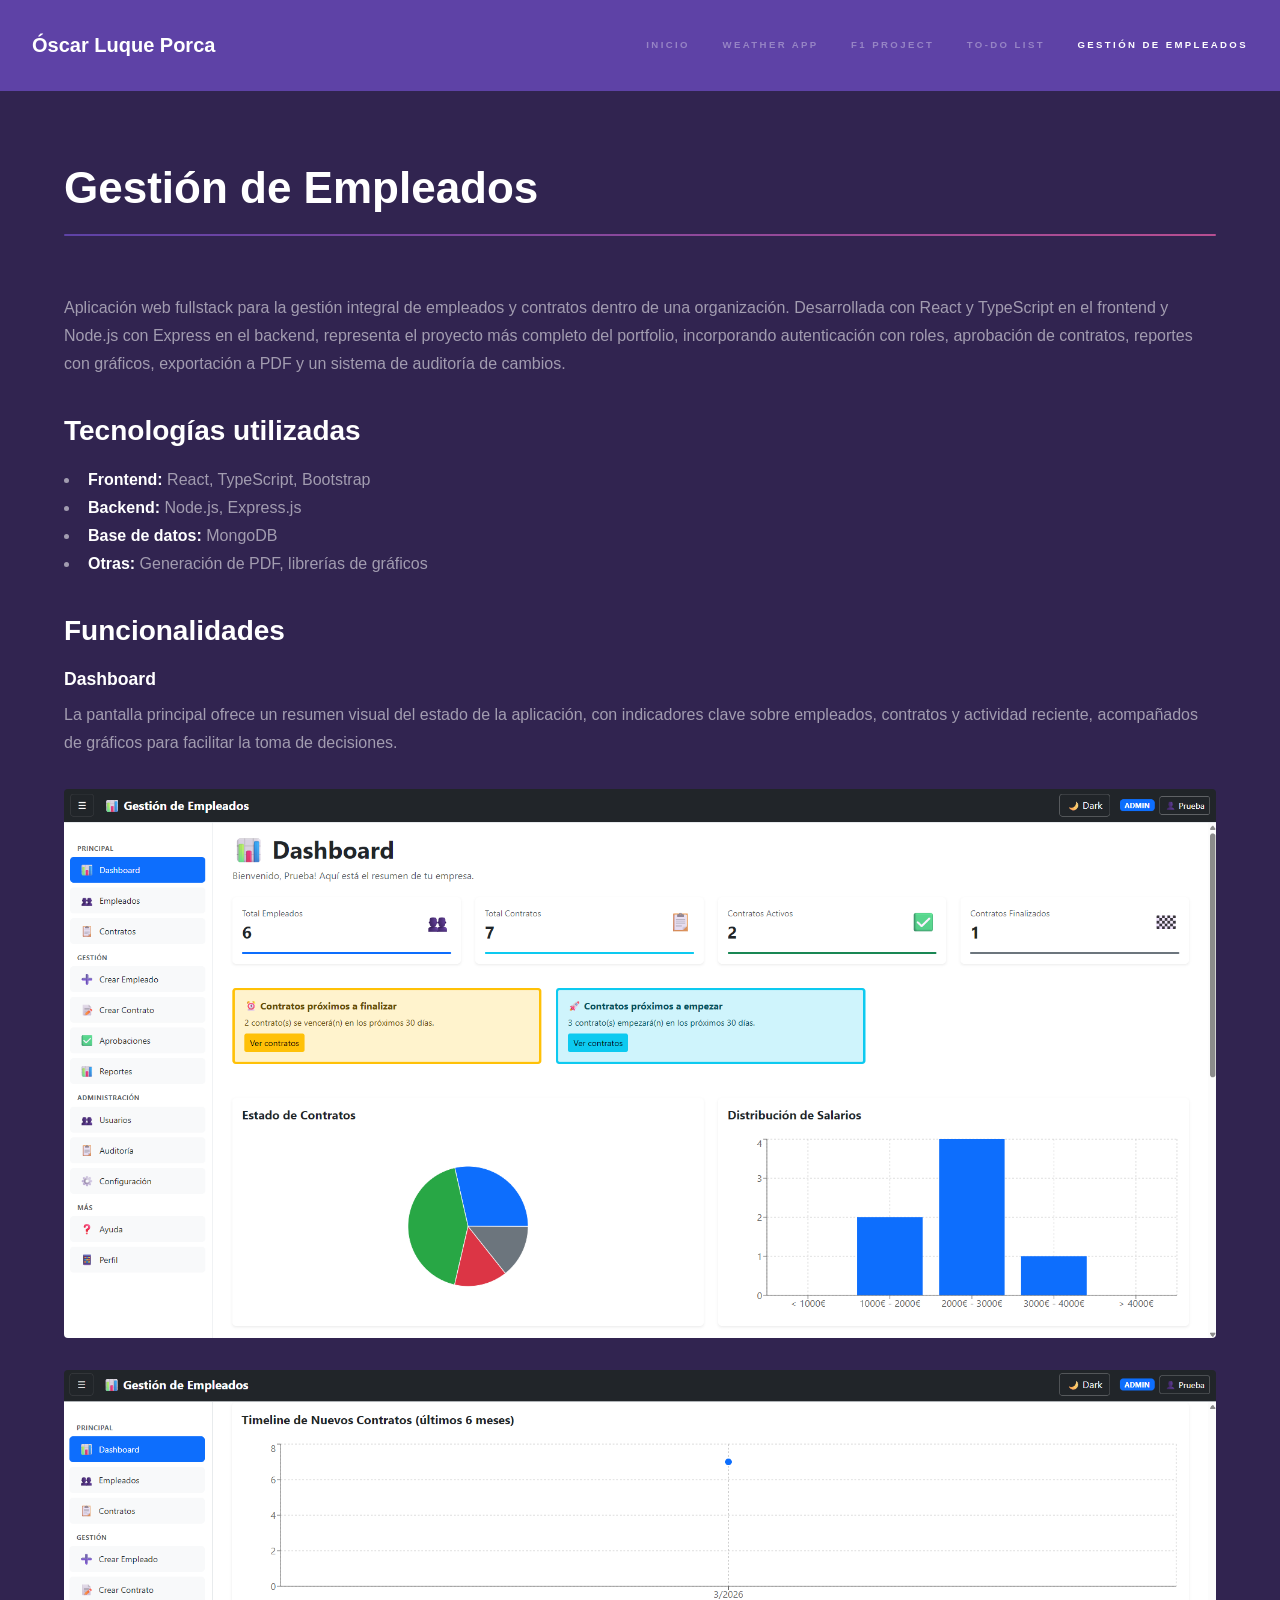
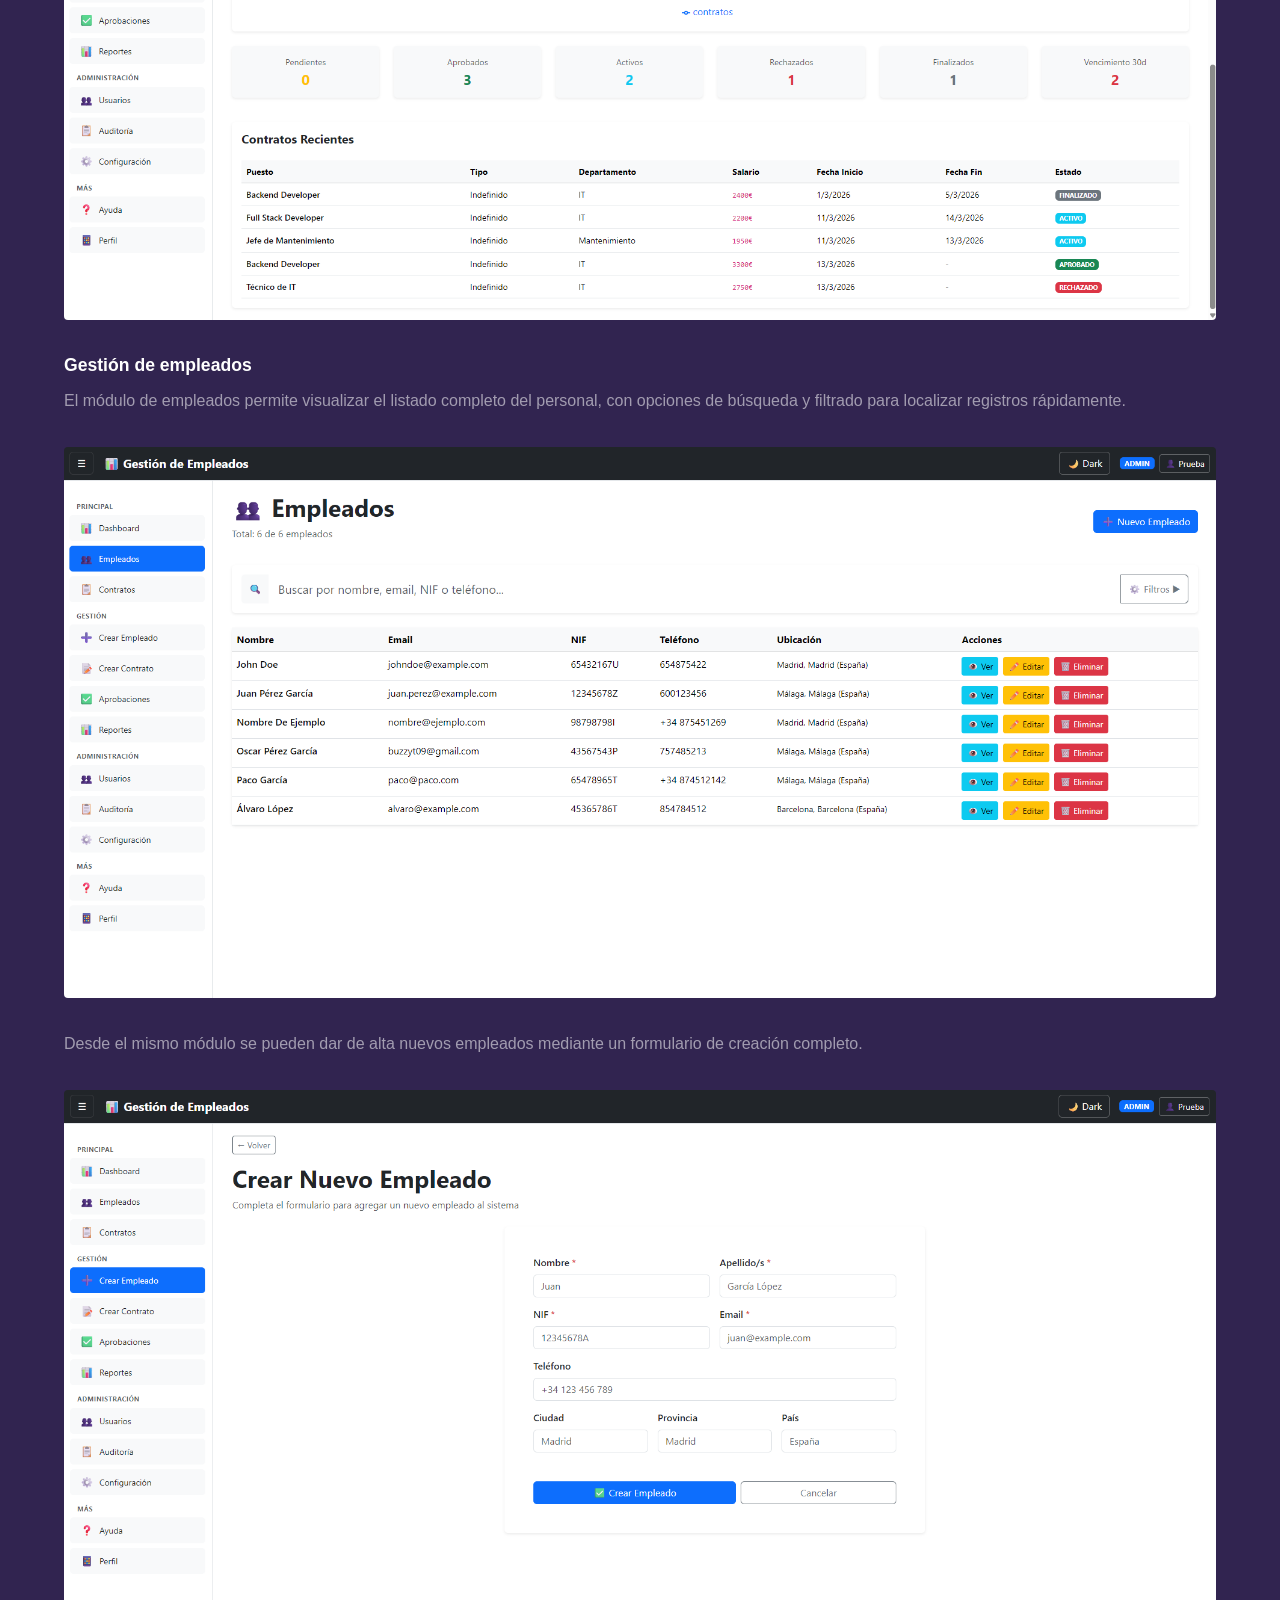
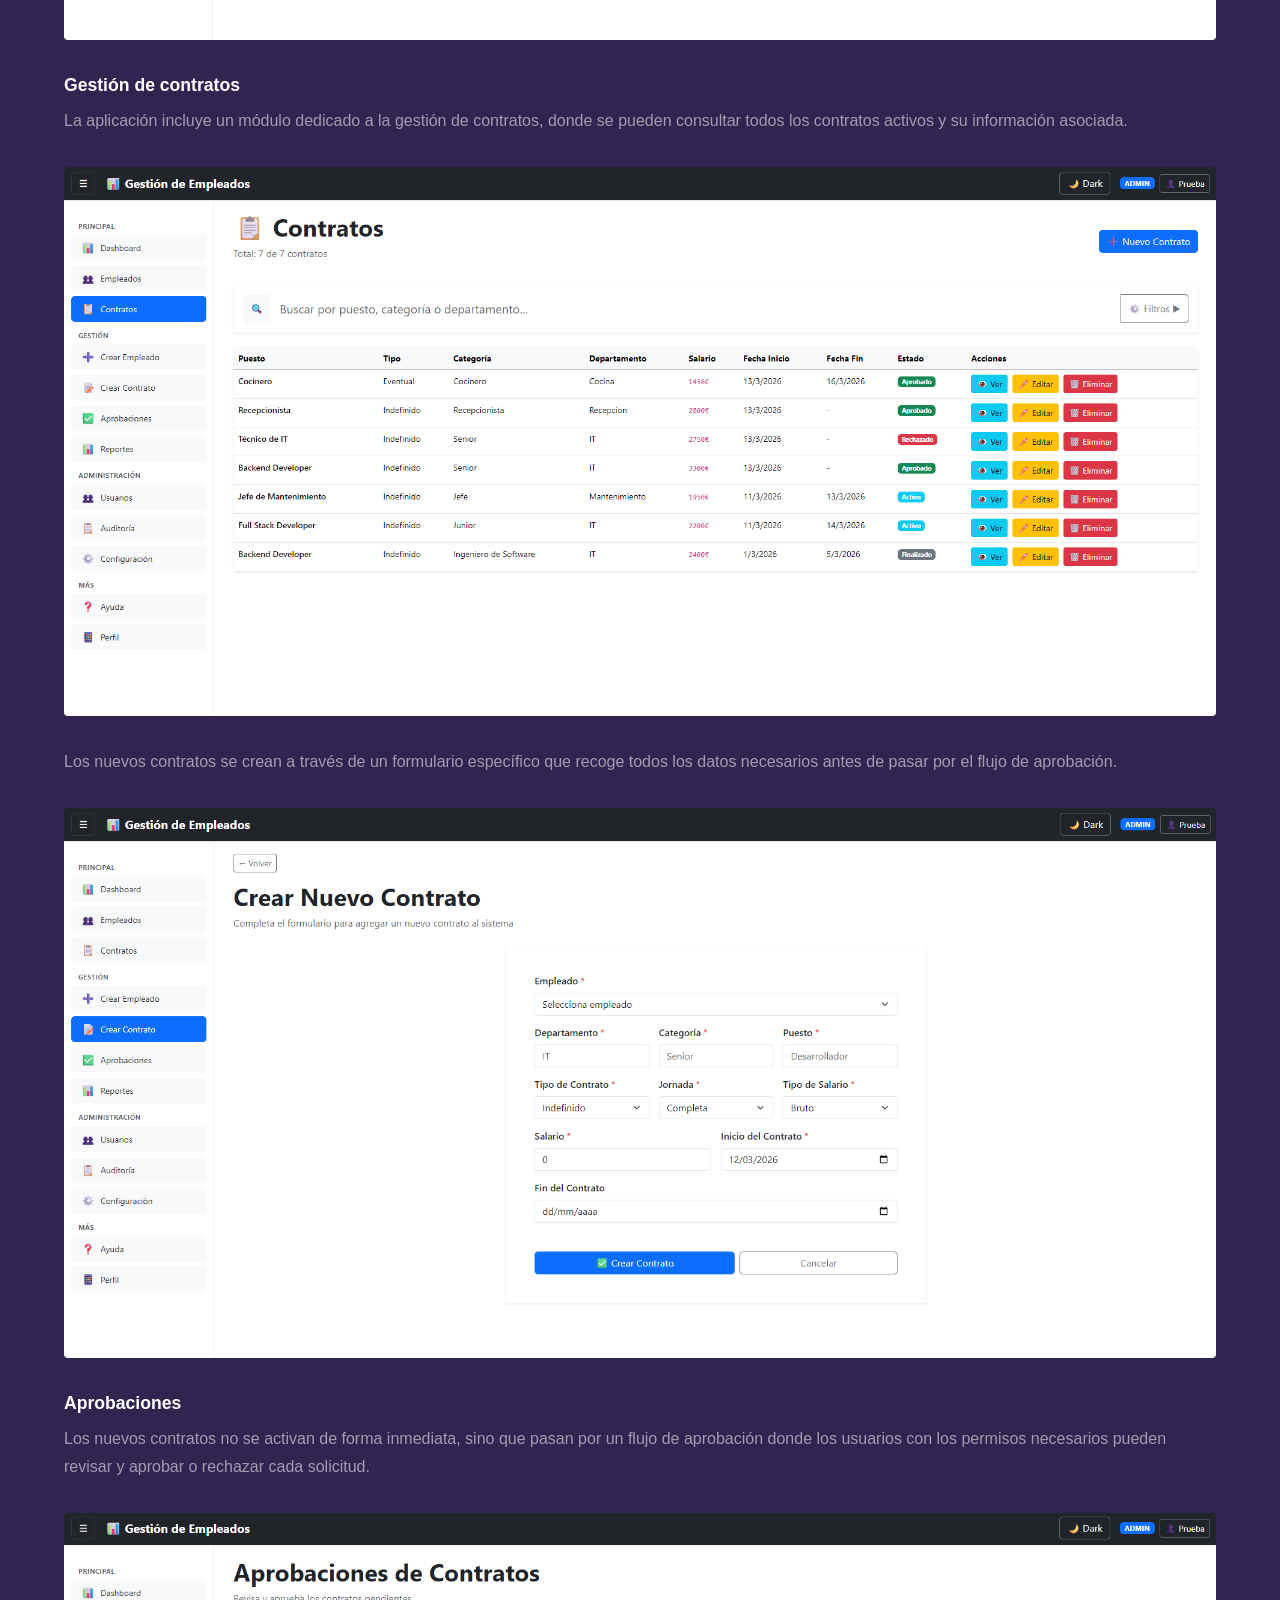
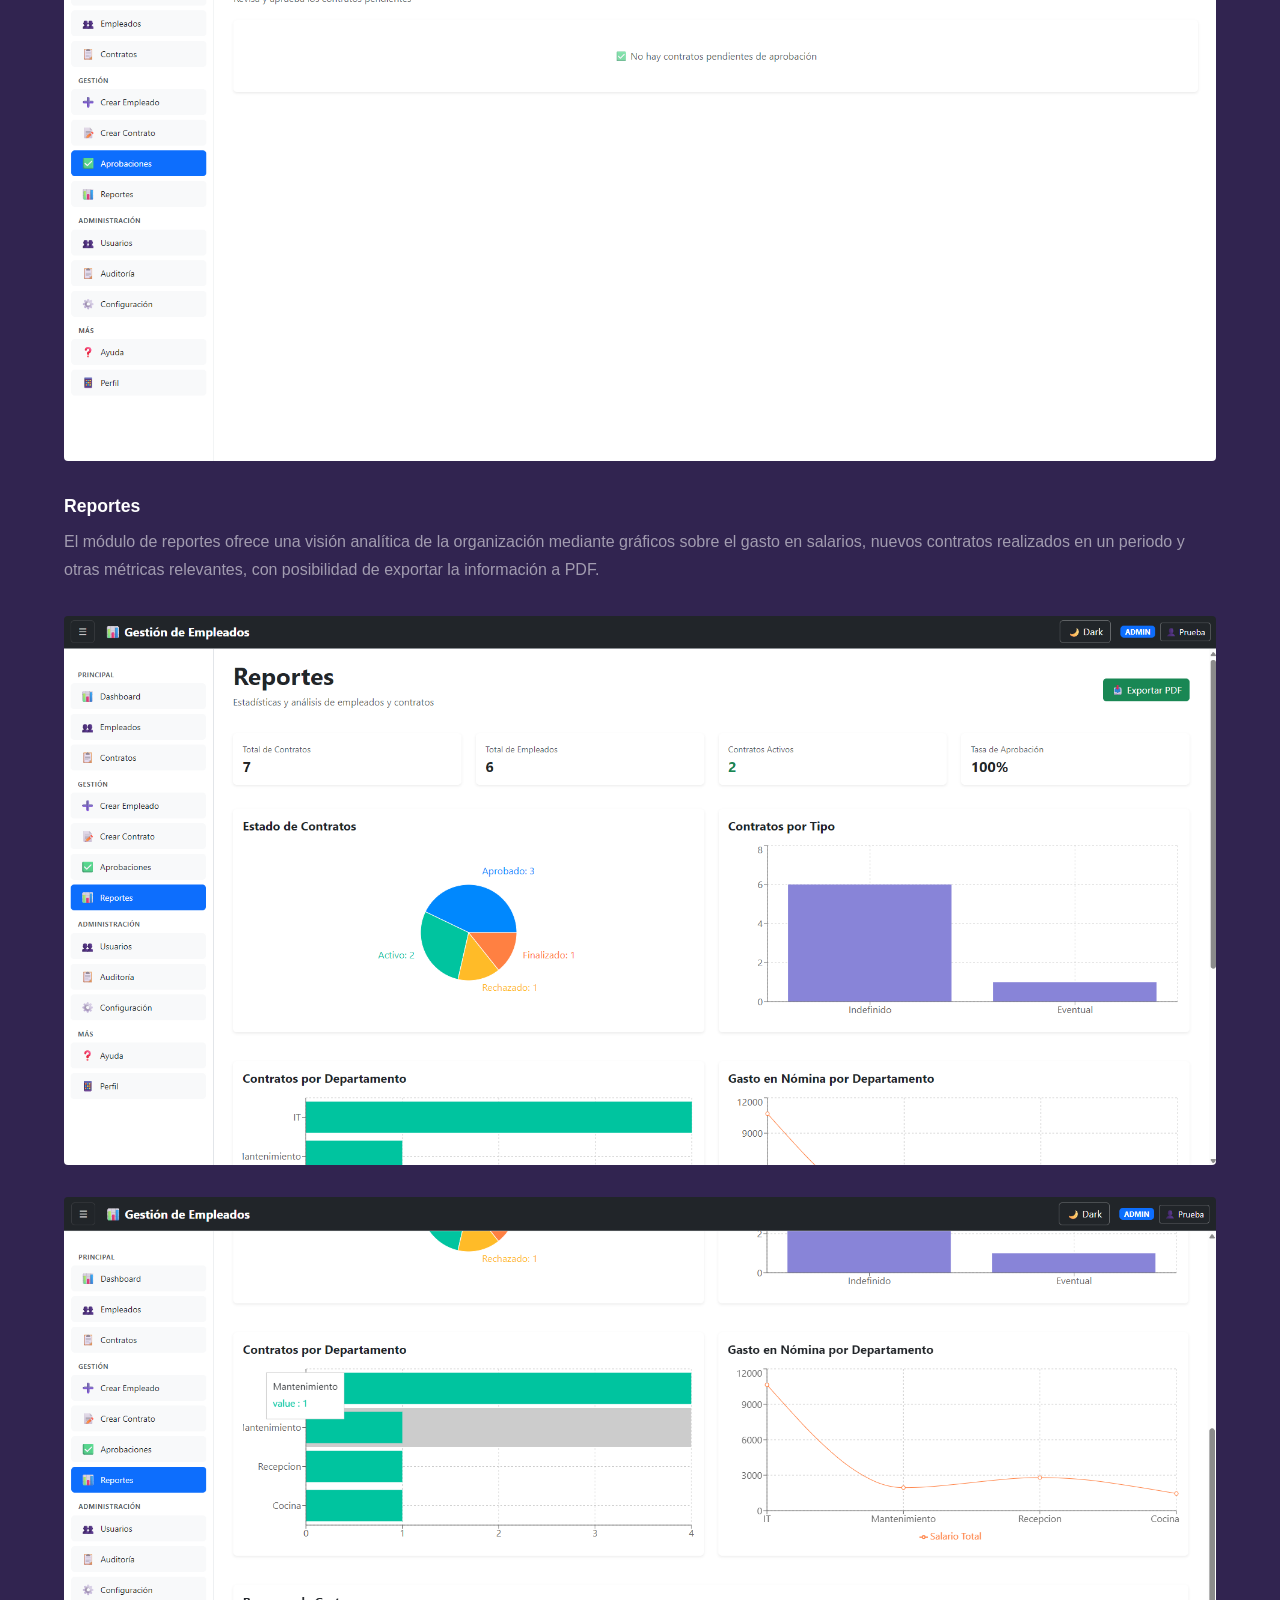
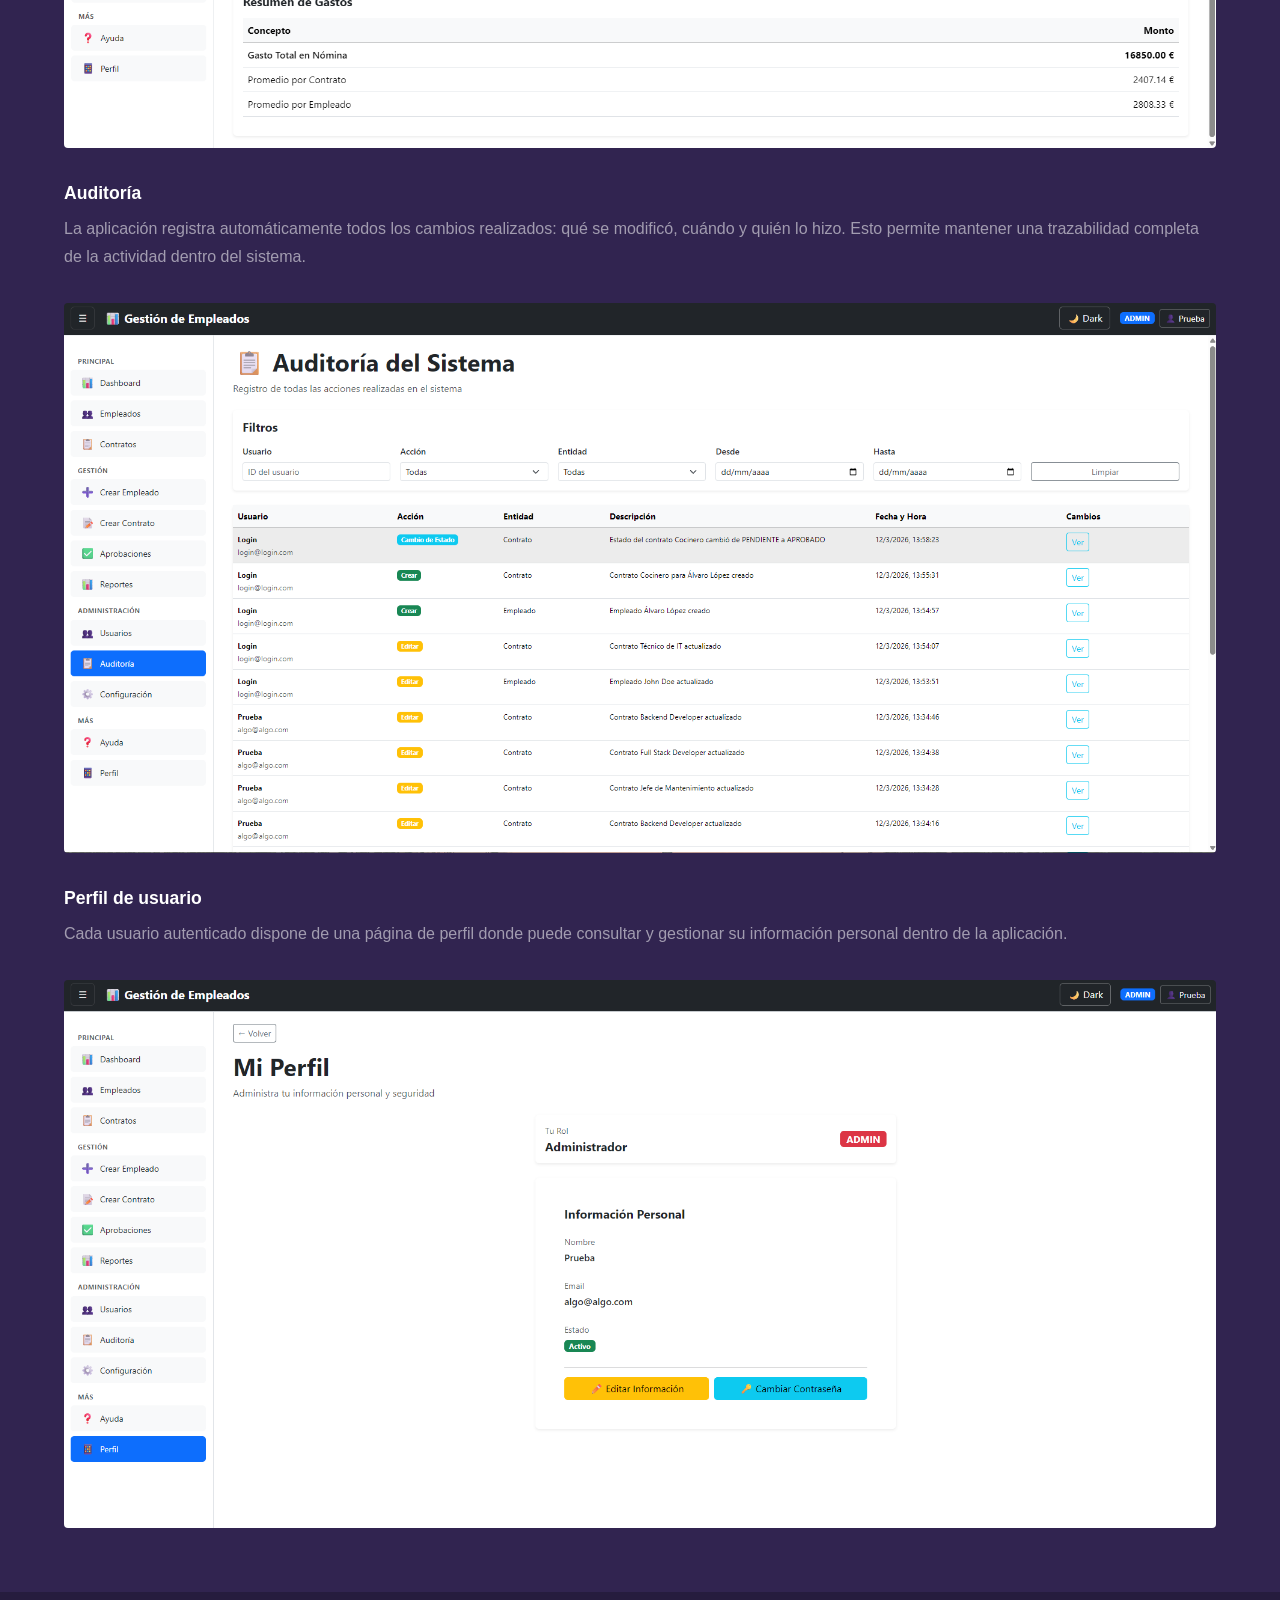
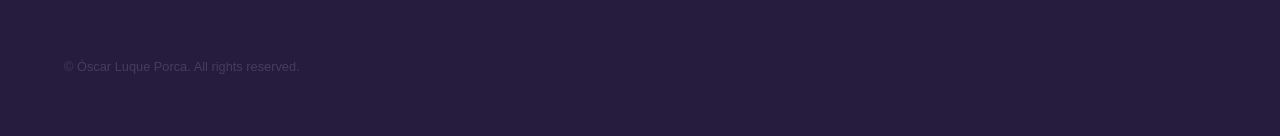
==== empleados.html @ c49c7248 "proyecto empleados añadido" ====
<!DOCTYPE HTML>
<html>
	<head>
		<title>Gestión de Empleados – Óscar Luque Porca</title>
		<meta charset="utf-8" />
		<meta name="viewport" content="width=device-width, initial-scale=1, user-scalable=no" />
		<meta name="description" content="Aplicación fullstack de gestión de empleados con React, TypeScript, Node.js, Express y MongoDB." />
		<link rel="stylesheet" href="assets/css/main.css" />
		<noscript><link rel="stylesheet" href="assets/css/noscript.css" /></noscript>
	</head>
	<body class="is-preload">

		<!-- Header -->
		<header id="header">
			<a href="index.html" class="title">Óscar Luque Porca</a>
			<nav>
				<ul>
					<li><a href="index.html">Inicio</a></li>
					<li><a href="weather.html">Weather App</a></li>
					<li><a href="f1_project.html">F1 Project</a></li>
					<li><a href="to-do-list.html">TO-DO List</a></li>
					<li><a href="empleados.html" class="active">Gestión de Empleados</a></li>
				</ul>
			</nav>
		</header>

		<!-- Wrapper -->
		<div id="wrapper">

			<!-- Main -->
			<section id="main" class="wrapper">
				<div class="inner">
					<h1 class="major">Gestión de Empleados</h1>

					<p>
						Aplicación web fullstack para la gestión integral de empleados y contratos dentro
						de una organización. Desarrollada con React y TypeScript en el frontend y Node.js
						con Express en el backend, representa el proyecto más completo del portfolio, incorporando
						autenticación con roles, aprobación de contratos, reportes con gráficos, exportación
						a PDF y un sistema de auditoría de cambios.
					</p>

					<h2>Tecnologías utilizadas</h2>
					<ul>
						<li><strong>Frontend:</strong> React, TypeScript, Bootstrap</li>
						<li><strong>Backend:</strong> Node.js, Express.js</li>
						<li><strong>Base de datos:</strong> MongoDB</li>
						<li><strong>Otras:</strong> Generación de PDF, librerías de gráficos</li>
					</ul>

					<h2>Funcionalidades</h2>

					<h3>Dashboard</h3>
					<p>
						La pantalla principal ofrece un resumen visual del estado de la aplicación, con
						indicadores clave sobre empleados, contratos y actividad reciente, acompañados
						de gráficos para facilitar la toma de decisiones.
					</p>
					<span class="image fit"><img src="images/Dashboard_1.png" alt="Dashboard principal con resumen e indicadores" /></span>
					<span class="image fit"><img src="images/Dashboard_2.png" alt="Dashboard con gráficos de actividad" /></span>

					<h3>Gestión de empleados</h3>
					<p>
						El módulo de empleados permite visualizar el listado completo del personal,
						con opciones de búsqueda y filtrado para localizar registros rápidamente.
					</p>
					<span class="image fit"><img src="images/Empleados.png" alt="Listado de empleados" /></span>

					<p>
						Desde el mismo módulo se pueden dar de alta nuevos empleados mediante un
						formulario de creación completo.
					</p>
					<span class="image fit"><img src="images/Nuevo_Empleado.png" alt="Formulario de creación de empleado" /></span>

					<h3>Gestión de contratos</h3>
					<p>
						La aplicación incluye un módulo dedicado a la gestión de contratos, donde se
						pueden consultar todos los contratos activos y su información asociada.
					</p>
					<span class="image fit"><img src="images/Contratos.png" alt="Listado de contratos" /></span>

					<p>
						Los nuevos contratos se crean a través de un formulario específico que recoge
						todos los datos necesarios antes de pasar por el flujo de aprobación.
					</p>
					<span class="image fit"><img src="images/Nuevo_Contrato.png" alt="Formulario de creación de contrato" /></span>

					<h3>Aprobaciones</h3>
					<p>
						Los nuevos contratos no se activan de forma inmediata, sino que pasan por un
						flujo de aprobación donde los usuarios con los permisos necesarios pueden
						revisar y aprobar o rechazar cada solicitud.
					</p>
					<span class="image fit"><img src="images/Aprobaciones.png" alt="Pantalla de aprobación de contratos" /></span>

					<h3>Reportes</h3>
					<p>
						El módulo de reportes ofrece una visión analítica de la organización mediante
						gráficos sobre el gasto en salarios, nuevos contratos realizados en un periodo
						y otras métricas relevantes, con posibilidad de exportar la información a PDF.
					</p>
					<span class="image fit"><img src="images/Reportes.png" alt="Reportes con gráficos de salarios y contratos" /></span>
					<span class="image fit"><img src="images/Reportes_2.png" alt="Reportes con métricas adicionales" /></span>

					<h3>Auditoría</h3>
					<p>
						La aplicación registra automáticamente todos los cambios realizados: qué se
						modificó, cuándo y quién lo hizo. Esto permite mantener una trazabilidad
						completa de la actividad dentro del sistema.
					</p>
					<span class="image fit"><img src="images/Auditoria.png" alt="Registro de auditoría de cambios" /></span>

					<h3>Perfil de usuario</h3>
					<p>
						Cada usuario autenticado dispone de una página de perfil donde puede consultar
						y gestionar su información personal dentro de la aplicación.
					</p>
					<span class="image fit"><img src="images/Perfil.png" alt="Página de perfil del usuario" /></span>

				</div>
			</section>

		</div>

		<!-- Footer -->
		<footer id="footer" class="wrapper alt">
			<div class="inner">
				<ul class="menu">
					<li>&copy; Óscar Luque Porca. All rights reserved.</li>
				</ul>
			</div>
		</footer>

		<!-- Scripts -->
		<script src="assets/js/jquery.min.js"></script>
		<script src="assets/js/jquery.scrollex.min.js"></script>
		<script src="assets/js/jquery.scrolly.min.js"></script>
		<script src="assets/js/browser.min.js"></script>
		<script src="assets/js/breakpoints.min.js"></script>
		<script src="assets/js/util.js"></script>
		<script src="assets/js/main.js"></script>

	</body>
</html>
---- assets/css/main.css ----
@import url(fontawesome-all.min.css);

/*
	Hyperspace by HTML5 UP
	html5up.net | @ajlkn
	Free for personal and commercial use under the CCA 3.0 license (html5up.net/license)
*/

html, body, div, span, applet, object,
iframe, h1, h2, h3, h4, h5, h6, p, blockquote,
pre, a, abbr, acronym, address, big, cite,
code, del, dfn, em, img, ins, kbd, q, s, samp,
small, strike, strong, sub, sup, tt, var, b,
u, i, center, dl, dt, dd, ol, ul, li, fieldset,
form, label, legend, table, caption, tbody,
tfoot, thead, tr, th, td, article, aside,
canvas, details, embed, figure, figcaption,
footer, header, hgroup, menu, nav, output, ruby,
section, summary, time, mark, audio, video {
	margin: 0;
	padding: 0;
	border: 0;
	font-size: 100%;
	font: inherit;
	vertical-align: baseline;}

article, aside, details, figcaption, figure,
footer, header, hgroup, menu, nav, section {
	display: block;}

body {
	line-height: 1;
}

ol, ul {
	list-style: none;
}

blockquote, q {
	quotes: none;
}

	blockquote:before, blockquote:after, q:before, q:after {
		content: '';
		content: none;
	}

table {
	border-collapse: collapse;
	border-spacing: 0;
}

body {
	-webkit-text-size-adjust: none;
}

mark {
	background-color: transparent;
	color: inherit;
}

input::-moz-focus-inner {
	border: 0;
	padding: 0;
}

input, select, textarea {
	-moz-appearance: none;
	-webkit-appearance: none;
	-ms-appearance: none;
	appearance: none;
}

/* Basic */

	@-ms-viewport {
		width: device-width;
	}

	body {
		-ms-overflow-style: scrollbar;
	}

	@media screen and (max-width: 480px) {

		html, body {
			min-width: 320px;
		}

	}

	html {
		box-sizing: border-box;
	}

	*, *:before, *:after {
		box-sizing: inherit;
	}

	body {
		background: #312450;
	}

		body.is-preload *, body.is-preload *:before, body.is-preload *:after {
			-moz-animation: none !important;
			-webkit-animation: none !important;
			-ms-animation: none !important;
			animation: none !important;
			-moz-transition: none !important;
			-webkit-transition: none !important;
			-ms-transition: none !important;
			transition: none !important;
		}

/* Type */

	body, input, select, textarea {
		color: rgba(255, 255, 255, 0.55);
		font-family: Arial, Helvetica, sans-serif;
		font-size: 16.5pt;
		font-weight: normal;
		line-height: 1.75;
	}

		@media screen and (max-width: 1680px) {

			body, input, select, textarea {
				font-size: 13pt;
			}

		}

		@media screen and (max-width: 1280px) {

			body, input, select, textarea {
				font-size: 12pt;
			}

		}

		@media screen and (max-width: 360px) {

			body, input, select, textarea {
				font-size: 11pt;
			}

		}

	a {
		-moz-transition: color 0.2s ease, border-bottom-color 0.2s ease;
		-webkit-transition: color 0.2s ease, border-bottom-color 0.2s ease;
		-ms-transition: color 0.2s ease, border-bottom-color 0.2s ease;
		transition: color 0.2s ease, border-bottom-color 0.2s ease;
		border-bottom: dotted 1px rgba(255, 255, 255, 0.35);
		color: inherit;
		text-decoration: none;
	}

		a:hover {
			border-bottom-color: transparent;
			color: #ffffff;
		}

	strong, b {
		color: #ffffff;
		font-weight: bold;
	}

	em, i {
		font-style: italic;
	}

	p {
		margin: 0 0 2em 0;
	}

	h1, h2, h3, h4, h5, h6 {
		color: #ffffff;
		font-weight: bold;
		line-height: 1.5;
		margin: 0 0 0.5em 0;
	}

		h1 a, h2 a, h3 a, h4 a, h5 a, h6 a {
			color: inherit;
			text-decoration: none;
		}

	h1 {
		font-size: 2.75em;
	}

		h1.major {
			margin: 0 0 1.3em 0;
			position: relative;
			padding-bottom: 0.35em;
		}

			h1.major:after {
				background-image: -moz-linear-gradient(to right, #5e42a6, #b74e91);
				background-image: -webkit-linear-gradient(to right, #5e42a6, #b74e91);
				background-image: -ms-linear-gradient(to right, #5e42a6, #b74e91);
				background-image: linear-gradient(to right, #5e42a6, #b74e91);
				-moz-transition: max-width 0.2s ease;
				-webkit-transition: max-width 0.2s ease;
				-ms-transition: max-width 0.2s ease;
				transition: max-width 0.2s ease;
				border-radius: 0.2em;
				bottom: 0;
				content: '';
				height: 0.05em;
				position: absolute;
				right: 0;
				width: 100%;
			}

	h2 {
		font-size: 1.75em;
	}

	h3 {
		font-size: 1.1em;
	}

	h4 {
		font-size: 1em;
	}

	h5 {
		font-size: 0.8em;
	}

	h6 {
		font-size: 0.6em;
	}

	@media screen and (max-width: 736px) {

		h1 {
			font-size: 2em;
		}

		h2 {
			font-size: 1.25em;
		}

		h3 {
			font-size: 1em;
		}

		h4 {
			font-size: 0.8em;
		}

		h5 {
			font-size: 0.6em;
		}

		h6 {
			font-size: 0.6em;
		}

	}

	sub {
		font-size: 0.8em;
		position: relative;
		top: 0.5em;
	}

	sup {
		font-size: 0.8em;
		position: relative;
		top: -0.5em;
	}

	blockquote {
		border-left: solid 4px rgba(255, 255, 255, 0.15);
		font-style: italic;
		margin: 0 0 2em 0;
		padding: 0.5em 0 0.5em 2em;
	}

	code {
		background: rgba(255, 255, 255, 0.05);
		border-radius: 0.25em;
		border: solid 1px rgba(255, 255, 255, 0.15);
		font-family: "Courier New", monospace;
		font-size: 0.9em;
		margin: 0 0.25em;
		padding: 0.25em 0.65em;
	}

	pre {
		-webkit-overflow-scrolling: touch;
		font-family: "Courier New", monospace;
		font-size: 0.9em;
		margin: 0 0 2em 0;
	}

		pre code {
			display: block;
			line-height: 1.75em;
			padding: 1em 1.5em;
			overflow-x: auto;
		}

	hr {
		border: 0;
		border-bottom: solid 1px rgba(255, 255, 255, 0.15);
		margin: 2em 0;
	}

		hr.major {
			margin: 3em 0;
		}

	.align-left {
		text-align: left;
	}

	.align-center {
		text-align: center;
	}

	.align-right {
		text-align: right;
	}

/* Row */

	.row {
		display: flex;
		flex-wrap: wrap;
		box-sizing: border-box;
		align-items: stretch;
	}

		.row > * {
			box-sizing: border-box;
		}

		.row.gtr-uniform > * > :last-child {
			margin-bottom: 0;
		}

		.row.aln-left {
			justify-content: flex-start;
		}

		.row.aln-center {
			justify-content: center;
		}

		.row.aln-right {
			justify-content: flex-end;
		}

		.row.aln-top {
			align-items: flex-start;
		}

		.row.aln-middle {
			align-items: center;
		}

		.row.aln-bottom {
			align-items: flex-end;
		}

		.row > .imp {
			order: -1;
		}

		.row > .col-1 {
			width: 8.33333%;
		}

		.row > .off-1 {
			margin-left: 8.33333%;
		}

		.row > .col-2 {
			width: 16.66667%;
		}

		.row > .off-2 {
			margin-left: 16.66667%;
		}

		.row > .col-3 {
			width: 25%;
		}

		.row > .off-3 {
			margin-left: 25%;
		}

		.row > .col-4 {
			width: 33.33333%;
		}

		.row > .off-4 {
			margin-left: 33.33333%;
		}

		.row > .col-5 {
			width: 41.66667%;
		}

		.row > .off-5 {
			margin-left: 41.66667%;
		}

		.row > .col-6 {
			width: 50%;
		}

		.row > .off-6 {
			margin-left: 50%;
		}

		.row > .col-7 {
			width: 58.33333%;
		}

		.row > .off-7 {
			margin-left: 58.33333%;
		}

		.row > .col-8 {
			width: 66.66667%;
		}

		.row > .off-8 {
			margin-left: 66.66667%;
		}

		.row > .col-9 {
			width: 75%;
		}

		.row > .off-9 {
			margin-left: 75%;
		}

		.row > .col-10 {
			width: 83.33333%;
		}

		.row > .off-10 {
			margin-left: 83.33333%;
		}

		.row > .col-11 {
			width: 91.66667%;
		}

		.row > .off-11 {
			margin-left: 91.66667%;
		}

		.row > .col-12 {
			width: 100%;
		}

		.row > .off-12 {
			margin-left: 100%;
		}

		.row.gtr-0 {
			margin-top: 0;
			margin-left: 0em;
		}

			.row.gtr-0 > * {
				padding: 0 0 0 0em;
			}

			.row.gtr-0.gtr-uniform {
				margin-top: 0em;
			}

				.row.gtr-0.gtr-uniform > * {
					padding-top: 0em;
				}

		.row.gtr-25 {
			margin-top: 0;
			margin-left: -0.375em;
		}

			.row.gtr-25 > * {
				padding: 0 0 0 0.375em;
			}

			.row.gtr-25.gtr-uniform {
				margin-top: -0.375em;
			}

				.row.gtr-25.gtr-uniform > * {
					padding-top: 0.375em;
				}

		.row.gtr-50 {
			margin-top: 0;
			margin-left: -0.75em;
		}

			.row.gtr-50 > * {
				padding: 0 0 0 0.75em;
			}

			.row.gtr-50.gtr-uniform {
				margin-top: -0.75em;
			}

				.row.gtr-50.gtr-uniform > * {
					padding-top: 0.75em;
				}

		.row {
			margin-top: 0;
			margin-left: -1.5em;
		}

			.row > * {
				padding: 0 0 0 1.5em;
			}

			.row.gtr-uniform {
				margin-top: -1.5em;
			}

				.row.gtr-uniform > * {
					padding-top: 1.5em;
				}

		.row.gtr-150 {
			margin-top: 0;
			margin-left: -2.25em;
		}

			.row.gtr-150 > * {
				padding: 0 0 0 2.25em;
			}

			.row.gtr-150.gtr-uniform {
				margin-top: -2.25em;
			}

				.row.gtr-150.gtr-uniform > * {
					padding-top: 2.25em;
				}

		.row.gtr-200 {
			margin-top: 0;
			margin-left: -3em;
		}

			.row.gtr-200 > * {
				padding: 0 0 0 3em;
			}

			.row.gtr-200.gtr-uniform {
				margin-top: -3em;
			}

				.row.gtr-200.gtr-uniform > * {
					padding-top: 3em;
				}

		@media screen and (max-width: 1680px) {

			.row {
				display: flex;
				flex-wrap: wrap;
				box-sizing: border-box;
				align-items: stretch;
			}

				.row > * {
					box-sizing: border-box;
				}

				.row.gtr-uniform > * > :last-child {
					margin-bottom: 0;
				}

				.row.aln-left {
					justify-content: flex-start;
				}

				.row.aln-center {
					justify-content: center;
				}

				.row.aln-right {
					justify-content: flex-end;
				}

				.row.aln-top {
					align-items: flex-start;
				}

				.row.aln-middle {
					align-items: center;
				}

				.row.aln-bottom {
					align-items: flex-end;
				}

				.row > .imp-xlarge {
					order: -1;
				}

				.row > .col-1-xlarge {
					width: 8.33333%;
				}

				.row > .off-1-xlarge {
					margin-left: 8.33333%;
				}

				.row > .col-2-xlarge {
					width: 16.66667%;
				}

				.row > .off-2-xlarge {
					margin-left: 16.66667%;
				}

				.row > .col-3-xlarge {
					width: 25%;
				}

				.row > .off-3-xlarge {
					margin-left: 25%;
				}

				.row > .col-4-xlarge {
					width: 33.33333%;
				}

				.row > .off-4-xlarge {
					margin-left: 33.33333%;
				}

				.row > .col-5-xlarge {
					width: 41.66667%;
				}

				.row > .off-5-xlarge {
					margin-left: 41.66667%;
				}

				.row > .col-6-xlarge {
					width: 50%;
				}

				.row > .off-6-xlarge {
					margin-left: 50%;
				}

				.row > .col-7-xlarge {
					width: 58.33333%;
				}

				.row > .off-7-xlarge {
					margin-left: 58.33333%;
				}

				.row > .col-8-xlarge {
					width: 66.66667%;
				}

				.row > .off-8-xlarge {
					margin-left: 66.66667%;
				}

				.row > .col-9-xlarge {
					width: 75%;
				}

				.row > .off-9-xlarge {
					margin-left: 75%;
				}

				.row > .col-10-xlarge {
					width: 83.33333%;
				}

				.row > .off-10-xlarge {
					margin-left: 83.33333%;
				}

				.row > .col-11-xlarge {
					width: 91.66667%;
				}

				.row > .off-11-xlarge {
					margin-left: 91.66667%;
				}

				.row > .col-12-xlarge {
					width: 100%;
				}

				.row > .off-12-xlarge {
					margin-left: 100%;
				}

				.row.gtr-0 {
					margin-top: 0;
					margin-left: 0em;
				}

					.row.gtr-0 > * {
						padding: 0 0 0 0em;
					}

					.row.gtr-0.gtr-uniform {
						margin-top: 0em;
					}

						.row.gtr-0.gtr-uniform > * {
							padding-top: 0em;
						}

				.row.gtr-25 {
					margin-top: 0;
					margin-left: -0.375em;
				}

					.row.gtr-25 > * {
						padding: 0 0 0 0.375em;
					}

					.row.gtr-25.gtr-uniform {
						margin-top: -0.375em;
					}

						.row.gtr-25.gtr-uniform > * {
							padding-top: 0.375em;
						}

				.row.gtr-50 {
					margin-top: 0;
					margin-left: -0.75em;
				}

					.row.gtr-50 > * {
						padding: 0 0 0 0.75em;
					}

					.row.gtr-50.gtr-uniform {
						margin-top: -0.75em;
					}

						.row.gtr-50.gtr-uniform > * {
							padding-top: 0.75em;
						}

				.row {
					margin-top: 0;
					margin-left: -1.5em;
				}

					.row > * {
						padding: 0 0 0 1.5em;
					}

					.row.gtr-uniform {
						margin-top: -1.5em;
					}

						.row.gtr-uniform > * {
							padding-top: 1.5em;
						}

				.row.gtr-150 {
					margin-top: 0;
					margin-left: -2.25em;
				}

					.row.gtr-150 > * {
						padding: 0 0 0 2.25em;
					}

					.row.gtr-150.gtr-uniform {
						margin-top: -2.25em;
					}

						.row.gtr-150.gtr-uniform > * {
							padding-top: 2.25em;
						}

				.row.gtr-200 {
					margin-top: 0;
					margin-left: -3em;
				}

					.row.gtr-200 > * {
						padding: 0 0 0 3em;
					}

					.row.gtr-200.gtr-uniform {
						margin-top: -3em;
					}

						.row.gtr-200.gtr-uniform > * {
							padding-top: 3em;
						}

		}

		@media screen and (max-width: 1280px) {

			.row {
				display: flex;
				flex-wrap: wrap;
				box-sizing: border-box;
				align-items: stretch;
			}

				.row > * {
					box-sizing: border-box;
				}

				.row.gtr-uniform > * > :last-child {
					margin-bottom: 0;
				}

				.row.aln-left {
					justify-content: flex-start;
				}

				.row.aln-center {
					justify-content: center;
				}

				.row.aln-right {
					justify-content: flex-end;
				}

				.row.aln-top {
					align-items: flex-start;
				}

				.row.aln-middle {
					align-items: center;
				}

				.row.aln-bottom {
					align-items: flex-end;
				}

				.row > .imp-large {
					order: -1;
				}

				.row > .col-1-large {
					width: 8.33333%;
				}

				.row > .off-1-large {
					margin-left: 8.33333%;
				}

				.row > .col-2-large {
					width: 16.66667%;
				}

				.row > .off-2-large {
					margin-left: 16.66667%;
				}

				.row > .col-3-large {
					width: 25%;
				}

				.row > .off-3-large {
					margin-left: 25%;
				}

				.row > .col-4-large {
					width: 33.33333%;
				}

				.row > .off-4-large {
					margin-left: 33.33333%;
				}

				.row > .col-5-large {
					width: 41.66667%;
				}

				.row > .off-5-large {
					margin-left: 41.66667%;
				}

				.row > .col-6-large {
					width: 50%;
				}

				.row > .off-6-large {
					margin-left: 50%;
				}

				.row > .col-7-large {
					width: 58.33333%;
				}

				.row > .off-7-large {
					margin-left: 58.33333%;
				}

				.row > .col-8-large {
					width: 66.66667%;
				}

				.row > .off-8-large {
					margin-left: 66.66667%;
				}

				.row > .col-9-large {
					width: 75%;
				}

				.row > .off-9-large {
					margin-left: 75%;
				}

				.row > .col-10-large {
					width: 83.33333%;
				}

				.row > .off-10-large {
					margin-left: 83.33333%;
				}

				.row > .col-11-large {
					width: 91.66667%;
				}

				.row > .off-11-large {
					margin-left: 91.66667%;
				}

				.row > .col-12-large {
					width: 100%;
				}

				.row > .off-12-large {
					margin-left: 100%;
				}

				.row.gtr-0 {
					margin-top: 0;
					margin-left: 0em;
				}

					.row.gtr-0 > * {
						padding: 0 0 0 0em;
					}

					.row.gtr-0.gtr-uniform {
						margin-top: 0em;
					}

						.row.gtr-0.gtr-uniform > * {
							padding-top: 0em;
						}

				.row.gtr-25 {
					margin-top: 0;
					margin-left: -0.375em;
				}

					.row.gtr-25 > * {
						padding: 0 0 0 0.375em;
					}

					.row.gtr-25.gtr-uniform {
						margin-top: -0.375em;
					}

						.row.gtr-25.gtr-uniform > * {
							padding-top: 0.375em;
						}

				.row.gtr-50 {
					margin-top: 0;
					margin-left: -0.75em;
				}

					.row.gtr-50 > * {
						padding: 0 0 0 0.75em;
					}

					.row.gtr-50.gtr-uniform {
						margin-top: -0.75em;
					}

						.row.gtr-50.gtr-uniform > * {
							padding-top: 0.75em;
						}

				.row {
					margin-top: 0;
					margin-left: -1.5em;
				}

					.row > * {
						padding: 0 0 0 1.5em;
					}

					.row.gtr-uniform {
						margin-top: -1.5em;
					}

						.row.gtr-uniform > * {
							padding-top: 1.5em;
						}

				.row.gtr-150 {
					margin-top: 0;
					margin-left: -2.25em;
				}

					.row.gtr-150 > * {
						padding: 0 0 0 2.25em;
					}

					.row.gtr-150.gtr-uniform {
						margin-top: -2.25em;
					}

						.row.gtr-150.gtr-uniform > * {
							padding-top: 2.25em;
						}

				.row.gtr-200 {
					margin-top: 0;
					margin-left: -3em;
				}

					.row.gtr-200 > * {
						padding: 0 0 0 3em;
					}

					.row.gtr-200.gtr-uniform {
						margin-top: -3em;
					}

						.row.gtr-200.gtr-uniform > * {
							padding-top: 3em;
						}

		}

		@media screen and (max-width: 980px) {

			.row {
				display: flex;
				flex-wrap: wrap;
				box-sizing: border-box;
				align-items: stretch;
			}

				.row > * {
					box-sizing: border-box;
				}

				.row.gtr-uniform > * > :last-child {
					margin-bottom: 0;
				}

				.row.aln-left {
					justify-content: flex-start;
				}

				.row.aln-center {
					justify-content: center;
				}

				.row.aln-right {
					justify-content: flex-end;
				}

				.row.aln-top {
					align-items: flex-start;
				}

				.row.aln-middle {
					align-items: center;
				}

				.row.aln-bottom {
					align-items: flex-end;
				}

				.row > .imp-medium {
					order: -1;
				}

				.row > .col-1-medium {
					width: 8.33333%;
				}

				.row > .off-1-medium {
					margin-left: 8.33333%;
				}

				.row > .col-2-medium {
					width: 16.66667%;
				}

				.row > .off-2-medium {
					margin-left: 16.66667%;
				}

				.row > .col-3-medium {
					width: 25%;
				}

				.row > .off-3-medium {
					margin-left: 25%;
				}

				.row > .col-4-medium {
					width: 33.33333%;
				}

				.row > .off-4-medium {
					margin-left: 33.33333%;
				}

				.row > .col-5-medium {
					width: 41.66667%;
				}

				.row > .off-5-medium {
					margin-left: 41.66667%;
				}

				.row > .col-6-medium {
					width: 50%;
				}

				.row > .off-6-medium {
					margin-left: 50%;
				}

				.row > .col-7-medium {
					width: 58.33333%;
				}

				.row > .off-7-medium {
					margin-left: 58.33333%;
				}

				.row > .col-8-medium {
					width: 66.66667%;
				}

				.row > .off-8-medium {
					margin-left: 66.66667%;
				}

				.row > .col-9-medium {
					width: 75%;
				}

				.row > .off-9-medium {
					margin-left: 75%;
				}

				.row > .col-10-medium {
					width: 83.33333%;
				}

				.row > .off-10-medium {
					margin-left: 83.33333%;
				}

				.row > .col-11-medium {
					width: 91.66667%;
				}

				.row > .off-11-medium {
					margin-left: 91.66667%;
				}

				.row > .col-12-medium {
					width: 100%;
				}

				.row > .off-12-medium {
					margin-left: 100%;
				}

				.row.gtr-0 {
					margin-top: 0;
					margin-left: 0em;
				}

					.row.gtr-0 > * {
						padding: 0 0 0 0em;
					}

					.row.gtr-0.gtr-uniform {
						margin-top: 0em;
					}

						.row.gtr-0.gtr-uniform > * {
							padding-top: 0em;
						}

				.row.gtr-25 {
					margin-top: 0;
					margin-left: -0.375em;
				}

					.row.gtr-25 > * {
						padding: 0 0 0 0.375em;
					}

					.row.gtr-25.gtr-uniform {
						margin-top: -0.375em;
					}

						.row.gtr-25.gtr-uniform > * {
							padding-top: 0.375em;
						}

				.row.gtr-50 {
					margin-top: 0;
					margin-left: -0.75em;
				}

					.row.gtr-50 > * {
						padding: 0 0 0 0.75em;
					}

					.row.gtr-50.gtr-uniform {
						margin-top: -0.75em;
					}

						.row.gtr-50.gtr-uniform > * {
							padding-top: 0.75em;
						}

				.row {
					margin-top: 0;
					margin-left: -1.5em;
				}

					.row > * {
						padding: 0 0 0 1.5em;
					}

					.row.gtr-uniform {
						margin-top: -1.5em;
					}

						.row.gtr-uniform > * {
							padding-top: 1.5em;
						}

				.row.gtr-150 {
					margin-top: 0;
					margin-left: -2.25em;
				}

					.row.gtr-150 > * {
						padding: 0 0 0 2.25em;
					}

					.row.gtr-150.gtr-uniform {
						margin-top: -2.25em;
					}

						.row.gtr-150.gtr-uniform > * {
							padding-top: 2.25em;
						}

				.row.gtr-200 {
					margin-top: 0;
					margin-left: -3em;
				}

					.row.gtr-200 > * {
						padding: 0 0 0 3em;
					}

					.row.gtr-200.gtr-uniform {
						margin-top: -3em;
					}

						.row.gtr-200.gtr-uniform > * {
							padding-top: 3em;
						}

		}

		@media screen and (max-width: 736px) {

			.row {
				display: flex;
				flex-wrap: wrap;
				box-sizing: border-box;
				align-items: stretch;
			}

				.row > * {
					box-sizing: border-box;
				}

				.row.gtr-uniform > * > :last-child {
					margin-bottom: 0;
				}

				.row.aln-left {
					justify-content: flex-start;
				}

				.row.aln-center {
					justify-content: center;
				}

				.row.aln-right {
					justify-content: flex-end;
				}

				.row.aln-top {
					align-items: flex-start;
				}

				.row.aln-middle {
					align-items: center;
				}

				.row.aln-bottom {
					align-items: flex-end;
				}

				.row > .imp-small {
					order: -1;
				}

				.row > .col-1-small {
					width: 8.33333%;
				}

				.row > .off-1-small {
					margin-left: 8.33333%;
				}

				.row > .col-2-small {
					width: 16.66667%;
				}

				.row > .off-2-small {
					margin-left: 16.66667%;
				}

				.row > .col-3-small {
					width: 25%;
				}

				.row > .off-3-small {
					margin-left: 25%;
				}

				.row > .col-4-small {
					width: 33.33333%;
				}

				.row > .off-4-small {
					margin-left: 33.33333%;
				}

				.row > .col-5-small {
					width: 41.66667%;
				}

				.row > .off-5-small {
					margin-left: 41.66667%;
				}

				.row > .col-6-small {
					width: 50%;
				}

				.row > .off-6-small {
					margin-left: 50%;
				}

				.row > .col-7-small {
					width: 58.33333%;
				}

				.row > .off-7-small {
					margin-left: 58.33333%;
				}

				.row > .col-8-small {
					width: 66.66667%;
				}

				.row > .off-8-small {
					margin-left: 66.66667%;
				}

				.row > .col-9-small {
					width: 75%;
				}

				.row > .off-9-small {
					margin-left: 75%;
				}

				.row > .col-10-small {
					width: 83.33333%;
				}

				.row > .off-10-small {
					margin-left: 83.33333%;
				}

				.row > .col-11-small {
					width: 91.66667%;
				}

				.row > .off-11-small {
					margin-left: 91.66667%;
				}

				.row > .col-12-small {
					width: 100%;
				}

				.row > .off-12-small {
					margin-left: 100%;
				}

				.row.gtr-0 {
					margin-top: 0;
					margin-left: 0em;
				}

					.row.gtr-0 > * {
						padding: 0 0 0 0em;
					}

					.row.gtr-0.gtr-uniform {
						margin-top: 0em;
					}

						.row.gtr-0.gtr-uniform > * {
							padding-top: 0em;
						}

				.row.gtr-25 {
					margin-top: 0;
					margin-left: -0.375em;
				}

					.row.gtr-25 > * {
						padding: 0 0 0 0.375em;
					}

					.row.gtr-25.gtr-uniform {
						margin-top: -0.375em;
					}

						.row.gtr-25.gtr-uniform > * {
							padding-top: 0.375em;
						}

				.row.gtr-50 {
					margin-top: 0;
					margin-left: -0.75em;
				}

					.row.gtr-50 > * {
						padding: 0 0 0 0.75em;
					}

					.row.gtr-50.gtr-uniform {
						margin-top: -0.75em;
					}

						.row.gtr-50.gtr-uniform > * {
							padding-top: 0.75em;
						}

				.row {
					margin-top: 0;
					margin-left: -1.5em;
				}

					.row > * {
						padding: 0 0 0 1.5em;
					}

					.row.gtr-uniform {
						margin-top: -1.5em;
					}

						.row.gtr-uniform > * {
							padding-top: 1.5em;
						}

				.row.gtr-150 {
					margin-top: 0;
					margin-left: -2.25em;
				}

					.row.gtr-150 > * {
						padding: 0 0 0 2.25em;
					}

					.row.gtr-150.gtr-uniform {
						margin-top: -2.25em;
					}

						.row.gtr-150.gtr-uniform > * {
							padding-top: 2.25em;
						}

				.row.gtr-200 {
					margin-top: 0;
					margin-left: -3em;
				}

					.row.gtr-200 > * {
						padding: 0 0 0 3em;
					}

					.row.gtr-200.gtr-uniform {
						margin-top: -3em;
					}

						.row.gtr-200.gtr-uniform > * {
							padding-top: 3em;
						}

		}

		@media screen and (max-width: 480px) {

			.row {
				display: flex;
				flex-wrap: wrap;
				box-sizing: border-box;
				align-items: stretch;
			}

				.row > * {
					box-sizing: border-box;
				}

				.row.gtr-uniform > * > :last-child {
					margin-bottom: 0;
				}

				.row.aln-left {
					justify-content: flex-start;
				}

				.row.aln-center {
					justify-content: center;
				}

				.row.aln-right {
					justify-content: flex-end;
				}

				.row.aln-top {
					align-items: flex-start;
				}

				.row.aln-middle {
					align-items: center;
				}

				.row.aln-bottom {
					align-items: flex-end;
				}

				.row > .imp-xsmall {
					order: -1;
				}

				.row > .col-1-xsmall {
					width: 8.33333%;
				}

				.row > .off-1-xsmall {
					margin-left: 8.33333%;
				}

				.row > .col-2-xsmall {
					width: 16.66667%;
				}

				.row > .off-2-xsmall {
					margin-left: 16.66667%;
				}

				.row > .col-3-xsmall {
					width: 25%;
				}

				.row > .off-3-xsmall {
					margin-left: 25%;
				}

				.row > .col-4-xsmall {
					width: 33.33333%;
				}

				.row > .off-4-xsmall {
					margin-left: 33.33333%;
				}

				.row > .col-5-xsmall {
					width: 41.66667%;
				}

				.row > .off-5-xsmall {
					margin-left: 41.66667%;
				}

				.row > .col-6-xsmall {
					width: 50%;
				}

				.row > .off-6-xsmall {
					margin-left: 50%;
				}

				.row > .col-7-xsmall {
					width: 58.33333%;
				}

				.row > .off-7-xsmall {
					margin-left: 58.33333%;
				}

				.row > .col-8-xsmall {
					width: 66.66667%;
				}

				.row > .off-8-xsmall {
					margin-left: 66.66667%;
				}

				.row > .col-9-xsmall {
					width: 75%;
				}

				.row > .off-9-xsmall {
					margin-left: 75%;
				}

				.row > .col-10-xsmall {
					width: 83.33333%;
				}

				.row > .off-10-xsmall {
					margin-left: 83.33333%;
				}

				.row > .col-11-xsmall {
					width: 91.66667%;
				}

				.row > .off-11-xsmall {
					margin-left: 91.66667%;
				}

				.row > .col-12-xsmall {
					width: 100%;
				}

				.row > .off-12-xsmall {
					margin-left: 100%;
				}

				.row.gtr-0 {
					margin-top: 0;
					margin-left: 0em;
				}

					.row.gtr-0 > * {
						padding: 0 0 0 0em;
					}

					.row.gtr-0.gtr-uniform {
						margin-top: 0em;
					}

						.row.gtr-0.gtr-uniform > * {
							padding-top: 0em;
						}

				.row.gtr-25 {
					margin-top: 0;
					margin-left: -0.375em;
				}

					.row.gtr-25 > * {
						padding: 0 0 0 0.375em;
					}

					.row.gtr-25.gtr-uniform {
						margin-top: -0.375em;
					}

						.row.gtr-25.gtr-uniform > * {
							padding-top: 0.375em;
						}

				.row.gtr-50 {
					margin-top: 0;
					margin-left: -0.75em;
				}

					.row.gtr-50 > * {
						padding: 0 0 0 0.75em;
					}

					.row.gtr-50.gtr-uniform {
						margin-top: -0.75em;
					}

						.row.gtr-50.gtr-uniform > * {
							padding-top: 0.75em;
						}

				.row {
					margin-top: 0;
					margin-left: -1.5em;
				}

					.row > * {
						padding: 0 0 0 1.5em;
					}

					.row.gtr-uniform {
						margin-top: -1.5em;
					}

						.row.gtr-uniform > * {
							padding-top: 1.5em;
						}

				.row.gtr-150 {
					margin-top: 0;
					margin-left: -2.25em;
				}

					.row.gtr-150 > * {
						padding: 0 0 0 2.25em;
					}

					.row.gtr-150.gtr-uniform {
						margin-top: -2.25em;
					}

						.row.gtr-150.gtr-uniform > * {
							padding-top: 2.25em;
						}

				.row.gtr-200 {
					margin-top: 0;
					margin-left: -3em;
				}

					.row.gtr-200 > * {
						padding: 0 0 0 3em;
					}

					.row.gtr-200.gtr-uniform {
						margin-top: -3em;
					}

						.row.gtr-200.gtr-uniform > * {
							padding-top: 3em;
						}

		}

/* Box */

	.box {
		border-radius: 0.25em;
		border: solid 1px rgba(255, 255, 255, 0.15);
		margin-bottom: 2em;
		padding: 1.5em;
	}

		.box > :last-child,
		.box > :last-child > :last-child,
		.box > :last-child > :last-child > :last-child {
			margin-bottom: 0;
		}

		.box.alt {
			border: 0;
			border-radius: 0;
			padding: 0;
		}

/* Button */

	input[type="submit"],
	input[type="reset"],
	input[type="button"],
	button,
	.button {
		-moz-appearance: none;
		-webkit-appearance: none;
		-ms-appearance: none;
		appearance: none;
		-moz-transition: border-color 0.2s ease;
		-webkit-transition: border-color 0.2s ease;
		-ms-transition: border-color 0.2s ease;
		transition: border-color 0.2s ease;
		background-color: transparent;
		border: solid 1px !important;
		border-color: rgba(255, 255, 255, 0.15) !important;
		border-radius: 3em;
		color: #ffffff !important;
		cursor: pointer;
		display: inline-block;
		font-size: 0.6em;
		font-weight: bold;
		height: calc(4.75em + 2px);
		letter-spacing: 0.25em;
		line-height: 4.75em;
		outline: 0;
		padding: 0 3.75em;
		position: relative;
		text-align: center;
		text-decoration: none;
		text-transform: uppercase;
		white-space: nowrap;
	}

		input[type="submit"]:after,
		input[type="reset"]:after,
		input[type="button"]:after,
		button:after,
		.button:after {
			-moz-transform: scale(0.25);
			-webkit-transform: scale(0.25);
			-ms-transform: scale(0.25);
			transform: scale(0.25);
			pointer-events: none;
			-moz-transition: opacity 0.2s ease, -moz-transform 0.2s ease;
			-webkit-transition: opacity 0.2s ease, -webkit-transform 0.2s ease;
			-ms-transition: opacity 0.2s ease, -ms-transform 0.2s ease;
			transition: opacity 0.2s ease, transform 0.2s ease;
			background: #ffffff;
			border-radius: 3em;
			content: '';
			height: 100%;
			left: 0;
			opacity: 0;
			position: absolute;
			top: 0;
			width: 100%;
		}

		input[type="submit"].icon:before,
		input[type="reset"].icon:before,
		input[type="button"].icon:before,
		button.icon:before,
		.button.icon:before {
			margin-right: 0.75em;
		}

		input[type="submit"].fit,
		input[type="reset"].fit,
		input[type="button"].fit,
		button.fit,
		.button.fit {
			width: 100%;
		}

		input[type="submit"].small,
		input[type="reset"].small,
		input[type="button"].small,
		button.small,
		.button.small {
			font-size: 0.4em;
		}

		input[type="submit"].large,
		input[type="reset"].large,
		input[type="button"].large,
		button.large,
		.button.large {
			font-size: 0.8em;
		}

		input[type="submit"].primary,
		input[type="reset"].primary,
		input[type="button"].primary,
		button.primary,
		.button.primary {
			background-color: #ffffff;
			color: #312450 !important;
		}

			input[type="submit"].primary:after,
			input[type="reset"].primary:after,
			input[type="button"].primary:after,
			button.primary:after,
			.button.primary:after {
				display: none;
			}

		input[type="submit"].disabled, input[type="submit"]:disabled,
		input[type="reset"].disabled,
		input[type="reset"]:disabled,
		input[type="button"].disabled,
		input[type="button"]:disabled,
		button.disabled,
		button:disabled,
		.button.disabled,
		.button:disabled {
			cursor: default;
			opacity: 0.5;
			pointer-events: none;
		}

		input[type="submit"]:hover,
		input[type="reset"]:hover,
		input[type="button"]:hover,
		button:hover,
		.button:hover {
			border-color: rgba(255, 255, 255, 0.55) !important;
		}

			input[type="submit"]:hover:after,
			input[type="reset"]:hover:after,
			input[type="button"]:hover:after,
			button:hover:after,
			.button:hover:after {
				opacity: 0.05;
				-moz-transform: scale(1);
				-webkit-transform: scale(1);
				-ms-transform: scale(1);
				transform: scale(1);
			}

			input[type="submit"]:hover:active,
			input[type="reset"]:hover:active,
			input[type="button"]:hover:active,
			button:hover:active,
			.button:hover:active {
				border-color: #ffffff !important;
			}

				input[type="submit"]:hover:active:after,
				input[type="reset"]:hover:active:after,
				input[type="button"]:hover:active:after,
				button:hover:active:after,
				.button:hover:active:after {
					opacity: 0.1;
				}

/* Features */

	.features {
		display: -moz-flex;
		display: -webkit-flex;
		display: -ms-flex;
		display: flex;
		-moz-flex-wrap: wrap;
		-webkit-flex-wrap: wrap;
		-ms-flex-wrap: wrap;
		flex-wrap: wrap;
		border-radius: 0.25em;
		border: solid 1px rgba(255, 255, 255, 0.15);
		background: rgba(255, 255, 255, 0.05);
		margin: 0 0 2em 0;
	}

		.features section {
			padding: 3.5em 3em 1em 7em ;
			width: 50%;
			border-top: solid 1px rgba(255, 255, 255, 0.15);
			position: relative;
		}

			.features section:nth-child(-n + 2) {
				border-top-width: 0;
			}

			.features section:nth-child(2n) {
				border-left: solid 1px rgba(255, 255, 255, 0.15);
			}

			.features section .icon {
				-moz-transition: opacity 0.5s ease, -moz-transform 0.5s ease;
				-webkit-transition: opacity 0.5s ease, -webkit-transform 0.5s ease;
				-ms-transition: opacity 0.5s ease, -ms-transform 0.5s ease;
				transition: opacity 0.5s ease, transform 0.5s ease;
				-moz-transition-delay: 1s;
				-webkit-transition-delay: 1s;
				-ms-transition-delay: 1s;
				transition-delay: 1s;
				-moz-transform: scale(1);
				-webkit-transform: scale(1);
				-ms-transform: scale(1);
				transform: scale(1);
				position: absolute;
				left: 3em;
				top: 3em;
				opacity: 1;
			}

			.features section:nth-child(1) .icon {
				-moz-transition-delay: 0.15s;
				-webkit-transition-delay: 0.15s;
				-ms-transition-delay: 0.15s;
				transition-delay: 0.15s;
			}

			.features section:nth-child(2) .icon {
				-moz-transition-delay: 0.3s;
				-webkit-transition-delay: 0.3s;
				-ms-transition-delay: 0.3s;
				transition-delay: 0.3s;
			}

			.features section:nth-child(3) .icon {
				-moz-transition-delay: 0.45s;
				-webkit-transition-delay: 0.45s;
				-ms-transition-delay: 0.45s;
				transition-delay: 0.45s;
			}

			.features section:nth-child(4) .icon {
				-moz-transition-delay: 0.6s;
				-webkit-transition-delay: 0.6s;
				-ms-transition-delay: 0.6s;
				transition-delay: 0.6s;
			}

			.features section:nth-child(5) .icon {
				-moz-transition-delay: 0.75s;
				-webkit-transition-delay: 0.75s;
				-ms-transition-delay: 0.75s;
				transition-delay: 0.75s;
			}

			.features section:nth-child(6) .icon {
				-moz-transition-delay: 0.9s;
				-webkit-transition-delay: 0.9s;
				-ms-transition-delay: 0.9s;
				transition-delay: 0.9s;
			}

			.features section:nth-child(7) .icon {
				-moz-transition-delay: 1.05s;
				-webkit-transition-delay: 1.05s;
				-ms-transition-delay: 1.05s;
				transition-delay: 1.05s;
			}

			.features section:nth-child(8) .icon {
				-moz-transition-delay: 1.2s;
				-webkit-transition-delay: 1.2s;
				-ms-transition-delay: 1.2s;
				transition-delay: 1.2s;
			}

			.features section:nth-child(9) .icon {
				-moz-transition-delay: 1.35s;
				-webkit-transition-delay: 1.35s;
				-ms-transition-delay: 1.35s;
				transition-delay: 1.35s;
			}

			.features section:nth-child(10) .icon {
				-moz-transition-delay: 1.5s;
				-webkit-transition-delay: 1.5s;
				-ms-transition-delay: 1.5s;
				transition-delay: 1.5s;
			}

			.features section:nth-child(11) .icon {
				-moz-transition-delay: 1.65s;
				-webkit-transition-delay: 1.65s;
				-ms-transition-delay: 1.65s;
				transition-delay: 1.65s;
			}

			.features section:nth-child(12) .icon {
				-moz-transition-delay: 1.8s;
				-webkit-transition-delay: 1.8s;
				-ms-transition-delay: 1.8s;
				transition-delay: 1.8s;
			}

			.features section:nth-child(13) .icon {
				-moz-transition-delay: 1.95s;
				-webkit-transition-delay: 1.95s;
				-ms-transition-delay: 1.95s;
				transition-delay: 1.95s;
			}

			.features section:nth-child(14) .icon {
				-moz-transition-delay: 2.1s;
				-webkit-transition-delay: 2.1s;
				-ms-transition-delay: 2.1s;
				transition-delay: 2.1s;
			}

			.features section:nth-child(15) .icon {
				-moz-transition-delay: 2.25s;
				-webkit-transition-delay: 2.25s;
				-ms-transition-delay: 2.25s;
				transition-delay: 2.25s;
			}

			.features section:nth-child(16) .icon {
				-moz-transition-delay: 2.4s;
				-webkit-transition-delay: 2.4s;
				-ms-transition-delay: 2.4s;
				transition-delay: 2.4s;
			}

			.features section:nth-child(17) .icon {
				-moz-transition-delay: 2.55s;
				-webkit-transition-delay: 2.55s;
				-ms-transition-delay: 2.55s;
				transition-delay: 2.55s;
			}

			.features section:nth-child(18) .icon {
				-moz-transition-delay: 2.7s;
				-webkit-transition-delay: 2.7s;
				-ms-transition-delay: 2.7s;
				transition-delay: 2.7s;
			}

			.features section:nth-child(19) .icon {
				-moz-transition-delay: 2.85s;
				-webkit-transition-delay: 2.85s;
				-ms-transition-delay: 2.85s;
				transition-delay: 2.85s;
			}

			.features section:nth-child(20) .icon {
				-moz-transition-delay: 3s;
				-webkit-transition-delay: 3s;
				-ms-transition-delay: 3s;
				transition-delay: 3s;
			}

		.features.inactive section .icon {
			-moz-transform: scale(0.5);
			-webkit-transform: scale(0.5);
			-ms-transform: scale(0.5);
			transform: scale(0.5);
			opacity: 0;
		}

		@media screen and (max-width: 980px) {

			.features {
				display: block;
			}

				.features section {
					border-top-width: 1px !important;
					border-left-width: 0 !important;
					width: 100%;
				}

					.features section:first-child {
						border-top-width: 0 !important;
					}

		}

		@media screen and (max-width: 736px) {

			.features section {
				padding: 2.5em 1.5em 0.1em 5.5em ;
			}

				.features section .icon {
					left: 1.5em;
					top: 2em;
				}

		}

		@media screen and (max-width: 480px) {

			.features section {
				padding: 2em 1.5em 0.1em 1.5em ;
			}

				.features section .icon {
					left: 0;
					position: relative;
					top: 0;
				}

		}

/* Form */

	form {
		margin: 0 0 2em 0;
	}

		form > :last-child {
			margin-bottom: 0;
		}

		form > .fields {
			display: -moz-flex;
			display: -webkit-flex;
			display: -ms-flex;
			display: flex;
			-moz-flex-wrap: wrap;
			-webkit-flex-wrap: wrap;
			-ms-flex-wrap: wrap;
			flex-wrap: wrap;
			width: calc(100% + 3em);
			margin: -1.5em 0 2em -1.5em;
		}

			form > .fields > .field {
				-moz-flex-grow: 0;
				-webkit-flex-grow: 0;
				-ms-flex-grow: 0;
				flex-grow: 0;
				-moz-flex-shrink: 0;
				-webkit-flex-shrink: 0;
				-ms-flex-shrink: 0;
				flex-shrink: 0;
				padding: 1.5em 0 0 1.5em;
				width: calc(100% - 1.5em);
			}

				form > .fields > .field.half {
					width: calc(50% - 0.75em);
				}

				form > .fields > .field.third {
					width: calc(100%/3 - 0.5em);
				}

				form > .fields > .field.quarter {
					width: calc(25% - 0.375em);
				}

		@media screen and (max-width: 480px) {

			form > .fields {
				width: calc(100% + 3em);
				margin: -1.5em 0 2em -1.5em;
			}

				form > .fields > .field {
					padding: 1.5em 0 0 1.5em;
					width: calc(100% - 1.5em);
				}

					form > .fields > .field.half {
						width: calc(100% - 1.5em);
					}

					form > .fields > .field.third {
						width: calc(100% - 1.5em);
					}

					form > .fields > .field.quarter {
						width: calc(100% - 1.5em);
					}

		}

	label {
		color: #ffffff;
		font-weight: bold;
		line-height: 1.5;
		margin: 0 0 0.7em 0;
		display: block;
		font-size: 1.1em;
	}

	input[type="text"],
	input[type="password"],
	input[type="email"],
	input[type="tel"],
	select,
	textarea {
		-moz-appearance: none;
		-webkit-appearance: none;
		-ms-appearance: none;
		appearance: none;
		background: rgba(255, 255, 255, 0.05);
		border-radius: 0.25em;
		border: none;
		border: solid 1px rgba(255, 255, 255, 0.15);
		color: inherit;
		display: block;
		outline: 0;
		padding: 0 1em;
		text-decoration: none;
		width: 100%;
	}

		input[type="text"]:invalid,
		input[type="password"]:invalid,
		input[type="email"]:invalid,
		input[type="tel"]:invalid,
		select:invalid,
		textarea:invalid {
			box-shadow: none;
		}

		input[type="text"]:focus,
		input[type="password"]:focus,
		input[type="email"]:focus,
		input[type="tel"]:focus,
		select:focus,
		textarea:focus {
			border-color: #ffffff;
			box-shadow: 0 0 0 1px #ffffff;
		}

	select {
		background-image: url("data:image/svg+xml;charset=utf8,%3Csvg xmlns='http://www.w3.org/2000/svg' width='40' height='40' preserveAspectRatio='none' viewBox='0 0 40 40'%3E%3Cpath d='M9.4,12.3l10.4,10.4l10.4-10.4c0.2-0.2,0.5-0.4,0.9-0.4c0.3,0,0.6,0.1,0.9,0.4l3.3,3.3c0.2,0.2,0.4,0.5,0.4,0.9 c0,0.4-0.1,0.6-0.4,0.9L20.7,31.9c-0.2,0.2-0.5,0.4-0.9,0.4c-0.3,0-0.6-0.1-0.9-0.4L4.3,17.3c-0.2-0.2-0.4-0.5-0.4-0.9 c0-0.4,0.1-0.6,0.4-0.9l3.3-3.3c0.2-0.2,0.5-0.4,0.9-0.4S9.1,12.1,9.4,12.3z' fill='rgba(255, 255, 255, 0.15)' /%3E%3C/svg%3E");
		background-size: 1.25rem;
		background-repeat: no-repeat;
		background-position: calc(100% - 1rem) center;
		height: 2.75em;
		padding-right: 2.75em;
		text-overflow: ellipsis;
	}

		select option {
			color: #ffffff;
			background: #312450;
		}

		select:focus::-ms-value {
			background-color: transparent;
		}

		select::-ms-expand {
			display: none;
		}

	input[type="text"],
	input[type="password"],
	input[type="email"],
	select {
		height: 2.75em;
	}

	textarea {
		padding: 0.75em 1em;
	}

		body.is-ie textarea {
			min-height: 10em;
		}

	input[type="checkbox"],
	input[type="radio"] {
		-moz-appearance: none;
		-webkit-appearance: none;
		-ms-appearance: none;
		appearance: none;
		display: block;
		float: left;
		margin-right: -2em;
		opacity: 0;
		width: 1em;
		z-index: -1;
	}

		input[type="checkbox"] + label,
		input[type="radio"] + label {
			text-decoration: none;
			color: rgba(255, 255, 255, 0.55);
			cursor: pointer;
			display: inline-block;
			font-size: 1em;
			font-weight: normal;
			padding-left: 2.4em;
			padding-right: 0.75em;
			position: relative;
		}

			input[type="checkbox"] + label:before,
			input[type="radio"] + label:before {
				-moz-osx-font-smoothing: grayscale;
				-webkit-font-smoothing: antialiased;
				display: inline-block;
				font-style: normal;
				font-variant: normal;
				text-rendering: auto;
				line-height: 1;
				text-transform: none !important;
				font-family: 'Font Awesome 5 Free';
				font-weight: 900;
			}

			input[type="checkbox"] + label:before,
			input[type="radio"] + label:before {
				background: rgba(255, 255, 255, 0.05);
				border-radius: 0.25em;
				border: solid 1px rgba(255, 255, 255, 0.15);
				content: '';
				display: inline-block;
				font-size: 0.8em;
				height: 2.0625em;
				left: 0;
				line-height: 2.0625em;
				position: absolute;
				text-align: center;
				top: 0;
				width: 2.0625em;
			}

		input[type="checkbox"]:checked + label:before,
		input[type="radio"]:checked + label:before {
			background: #ffffff;
			border-color: #ffffff;
			color: #b74e91;
			content: '\f00c';
		}

		input[type="checkbox"]:focus + label:before,
		input[type="radio"]:focus + label:before {
			border-color: #ffffff;
			box-shadow: 0 0 0 1px #ffffff;
		}

	input[type="checkbox"] + label:before {
		border-radius: 0.25em;
	}

	input[type="radio"] + label:before {
		border-radius: 100%;
	}

	::-webkit-input-placeholder {
		color: rgba(255, 255, 255, 0.35) !important;
		opacity: 1.0;
	}

	:-moz-placeholder {
		color: rgba(255, 255, 255, 0.35) !important;
		opacity: 1.0;
	}

	::-moz-placeholder {
		color: rgba(255, 255, 255, 0.35) !important;
		opacity: 1.0;
	}

	:-ms-input-placeholder {
		color: rgba(255, 255, 255, 0.35) !important;
		opacity: 1.0;
	}

/* Icon */

	.icon {
		text-decoration: none;
		border-bottom: none;
		position: relative;
	}

		.icon:before {
			-moz-osx-font-smoothing: grayscale;
			-webkit-font-smoothing: antialiased;
			display: inline-block;
			font-style: normal;
			font-variant: normal;
			text-rendering: auto;
			line-height: 1;
			text-transform: none !important;
			font-family: 'Font Awesome 5 Free';
			font-weight: 400;
		}

		.icon > .label {
			display: none;
		}

		.icon:before {
			line-height: inherit;
		}

		.icon.solid:before {
			font-weight: 900;
		}

		.icon.brands:before {
			font-family: 'Font Awesome 5 Brands';
		}

		.icon.major {
			width: 2.5em;
			height: 2.5em;
			display: block;
			background: #ffffff;
			border-radius: 100%;
			color: #312450;
			text-align: center;
			line-height: 2.5em;
			margin: 0 0 1.3em 0;
		}

			.icon.major:before {
				font-size: 1.25em;
			}

				.wrapper.style1 .icon.major:before {
					color: #5e42a6;
				}

				.wrapper.style1-alt .icon.major:before {
					color: #493382;
				}

				.wrapper.style2 .icon.major:before {
					color: #5052b5;
				}

				.wrapper.style2-alt .icon.major:before {
					color: #3e4094;
				}

				.wrapper.style3 .icon.major:before {
					color: #b74e91;
				}

				.wrapper.style3-alt .icon.major:before {
					color: #953d75;
				}

/* Image */

	.image {
		border-radius: 0.25em;
		border: 0;
		display: inline-block;
		position: relative;
	}

		.image img {
			border-radius: 0.25em;
			display: block;
		}

		.image.left, .image.right {
			max-width: 40%;
		}

			.image.left img, .image.right img {
				width: 100%;
			}

		.image.left {
			float: left;
			margin: 0 1.5em 1em 0;
			top: 0.25em;
		}

		.image.right {
			float: right;
			margin: 0 0 1em 1.5em;
			top: 0.25em;
		}

		.image.fit {
			display: block;
			margin: 0 0 2em 0;
			width: 100%;
		}

			.image.fit img {
				width: 100%;
			}

		.image.main {
			display: block;
			margin: 0 0 3em 0;
			width: 100%;
		}

			.image.main img {
				width: 100%;
			}

/* List */

	ol {
		list-style: decimal;
		margin: 0 0 2em 0;
		padding-left: 1.25em;
	}

		ol li {
			padding-left: 0.25em;
		}

	ul {
		list-style: disc;
		margin: 0 0 2em 0;
		padding-left: 1em;
	}

		ul li {
			padding-left: 0.5em;
		}

		ul.alt {
			list-style: none;
			padding-left: 0;
		}

			ul.alt li {
				border-top: solid 1px rgba(255, 255, 255, 0.15);
				padding: 0.5em 0;
			}

				ul.alt li:first-child {
					border-top: 0;
					padding-top: 0;
				}

	dl {
		margin: 0 0 2em 0;
	}

		dl dt {
			display: block;
			font-weight: bold;
			margin: 0 0 1em 0;
		}

		dl dd {
			margin-left: 2em;
		}

/* Actions */

	ul.actions {
		display: -moz-flex;
		display: -webkit-flex;
		display: -ms-flex;
		display: flex;
		cursor: default;
		list-style: none;
		margin-left: -1em;
		padding-left: 0;
	}

		ul.actions li {
			padding: 0 0 0 1em;
			vertical-align: middle;
		}

		ul.actions.special {
			-moz-justify-content: center;
			-webkit-justify-content: center;
			-ms-justify-content: center;
			justify-content: center;
			width: 100%;
			margin-left: 0;
		}

			ul.actions.special li:first-child {
				padding-left: 0;
			}

		ul.actions.stacked {
			-moz-flex-direction: column;
			-webkit-flex-direction: column;
			-ms-flex-direction: column;
			flex-direction: column;
			margin-left: 0;
		}

			ul.actions.stacked li {
				padding: 1.3em 0 0 0;
			}

				ul.actions.stacked li:first-child {
					padding-top: 0;
				}

		ul.actions.fit {
			width: calc(100% + 1em);
		}

			ul.actions.fit li {
				-moz-flex-grow: 1;
				-webkit-flex-grow: 1;
				-ms-flex-grow: 1;
				flex-grow: 1;
				-moz-flex-shrink: 1;
				-webkit-flex-shrink: 1;
				-ms-flex-shrink: 1;
				flex-shrink: 1;
				width: 100%;
			}

				ul.actions.fit li > * {
					width: 100%;
				}

			ul.actions.fit.stacked {
				width: 100%;
			}

		@media screen and (max-width: 480px) {

			ul.actions:not(.fixed) {
				-moz-flex-direction: column;
				-webkit-flex-direction: column;
				-ms-flex-direction: column;
				flex-direction: column;
				margin-left: 0;
				width: 100% !important;
			}

				ul.actions:not(.fixed) li {
					-moz-flex-grow: 1;
					-webkit-flex-grow: 1;
					-ms-flex-grow: 1;
					flex-grow: 1;
					-moz-flex-shrink: 1;
					-webkit-flex-shrink: 1;
					-ms-flex-shrink: 1;
					flex-shrink: 1;
					padding: 1em 0 0 0;
					text-align: center;
					width: 100%;
				}

					ul.actions:not(.fixed) li > * {
						width: 100%;
					}

					ul.actions:not(.fixed) li:first-child {
						padding-top: 0;
					}

					ul.actions:not(.fixed) li input[type="submit"],
					ul.actions:not(.fixed) li input[type="reset"],
					ul.actions:not(.fixed) li input[type="button"],
					ul.actions:not(.fixed) li button,
					ul.actions:not(.fixed) li .button {
						width: 100%;
					}

						ul.actions:not(.fixed) li input[type="submit"].icon:before,
						ul.actions:not(.fixed) li input[type="reset"].icon:before,
						ul.actions:not(.fixed) li input[type="button"].icon:before,
						ul.actions:not(.fixed) li button.icon:before,
						ul.actions:not(.fixed) li .button.icon:before {
							margin-left: -0.5rem;
						}

		}

/* Contact */

	ul.contact {
		list-style: none;
		padding: 0;
	}

		ul.contact > li {
			padding: 0;
			margin: 1.5em 0 0 0;
		}

			ul.contact > li:first-child {
				margin-top: 0;
			}

/* Icons */

	ul.icons {
		cursor: default;
		list-style: none;
		padding-left: 0;
	}

		ul.icons li {
			display: inline-block;
			padding: 0 0.75em 0 0;
		}

			ul.icons li:last-child {
				padding-right: 0;
			}

			ul.icons li > a, ul.icons li > span {
				border: 0;
			}

				ul.icons li > a .label, ul.icons li > span .label {
					display: none;
				}

/* Menu */

	ul.menu {
		list-style: none;
		padding: 0;
	}

		ul.menu > li {
			border-left: solid 1px rgba(255, 255, 255, 0.15);
			display: inline-block;
			line-height: 1;
			margin-left: 1.5em;
			padding: 0 0 0 1.5em;
		}

			ul.menu > li:first-child {
				border-left: 0;
				margin: 0;
				padding-left: 0;
			}

		@media screen and (max-width: 480px) {

			ul.menu > li {
				border-left: 0;
				display: block;
				line-height: inherit;
				margin: 0.5em 0 0 0;
				padding-left: 0;
			}

		}

/* Section/Article */

	section.special, article.special {
		text-align: center;
	}

	header p {
		color: rgba(255, 255, 255, 0.35);
		position: relative;
		margin: 0 0 1.5em 0;
	}

	header h2 + p {
		font-size: 1.25em;
		margin-top: -1em;
		line-height: 1.5em;
	}

	header h3 + p {
		font-size: 1.1em;
		margin-top: -0.8em;
		line-height: 1.5em;
	}

	header h4 + p,
	header h5 + p,
	header h6 + p {
		font-size: 0.9em;
		margin-top: -0.6em;
		line-height: 1.5em;
	}

/* Split */

	.split {
		display: -moz-flex;
		display: -webkit-flex;
		display: -ms-flex;
		display: flex;
	}

		.split > * {
			width: calc(50% - 2.5em);
		}

		.split > :nth-child(2n - 1) {
			padding-right: 2.5em;
			border-right: solid 1px rgba(255, 255, 255, 0.15);
		}

		.split > :nth-child(2n) {
			padding-left: 2.5em;
		}

		.split.style1 > :nth-child(2n - 1) {
			width: calc(66.66666% - 2.5em);
		}

		.split.style1 > :nth-child(2n) {
			width: calc(33.33333% - 2.5em);
		}

		@media screen and (max-width: 1680px) {

			.split > * {
				width: calc(50% - 2em);
			}

			.split > :nth-child(2n - 1) {
				padding-right: 2em;
			}

			.split > :nth-child(2n) {
				padding-left: 2em;
			}

			.split.style1 > :nth-child(2n - 1) {
				width: calc(66.66666% - 2em);
			}

			.split.style1 > :nth-child(2n) {
				width: calc(33.33333% - 2em);
			}

		}

		@media screen and (max-width: 980px) {

			.split {
				display: block;
			}

				.split > * {
					border-top: solid 1px rgba(255, 255, 255, 0.15);
					margin: 4em 0 0 0;
					padding: 4em 0 0 0;
					width: 100% !important;
				}

				.split > :nth-child(2n - 1) {
					border-right: 0;
					padding-right: 0;
				}

				.split > :nth-child(2n) {
					padding-left: 0;
				}

				.split > :first-child {
					border-top: 0;
					margin-top: 0;
					padding-top: 0;
				}

		}

		@media screen and (max-width: 736px) {

			.split > * {
				margin: 3em 0 0 0;
				padding: 3em 0 0 0;
			}

		}

/* Spotlights */

	.spotlights > section {
		display: -moz-flex;
		display: -webkit-flex;
		display: -ms-flex;
		display: flex;
		-moz-flex-direction: row;
		-webkit-flex-direction: row;
		-ms-flex-direction: row;
		flex-direction: row;
		min-height: 22.5em;
	}

		body.is-ie .spotlights > section {
			min-height: 0;
		}

		.spotlights > section > .image {
			background-position: center center;
			background-size: cover;
			border-radius: 0;
			display: block;
			position: relative;
			width: 25em;
		}

			.spotlights > section > .image img {
				border-radius: 0;
				display: block;
			}

			.spotlights > section > .image:before {
				-moz-transition: opacity 1s ease;
				-webkit-transition: opacity 1s ease;
				-ms-transition: opacity 1s ease;
				transition: opacity 1s ease;
				background: rgba(49, 36, 80, 0.9);
				content: '';
				display: block;
				height: 100%;
				left: 0;
				opacity: 0;
				position: absolute;
				top: 0;
				width: 100%;
			}

		.spotlights > section > .content {
			padding: 4em 5em 2em 5em ;
			display: -moz-flex;
			display: -webkit-flex;
			display: -ms-flex;
			display: flex;
			-moz-flex-direction: column;
			-webkit-flex-direction: column;
			-ms-flex-direction: column;
			flex-direction: column;
			-moz-justify-content: center;
			-webkit-justify-content: center;
			-ms-justify-content: center;
			justify-content: center;
			width: 50em;
			-ms-flex: 1;
		}

			.spotlights > section > .content > .inner {
				-moz-transform: translateX(0) translateY(0);
				-webkit-transform: translateX(0) translateY(0);
				-ms-transform: translateX(0) translateY(0);
				transform: translateX(0) translateY(0);
				-moz-transition: opacity 1s ease, -moz-transform 1s ease;
				-webkit-transition: opacity 1s ease, -webkit-transform 1s ease;
				-ms-transition: opacity 1s ease, -ms-transform 1s ease;
				transition: opacity 1s ease, transform 1s ease;
				opacity: 1;
			}

		.spotlights > section:nth-child(2) {
			background-color: rgba(0, 0, 0, 0.05);
		}

		.spotlights > section:nth-child(3) {
			background-color: rgba(0, 0, 0, 0.1);
		}

		.spotlights > section.inactive > .image:before,
		body.is-preload .spotlights > section > .image:before {
			opacity: 1;
		}

		.spotlights > section.inactive > .content > .inner,
		body.is-preload .spotlights > section > .content > .inner {
			-moz-transform: translateX(-1em);
			-webkit-transform: translateX(-1em);
			-ms-transform: translateX(-1em);
			transform: translateX(-1em);
			opacity: 0;
		}

		@media screen and (max-width: 1680px) {

			.spotlights > section > .content {
				padding: 4em 4em 2em 4em ;
			}

		}

		@media screen and (max-width: 980px) {

			.spotlights > section {
				display: block;
			}

				.spotlights > section > .image {
					width: 100%;
					height: 50vh;
				}

				.spotlights > section > .content {
					width: 100%;
				}

				.spotlights > section.inactive > .content > .inner,
				body.is-preload .spotlights > section > .content > .inner {
					-moz-transform: translateY(1em);
					-webkit-transform: translateY(1em);
					-ms-transform: translateY(1em);
					transform: translateY(1em);
				}

		}

		@media screen and (max-width: 736px) {

			.spotlights > section > .image {
				height: 50vh;
				min-height: 15em;
			}

			.spotlights > section > .content {
				padding: 3em 2em 1em 2em ;
			}

		}

/* Table */

	.table-wrapper {
		-webkit-overflow-scrolling: touch;
		overflow-x: auto;
	}

	table {
		margin: 0 0 2em 0;
		width: 100%;
	}

		table tbody tr {
			border: solid 1px rgba(255, 255, 255, 0.15);
			border-left: 0;
			border-right: 0;
		}

			table tbody tr:nth-child(2n + 1) {
				background-color: rgba(255, 255, 255, 0.05);
			}

		table td {
			padding: 0.75em 0.75em;
		}

		table th {
			color: #ffffff;
			font-size: 1em;
			font-weight: bold;
			padding: 0 0.75em 0.75em 0.75em;
			text-align: left;
		}

		table thead {
			border-bottom: solid 2px rgba(255, 255, 255, 0.15);
		}

		table tfoot {
			border-top: solid 2px rgba(255, 255, 255, 0.15);
		}

		table.alt {
			border-collapse: separate;
		}

			table.alt tbody tr td {
				border: solid 1px rgba(255, 255, 255, 0.15);
				border-left-width: 0;
				border-top-width: 0;
			}

				table.alt tbody tr td:first-child {
					border-left-width: 1px;
				}

			table.alt tbody tr:first-child td {
				border-top-width: 1px;
			}

			table.alt thead {
				border-bottom: 0;
			}

			table.alt tfoot {
				border-top: 0;
			}

/* Wrapper */

	.wrapper {
		position: relative;
	}

		.wrapper > .inner {
			padding: 5em 5em 3em 5em ;
			max-width: 100%;
			width: 75em;
		}

			@media screen and (max-width: 1680px) {

				.wrapper > .inner {
					padding: 4em 4em 2em 4em ;
				}

			}

			@media screen and (max-width: 1280px) {

				.wrapper > .inner {
					width: 100%;
				}

			}

			@media screen and (max-width: 736px) {

				.wrapper > .inner {
					padding: 3em 2em 1em 2em ;
				}

			}

		.wrapper.alt {
			background-color: #261c3e;
		}

		.wrapper.style1 {
			background-color: #5e42a6;
		}

		.wrapper.style1-alt {
			background-color: #493382;
		}

		.wrapper.style2 {
			background-color: #5052b5;
		}

		.wrapper.style2-alt {
			background-color: #3e4094;
		}

		.wrapper.style3 {
			background-color: #b74e91;
		}

		.wrapper.style3-alt {
			background-color: #953d75;
		}

		.wrapper.fullscreen {
			display: -moz-flex;
			display: -webkit-flex;
			display: -ms-flex;
			display: flex;
			-moz-flex-direction: column;
			-webkit-flex-direction: column;
			-ms-flex-direction: column;
			flex-direction: column;
			-moz-justify-content: center;
			-webkit-justify-content: center;
			-ms-justify-content: center;
			justify-content: center;
			min-height: 100vh;
		}

			body.is-ie .wrapper.fullscreen {
				height: 100vh;
			}

			@media screen and (max-width: 1280px) {

				.wrapper.fullscreen {
					min-height: calc(100vh - 2.5em);
				}

					body.is-ie .wrapper.fullscreen {
						height: calc(100vh - 2.5em);
					}

			}

			@media screen and (max-width: 736px) {

				.wrapper.fullscreen {
					padding: 2em 0;
					min-height: 0;
				}

					body.is-ie .wrapper.fullscreen {
						height: auto;
					}

			}

		.wrapper.fade-up > .inner {
			-moz-transform: translateY(0);
			-webkit-transform: translateY(0);
			-ms-transform: translateY(0);
			transform: translateY(0);
			-moz-transition: opacity 1s ease, -moz-transform 1s ease;
			-webkit-transition: opacity 1s ease, -webkit-transform 1s ease;
			-ms-transition: opacity 1s ease, -ms-transform 1s ease;
			transition: opacity 1s ease, transform 1s ease;
			opacity: 1.0;
		}

		.wrapper.fade-up.inactive > .inner,
		body.is-preload .wrapper.fade-up > .inner {
			opacity: 0;
			-moz-transform: translateY(1em);
			-webkit-transform: translateY(1em);
			-ms-transform: translateY(1em);
			transform: translateY(1em);
		}

		.wrapper.fade-down > .inner {
			-moz-transform: translateY(0);
			-webkit-transform: translateY(0);
			-ms-transform: translateY(0);
			transform: translateY(0);
			-moz-transition: opacity 1s ease, -moz-transform 1s ease;
			-webkit-transition: opacity 1s ease, -webkit-transform 1s ease;
			-ms-transition: opacity 1s ease, -ms-transform 1s ease;
			transition: opacity 1s ease, transform 1s ease;
			opacity: 1.0;
		}

		.wrapper.fade-down.inactive > .inner,
		body.is-preload .wrapper.fade-down > .inner {
			opacity: 0;
			-moz-transform: translateY(-1em);
			-webkit-transform: translateY(-1em);
			-ms-transform: translateY(-1em);
			transform: translateY(-1em);
		}

		.wrapper.fade > .inner {
			-moz-transition: opacity 1s ease;
			-webkit-transition: opacity 1s ease;
			-ms-transition: opacity 1s ease;
			transition: opacity 1s ease;
			opacity: 1.0;
		}

		.wrapper.fade.inactive > .inner,
		body.is-preload .wrapper.fade > .inner {
			opacity: 0;
		}

/* Header */

	#header {
		display: -moz-flex;
		display: -webkit-flex;
		display: -ms-flex;
		display: flex;
		background-color: #5e42a6;
		cursor: default;
		padding: 1.75em 2em;
	}

		#header > .title {
			border: 0;
			color: #ffffff;
			display: block;
			font-size: 1.25em;
			font-weight: bold;
		}

		#header > nav {
			-moz-flex: 1;
			-webkit-flex: 1;
			-ms-flex: 1;
			flex: 1;
			text-align: right;
		}

			#header > nav > ul {
				margin: 0;
				padding: 0;
			}

				#header > nav > ul > li {
					display: inline-block;
					margin-left: 1.75em;
					padding: 0;
					vertical-align: middle;
				}

					#header > nav > ul > li:first-child {
						margin-left: 0;
					}

					#header > nav > ul > li a {
						border: 0;
						color: rgba(255, 255, 255, 0.35);
						display: inline-block;
						font-size: 0.6em;
						font-weight: bold;
						letter-spacing: 0.25em;
						text-transform: uppercase;
					}

						#header > nav > ul > li a:hover {
							color: rgba(255, 255, 255, 0.55);
						}

						#header > nav > ul > li a.active {
							color: #ffffff;
						}

		@media screen and (max-width: 736px) {

			#header {
				padding: 1em 2em;
			}

		}

		@media screen and (max-width: 480px) {

			#header {
				display: block;
				padding: 0 2em;
				text-align: left;
			}

				#header .title {
					font-size: 1.25em;
					padding: 1em 0;
				}

				#header > nav {
					border-top: solid 1px rgba(255, 255, 255, 0.15);
					text-align: inherit;
				}

					#header > nav > ul > li {
						margin-left: 1.5em;
					}

						#header > nav > ul > li a {
							height: 6em;
							line-height: 6em;
						}

		}

/* Wrapper (main) */

	#sidebar + #wrapper {
		margin-left: 18em;
	}

		@media screen and (max-width: 1280px) {

			#sidebar + #wrapper {
				margin-left: 0;
				padding-top: 3.5em;
			}

		}

		@media screen and (max-width: 736px) {

			#sidebar + #wrapper {
				padding-top: 0;
			}

		}

	#header + #wrapper > .wrapper > .inner {
		margin: 0 auto;
	}

/* Footer */

	#sidebar + #wrapper + #footer {
		margin-left: 18em;
	}

		@media screen and (max-width: 1280px) {

			#sidebar + #wrapper + #footer {
				margin-left: 0;
			}

		}

	#footer > .inner a {
		border-bottom-color: rgba(255, 255, 255, 0.15);
	}

		#footer > .inner a:hover {
			border-bottom-color: transparent;
		}

	#footer > .inner .menu {
		font-size: 0.8em;
		color: rgba(255, 255, 255, 0.15);
	}

	#header + #wrapper + #footer > .inner {
		margin: 0 auto;
	}

/* Sidebar */

	#sidebar {
		padding: 2.5em 2.5em 0.5em 2.5em ;
		background: #312450;
		cursor: default;
		height: 100vh;
		left: 0;
		overflow-x: hidden;
		overflow-y: auto;
		position: fixed;
		text-align: right;
		top: 0;
		width: 18em;
		z-index: 10000;
	}

		#sidebar > .inner {
			display: -moz-flex;
			display: -webkit-flex;
			display: -ms-flex;
			display: flex;
			-moz-flex-direction: column;
			-webkit-flex-direction: column;
			-ms-flex-direction: column;
			flex-direction: column;
			-moz-justify-content: center;
			-webkit-justify-content: center;
			-ms-justify-content: center;
			justify-content: center;
			-moz-transform: translateY(0);
			-webkit-transform: translateY(0);
			-ms-transform: translateY(0);
			transform: translateY(0);
			-moz-transition: opacity 1s ease;
			-webkit-transition: opacity 1s ease;
			-ms-transition: opacity 1s ease;
			transition: opacity 1s ease;
			min-height: 100%;
			opacity: 1;
			width: 100%;
		}

			body.is-ie #sidebar > .inner {
				height: 100%;
			}

		#sidebar nav > ul {
			list-style: none;
			padding: 0;
		}

			#sidebar nav > ul > li {
				-moz-transform: translateY(0);
				-webkit-transform: translateY(0);
				-ms-transform: translateY(0);
				transform: translateY(0);
				-moz-transition: opacity 0.15s ease, -moz-transform 0.75s ease;
				-webkit-transition: opacity 0.15s ease, -webkit-transform 0.75s ease;
				-ms-transition: opacity 0.15s ease, -ms-transform 0.75s ease;
				transition: opacity 0.15s ease, transform 0.75s ease;
				margin: 1.5em 0 0 0;
				opacity: 1;
				padding: 0;
				position: relative;
			}

				#sidebar nav > ul > li:first-child {
					margin: 0;
				}

				#sidebar nav > ul > li:nth-child(1) {
					-moz-transition-delay: 0.45s;
					-webkit-transition-delay: 0.45s;
					-ms-transition-delay: 0.45s;
					transition-delay: 0.45s;
				}

				#sidebar nav > ul > li:nth-child(2) {
					-moz-transition-delay: 0.65s;
					-webkit-transition-delay: 0.65s;
					-ms-transition-delay: 0.65s;
					transition-delay: 0.65s;
				}

				#sidebar nav > ul > li:nth-child(3) {
					-moz-transition-delay: 0.85s;
					-webkit-transition-delay: 0.85s;
					-ms-transition-delay: 0.85s;
					transition-delay: 0.85s;
				}

				#sidebar nav > ul > li:nth-child(4) {
					-moz-transition-delay: 1.05s;
					-webkit-transition-delay: 1.05s;
					-ms-transition-delay: 1.05s;
					transition-delay: 1.05s;
				}

				#sidebar nav > ul > li:nth-child(5) {
					-moz-transition-delay: 1.25s;
					-webkit-transition-delay: 1.25s;
					-ms-transition-delay: 1.25s;
					transition-delay: 1.25s;
				}

				#sidebar nav > ul > li:nth-child(6) {
					-moz-transition-delay: 1.45s;
					-webkit-transition-delay: 1.45s;
					-ms-transition-delay: 1.45s;
					transition-delay: 1.45s;
				}

				#sidebar nav > ul > li:nth-child(7) {
					-moz-transition-delay: 1.65s;
					-webkit-transition-delay: 1.65s;
					-ms-transition-delay: 1.65s;
					transition-delay: 1.65s;
				}

				#sidebar nav > ul > li:nth-child(8) {
					-moz-transition-delay: 1.85s;
					-webkit-transition-delay: 1.85s;
					-ms-transition-delay: 1.85s;
					transition-delay: 1.85s;
				}

				#sidebar nav > ul > li:nth-child(9) {
					-moz-transition-delay: 2.05s;
					-webkit-transition-delay: 2.05s;
					-ms-transition-delay: 2.05s;
					transition-delay: 2.05s;
				}

				#sidebar nav > ul > li:nth-child(10) {
					-moz-transition-delay: 2.25s;
					-webkit-transition-delay: 2.25s;
					-ms-transition-delay: 2.25s;
					transition-delay: 2.25s;
				}

				#sidebar nav > ul > li:nth-child(11) {
					-moz-transition-delay: 2.45s;
					-webkit-transition-delay: 2.45s;
					-ms-transition-delay: 2.45s;
					transition-delay: 2.45s;
				}

				#sidebar nav > ul > li:nth-child(12) {
					-moz-transition-delay: 2.65s;
					-webkit-transition-delay: 2.65s;
					-ms-transition-delay: 2.65s;
					transition-delay: 2.65s;
				}

				#sidebar nav > ul > li:nth-child(13) {
					-moz-transition-delay: 2.85s;
					-webkit-transition-delay: 2.85s;
					-ms-transition-delay: 2.85s;
					transition-delay: 2.85s;
				}

				#sidebar nav > ul > li:nth-child(14) {
					-moz-transition-delay: 3.05s;
					-webkit-transition-delay: 3.05s;
					-ms-transition-delay: 3.05s;
					transition-delay: 3.05s;
				}

				#sidebar nav > ul > li:nth-child(15) {
					-moz-transition-delay: 3.25s;
					-webkit-transition-delay: 3.25s;
					-ms-transition-delay: 3.25s;
					transition-delay: 3.25s;
				}

				#sidebar nav > ul > li:nth-child(16) {
					-moz-transition-delay: 3.45s;
					-webkit-transition-delay: 3.45s;
					-ms-transition-delay: 3.45s;
					transition-delay: 3.45s;
				}

				#sidebar nav > ul > li:nth-child(17) {
					-moz-transition-delay: 3.65s;
					-webkit-transition-delay: 3.65s;
					-ms-transition-delay: 3.65s;
					transition-delay: 3.65s;
				}

				#sidebar nav > ul > li:nth-child(18) {
					-moz-transition-delay: 3.85s;
					-webkit-transition-delay: 3.85s;
					-ms-transition-delay: 3.85s;
					transition-delay: 3.85s;
				}

				#sidebar nav > ul > li:nth-child(19) {
					-moz-transition-delay: 4.05s;
					-webkit-transition-delay: 4.05s;
					-ms-transition-delay: 4.05s;
					transition-delay: 4.05s;
				}

				#sidebar nav > ul > li:nth-child(20) {
					-moz-transition-delay: 4.25s;
					-webkit-transition-delay: 4.25s;
					-ms-transition-delay: 4.25s;
					transition-delay: 4.25s;
				}

		#sidebar nav a {
			-moz-transition: color 0.2s ease;
			-webkit-transition: color 0.2s ease;
			-ms-transition: color 0.2s ease;
			transition: color 0.2s ease;
			border: 0;
			color: rgba(255, 255, 255, 0.35);
			display: block;
			font-size: 0.6em;
			font-weight: bold;
			letter-spacing: 0.25em;
			line-height: 1.75;
			outline: 0;
			padding: 1.35em 0;
			position: relative;
			text-decoration: none;
			text-transform: uppercase;
		}

			#sidebar nav a:before, #sidebar nav a:after {
				border-radius: 0.2em;
				bottom: 0;
				content: '';
				height: 0.2em;
				position: absolute;
				right: 0;
				width: 100%;
			}

			#sidebar nav a:before {
				background: #3c2c62;
			}

			#sidebar nav a:after {
				background-image: -moz-linear-gradient(to right, #5e42a6, #b74e91);
				background-image: -webkit-linear-gradient(to right, #5e42a6, #b74e91);
				background-image: -ms-linear-gradient(to right, #5e42a6, #b74e91);
				background-image: linear-gradient(to right, #5e42a6, #b74e91);
				-moz-transition: max-width 0.2s ease;
				-webkit-transition: max-width 0.2s ease;
				-ms-transition: max-width 0.2s ease;
				transition: max-width 0.2s ease;
				max-width: 0;
			}

			#sidebar nav a:hover {
				color: rgba(255, 255, 255, 0.55);
			}

			#sidebar nav a.active {
				color: #ffffff;
			}

				#sidebar nav a.active:after {
					max-width: 100%;
				}

		body.is-preload #sidebar > .inner {
			opacity: 0;
		}

		body.is-preload #sidebar nav ul li {
			-moz-transform: translateY(2em);
			-webkit-transform: translateY(2em);
			-ms-transform: translateY(2em);
			transform: translateY(2em);
			opacity: 0;
		}

		@media screen and (max-width: 1280px) {

			#sidebar {
				height: 3.5em;
				left: 0;
				line-height: 3.5em;
				overflow: hidden;
				padding: 0;
				text-align: center;
				top: 0;
				width: 100%;
			}

				#sidebar > .inner {
					-moz-flex-direction: row;
					-webkit-flex-direction: row;
					-ms-flex-direction: row;
					flex-direction: row;
					-moz-align-items: -moz-stretch;
					-webkit-align-items: -webkit-stretch;
					-ms-align-items: -ms-stretch;
					align-items: stretch;
					height: inherit;
					line-height: inherit;
				}

				#sidebar nav {
					height: inherit;
					line-height: inherit;
				}

					#sidebar nav ul {
						display: -moz-flex;
						display: -webkit-flex;
						display: -ms-flex;
						display: flex;
						height: inherit;
						line-height: inherit;
						margin: 0;
					}

						#sidebar nav ul li {
							display: block;
							height: inherit;
							line-height: inherit;
							margin: 0 0 0 2em;
							padding: 0;
						}

					#sidebar nav a {
						height: inherit;
						line-height: inherit;
						padding: 0;
					}

						#sidebar nav a:after {
							background-image: none;
							background-color: #b74e91;
						}

		}

		@media screen and (max-width: 736px) {

			#sidebar {
				display: none;
			}

		}

/* Intro */

	#intro {
		background-attachment: fixed;
		background-image: url("images/intro.svg");
		background-position: top right;
		background-repeat: no-repeat;
		background-size: 100% 100%;
	}

		#intro p {
			font-size: 1.25em;
		}

			@media screen and (max-width: 980px) {

				#intro p br {
					display: none;
				}

			}

			@media screen and (max-width: 736px) {

				#intro p {
					font-size: 1em;
				}

			}

		@media screen and (max-width: 1280px) {

			#intro {
				background-attachment: scroll;
			}

		}
---- assets/css/noscript.css ----
/*
	Hyperspace by HTML5 UP
	html5up.net | @ajlkn
	Free for personal and commercial use under the CCA 3.0 license (html5up.net/license)
*/

/* Spotlights */

	.spotlights > section > .image:before {
		opacity: 0 !important;
	}

	.spotlights > section > .content > .inner {
		-moz-transform: none !important;
		-webkit-transform: none !important;
		-ms-transform: none !important;
		transform: none !important;
		opacity: 1 !important;
	}

/* Wrapper */

	.wrapper > .inner {
		opacity: 1 !important;
		-moz-transform: none !important;
		-webkit-transform: none !important;
		-ms-transform: none !important;
		transform: none !important;
	}

/* Sidebar */

	#sidebar > .inner {
		opacity: 1 !important;
	}

	#sidebar nav > ul > li {
		-moz-transform: none !important;
		-webkit-transform: none !important;
		-ms-transform: none !important;
		transform: none !important;
		opacity: 1 !important;
	}
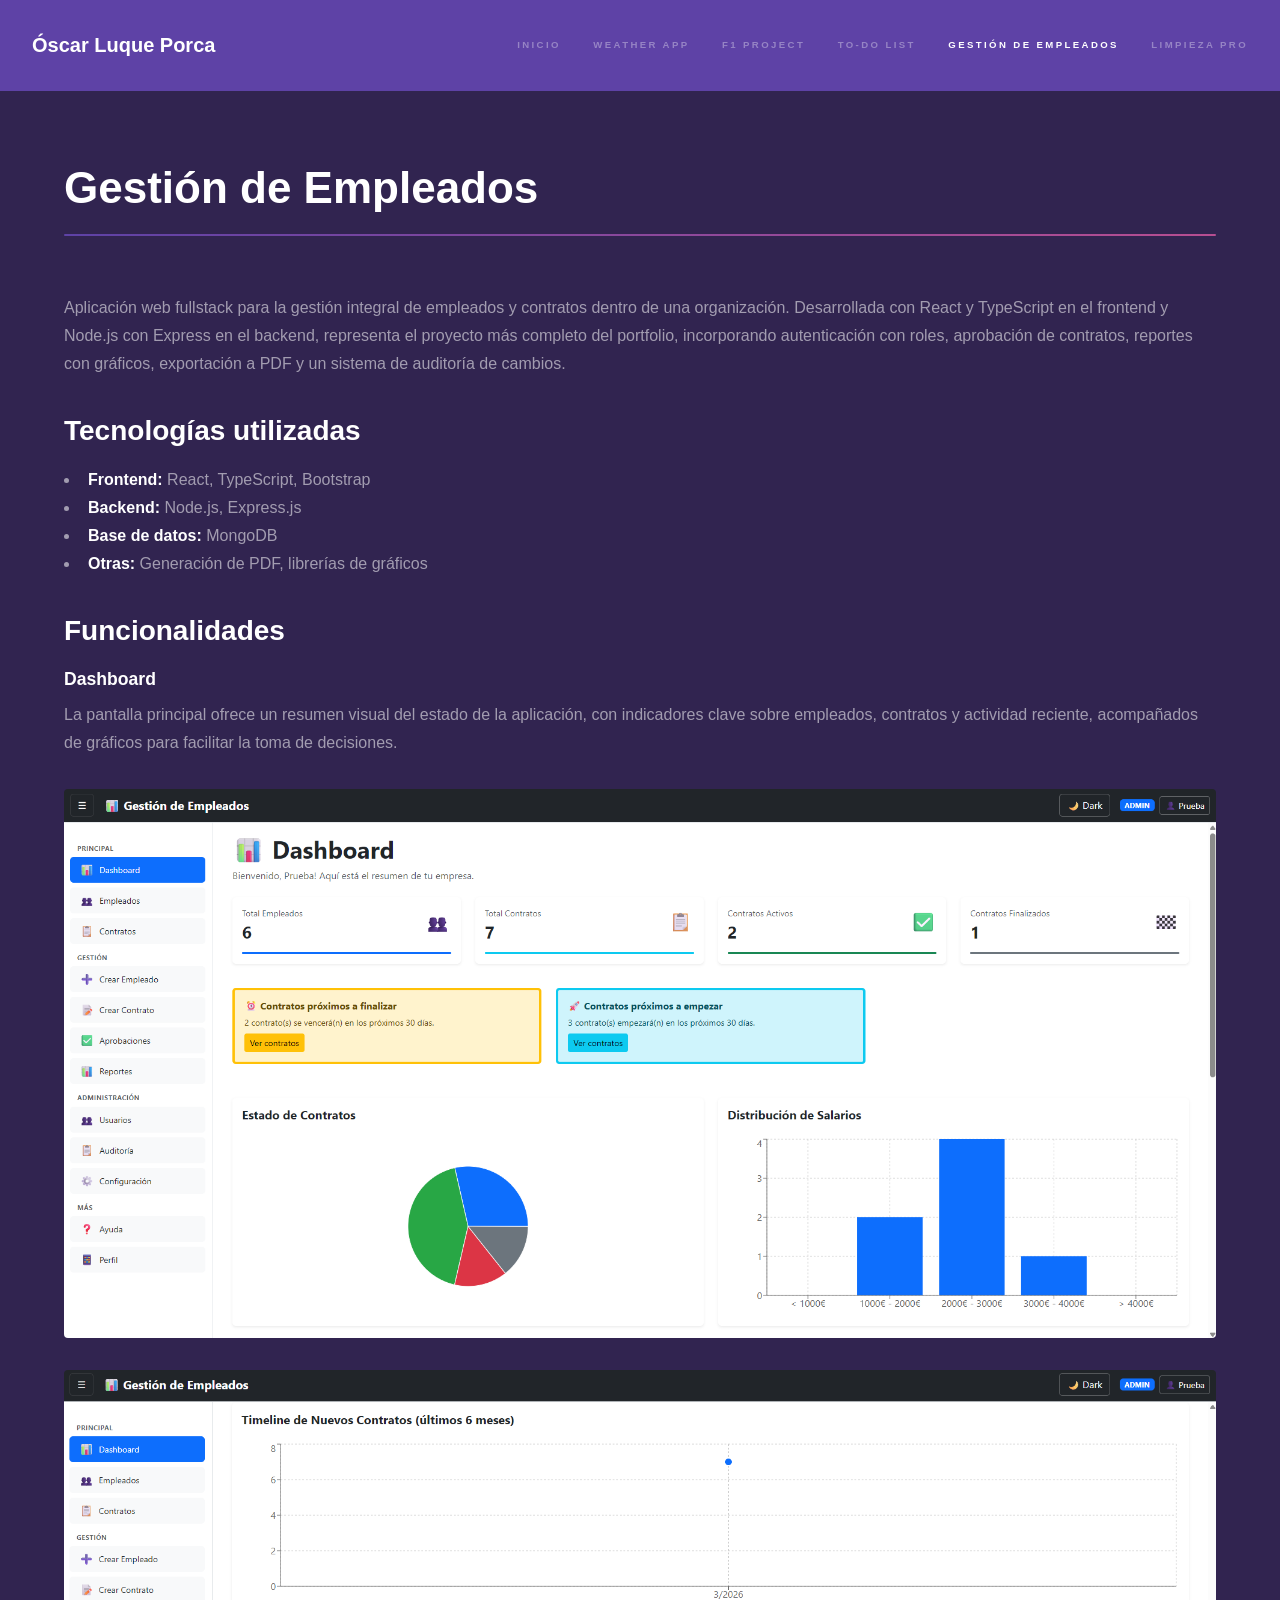
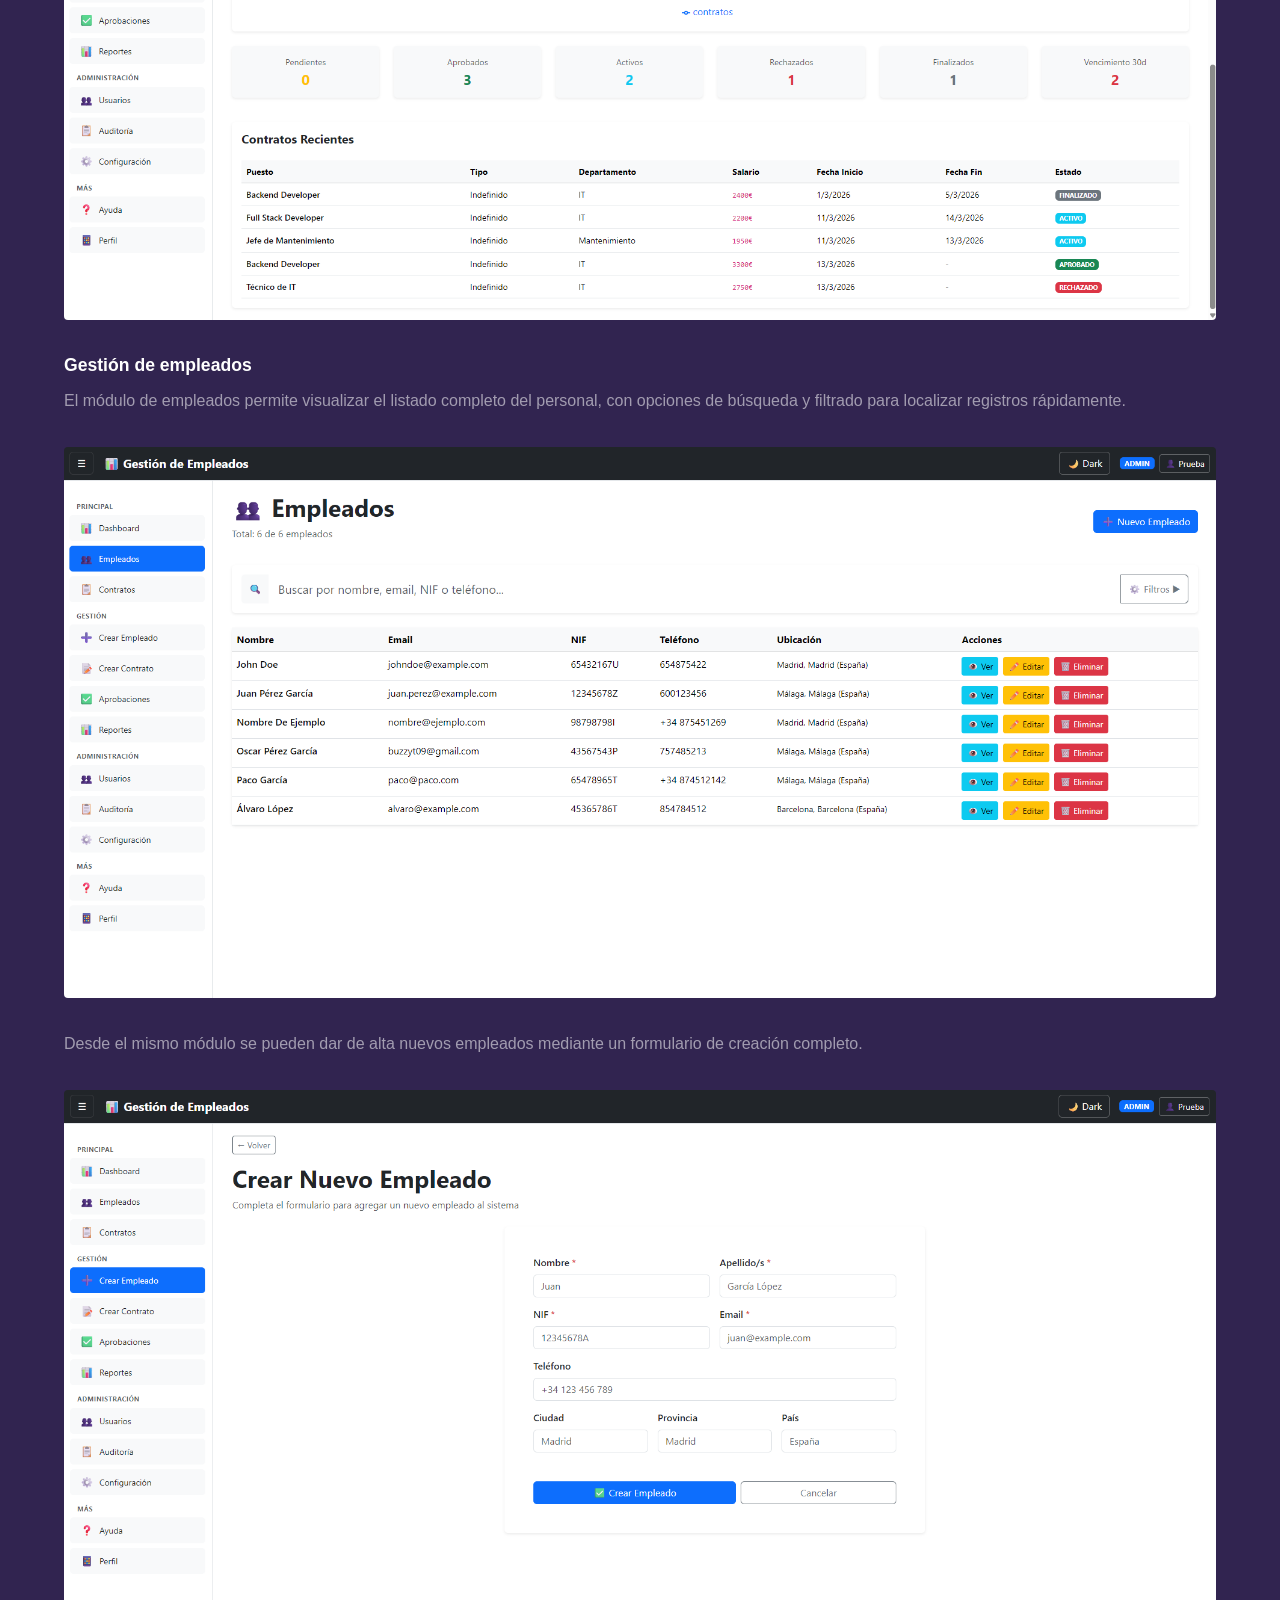
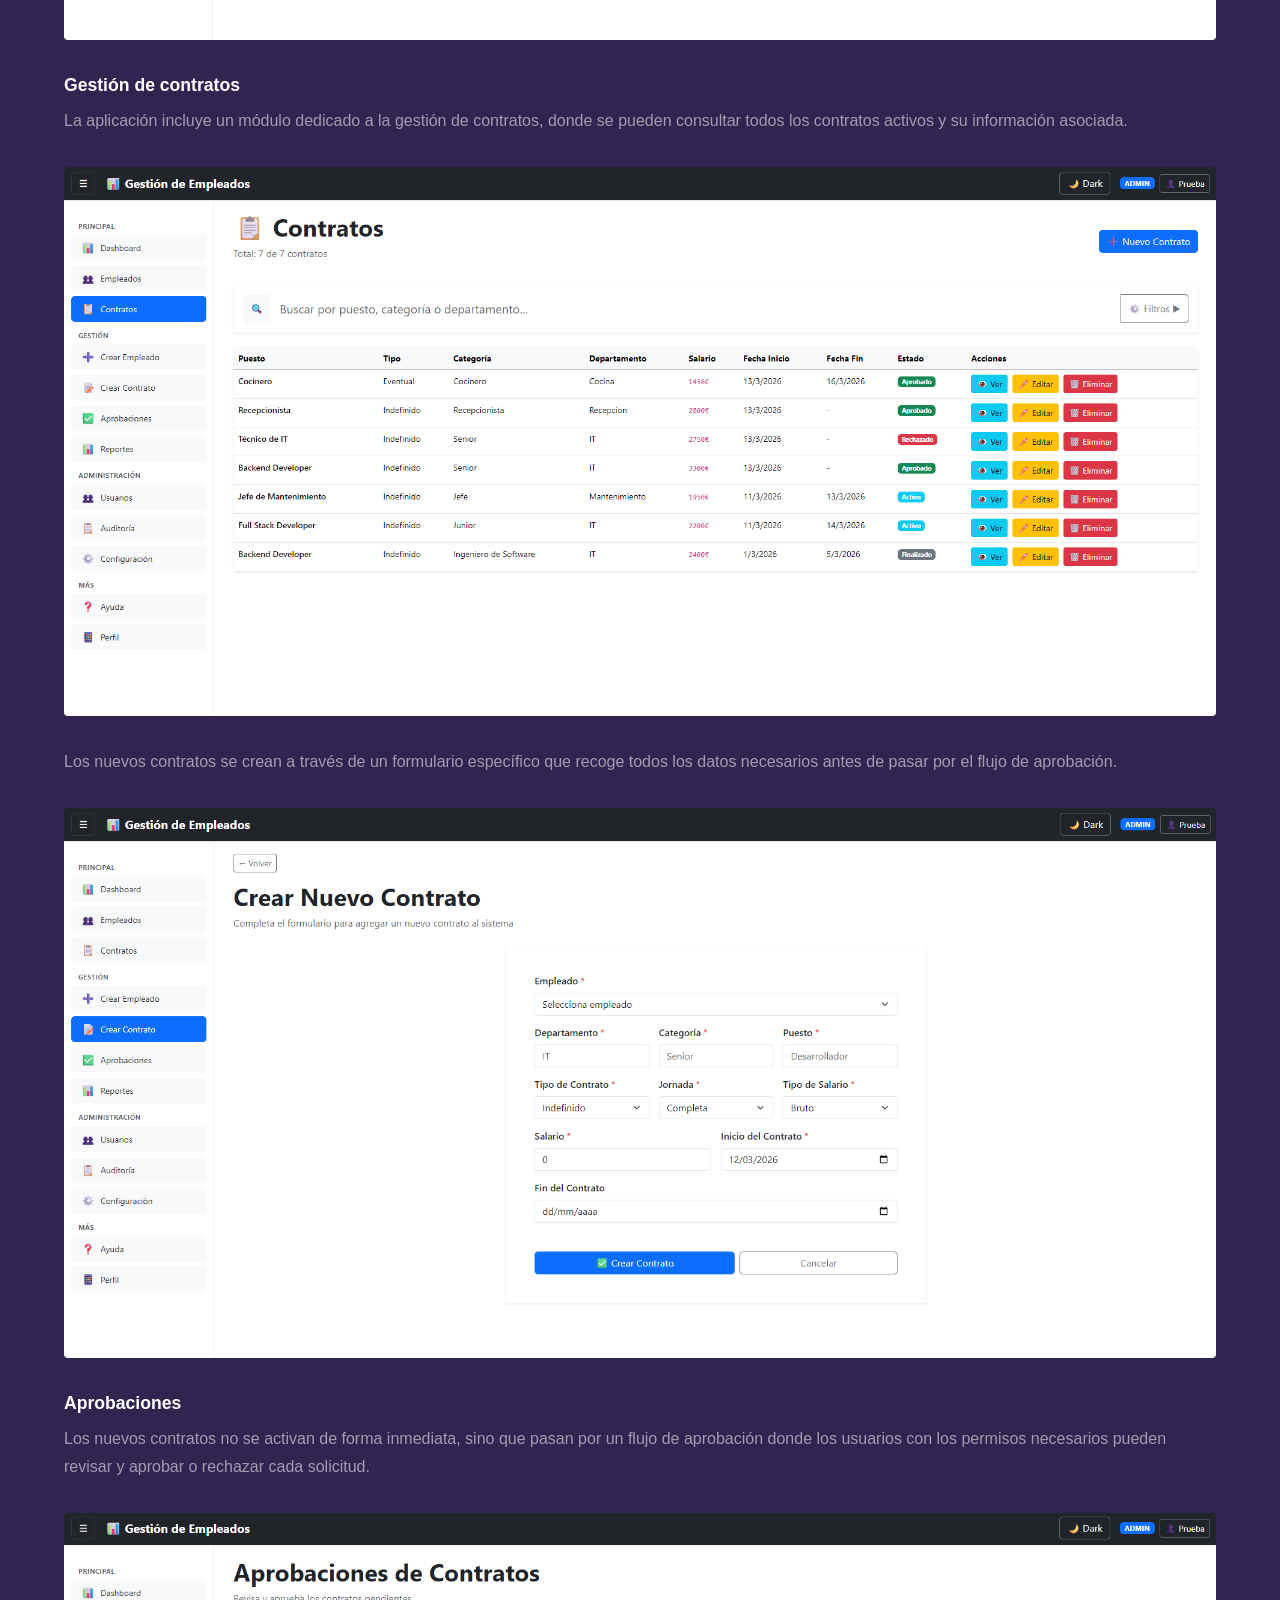
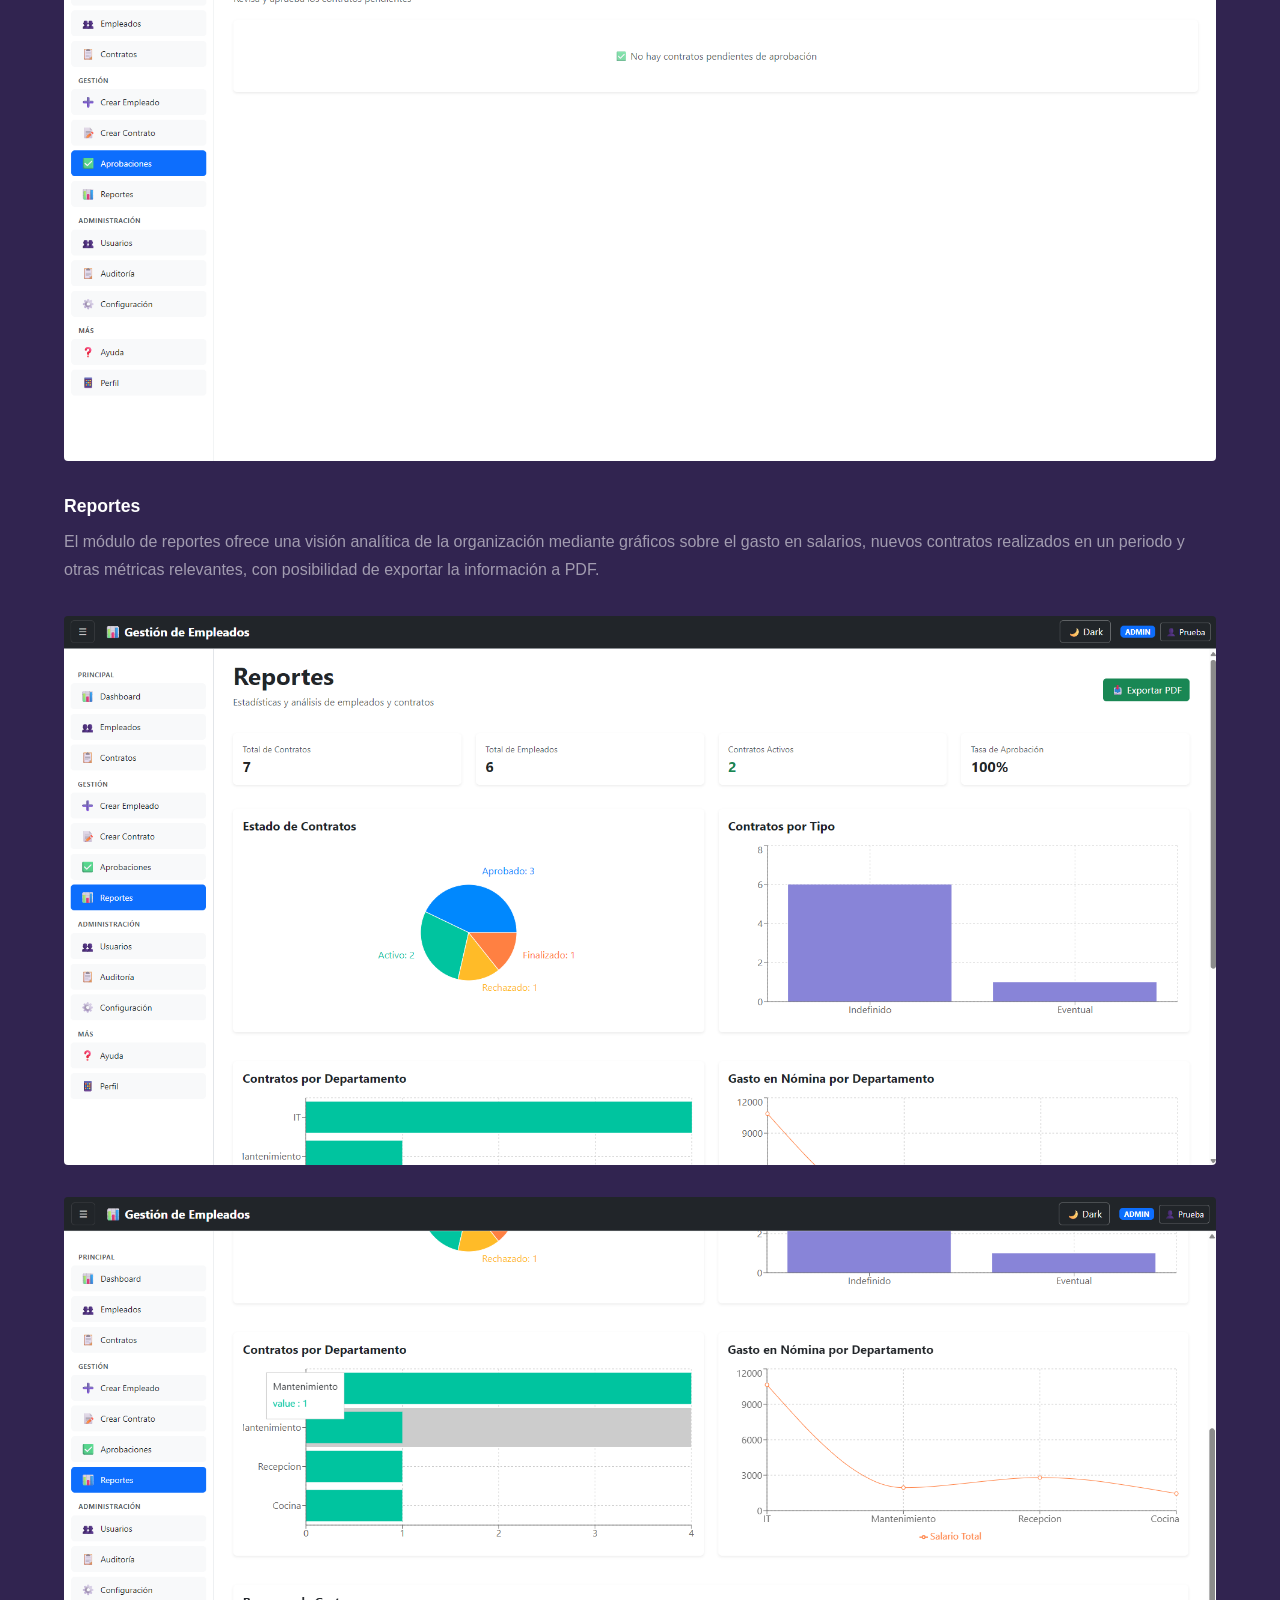
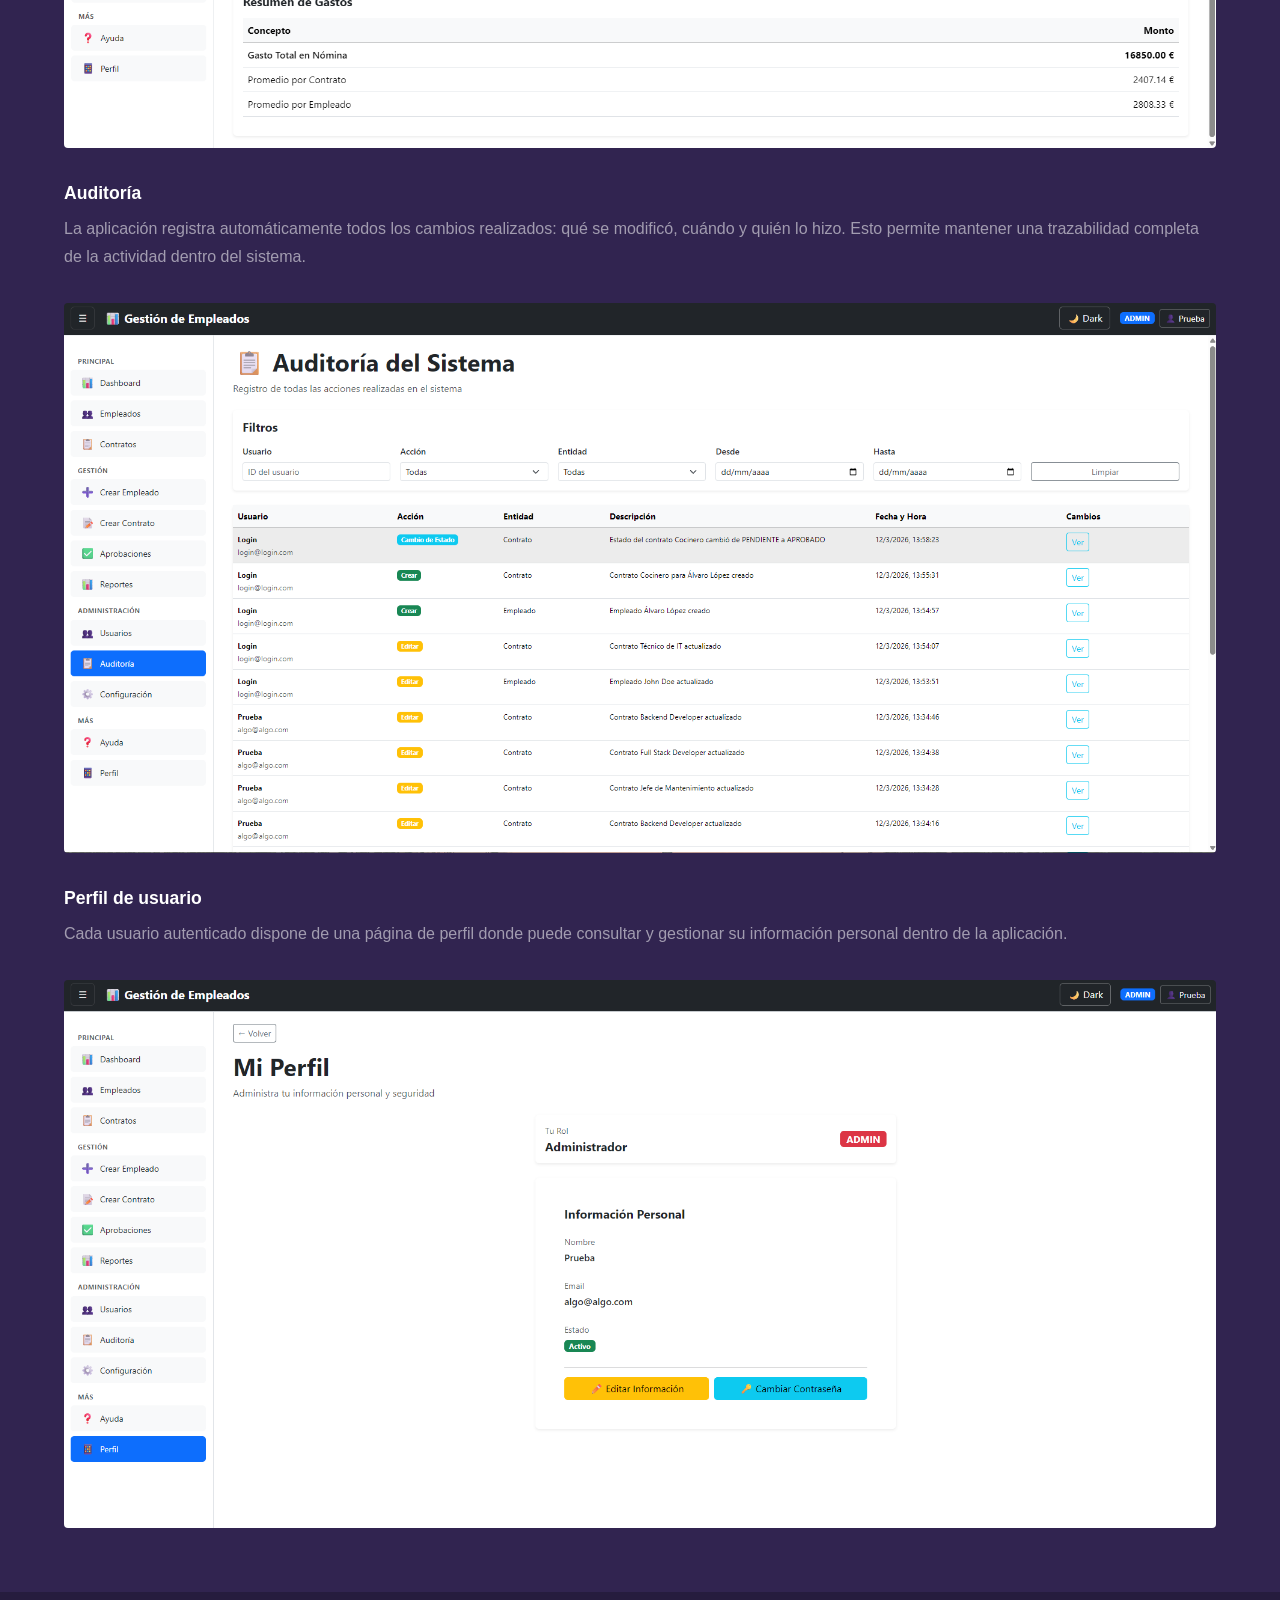
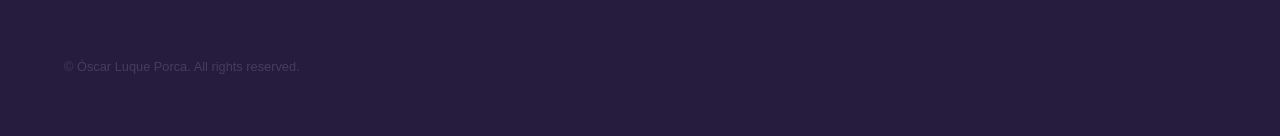
==== commit e1235621: "Limpieza App añadida" ====
--- a/empleados.html
+++ b/empleados.html
@@ -20,6 +20,7 @@
 					<li><a href="f1_project.html">F1 Project</a></li>
 					<li><a href="to-do-list.html">TO-DO List</a></li>
 					<li><a href="empleados.html" class="active">Gestión de Empleados</a></li>
+					<li><a href="limpieza.html">Limpieza Pro</a></li>
 				</ul>
 			</nav>
 		</header>
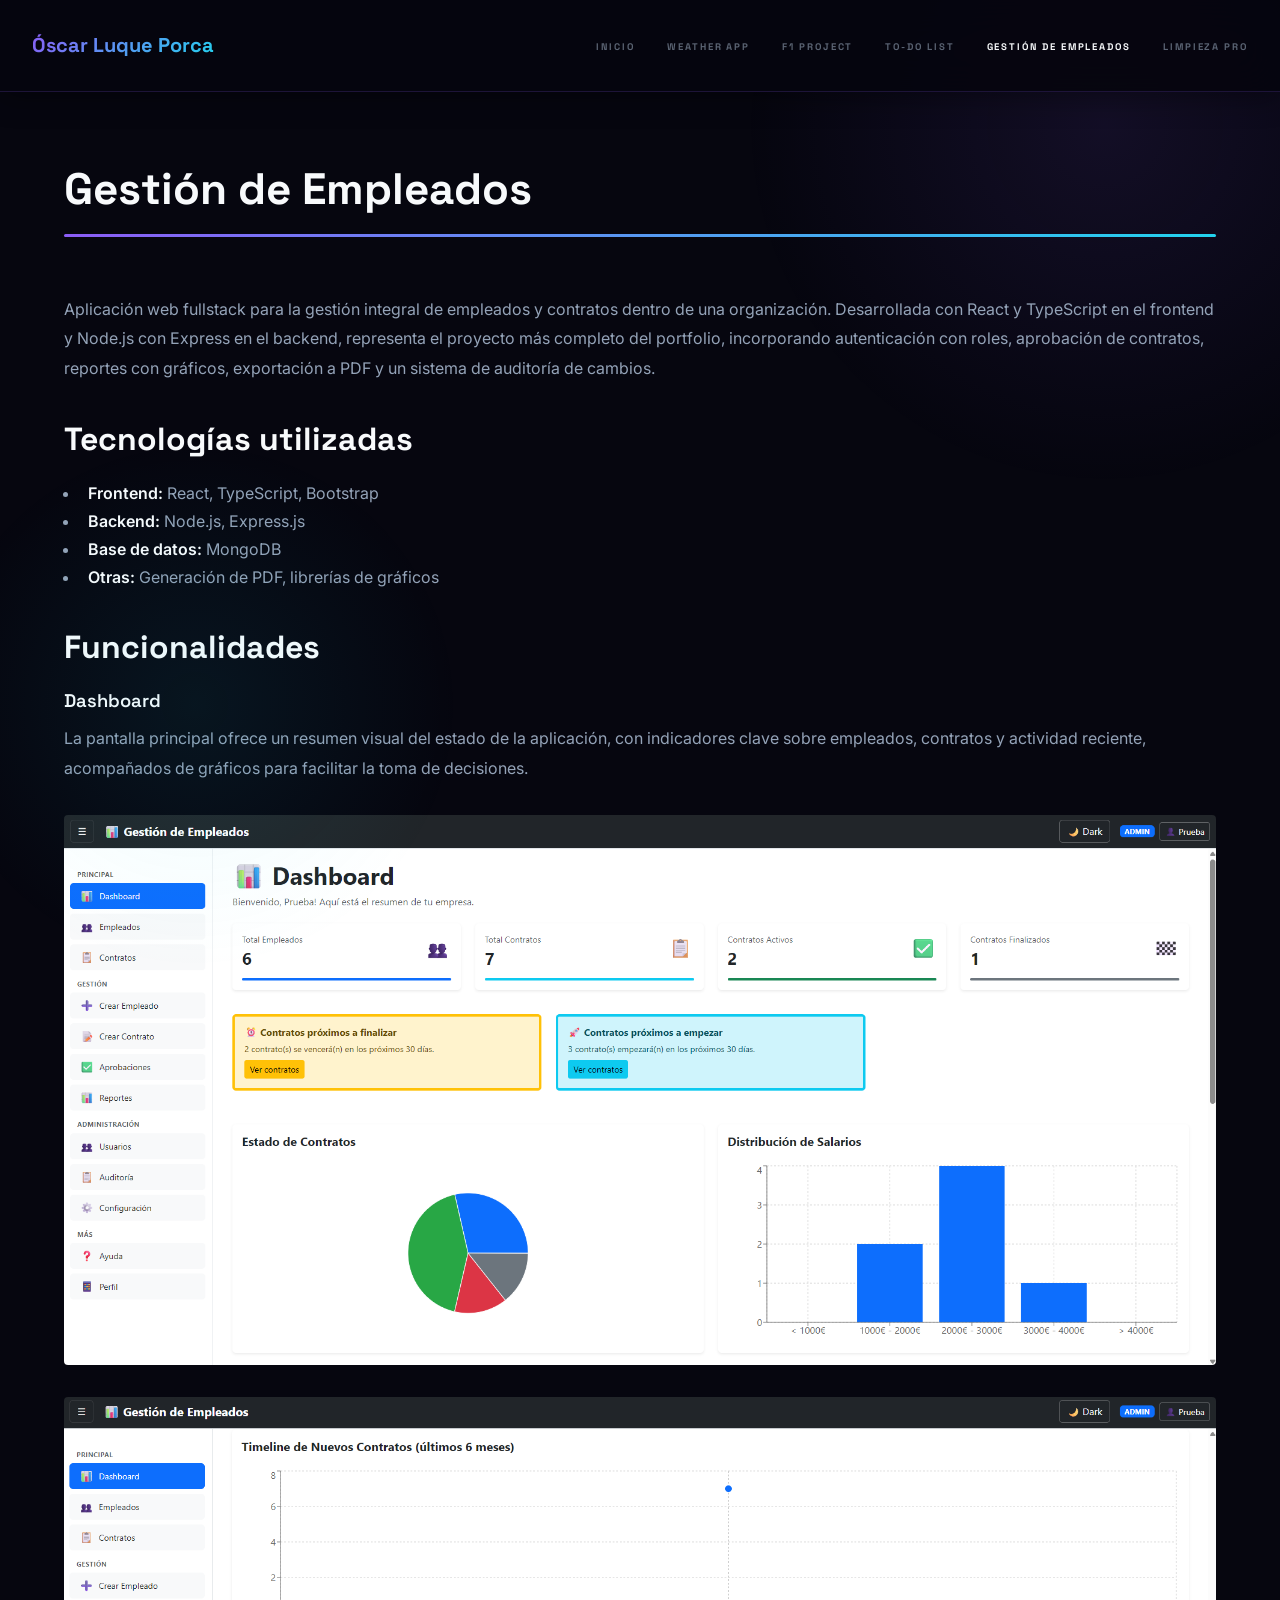
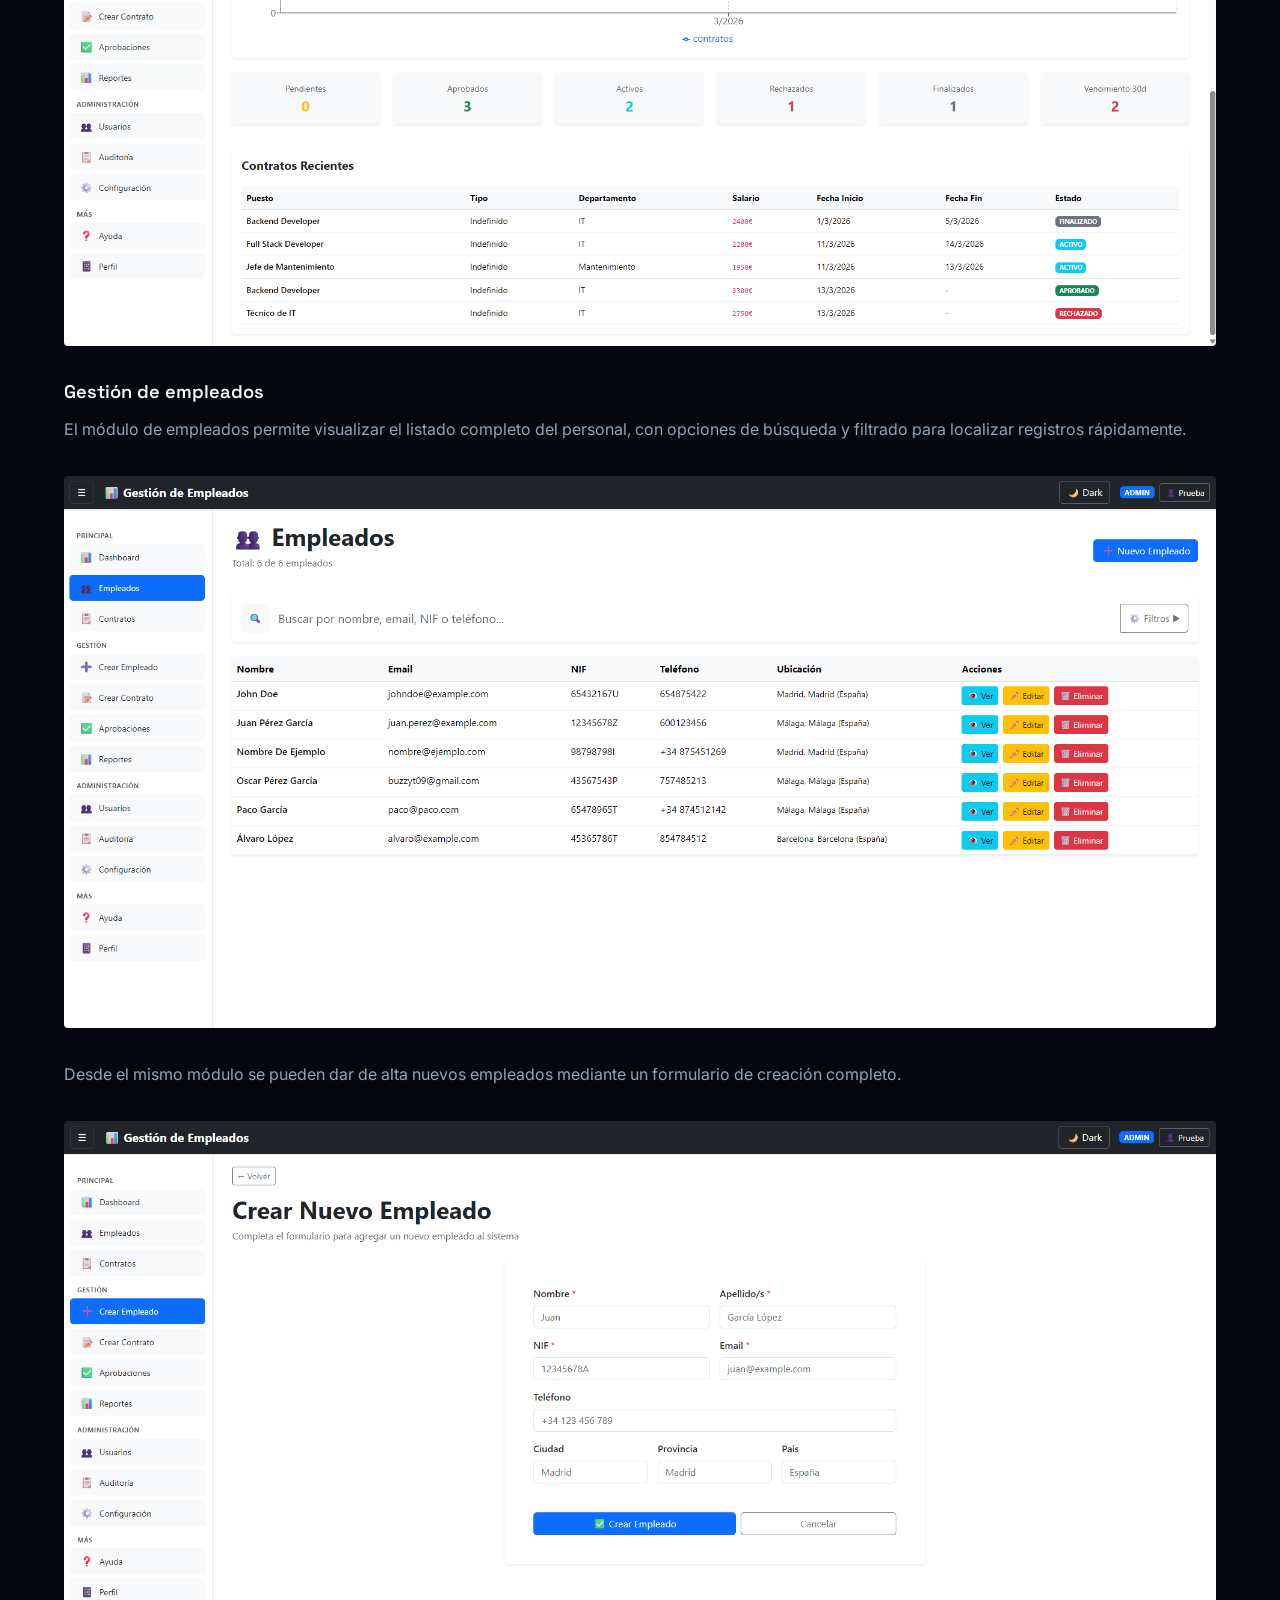
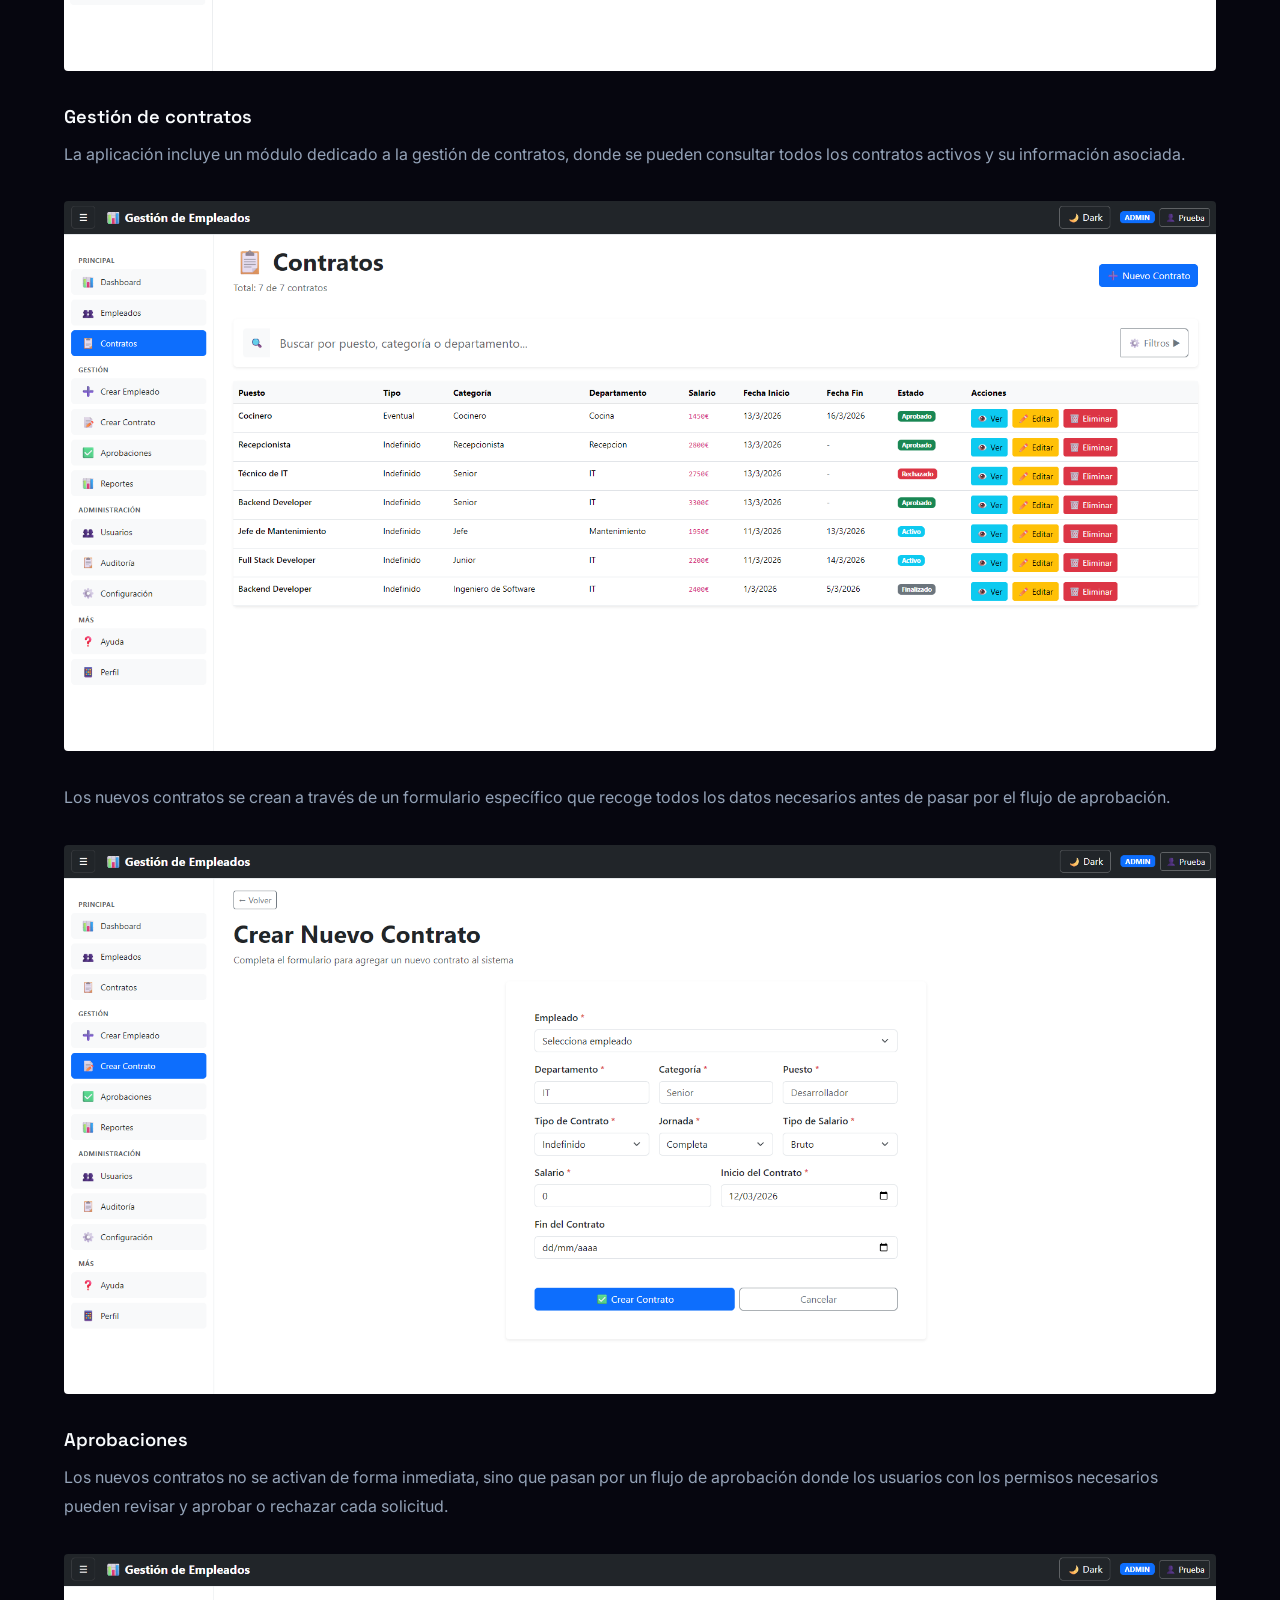
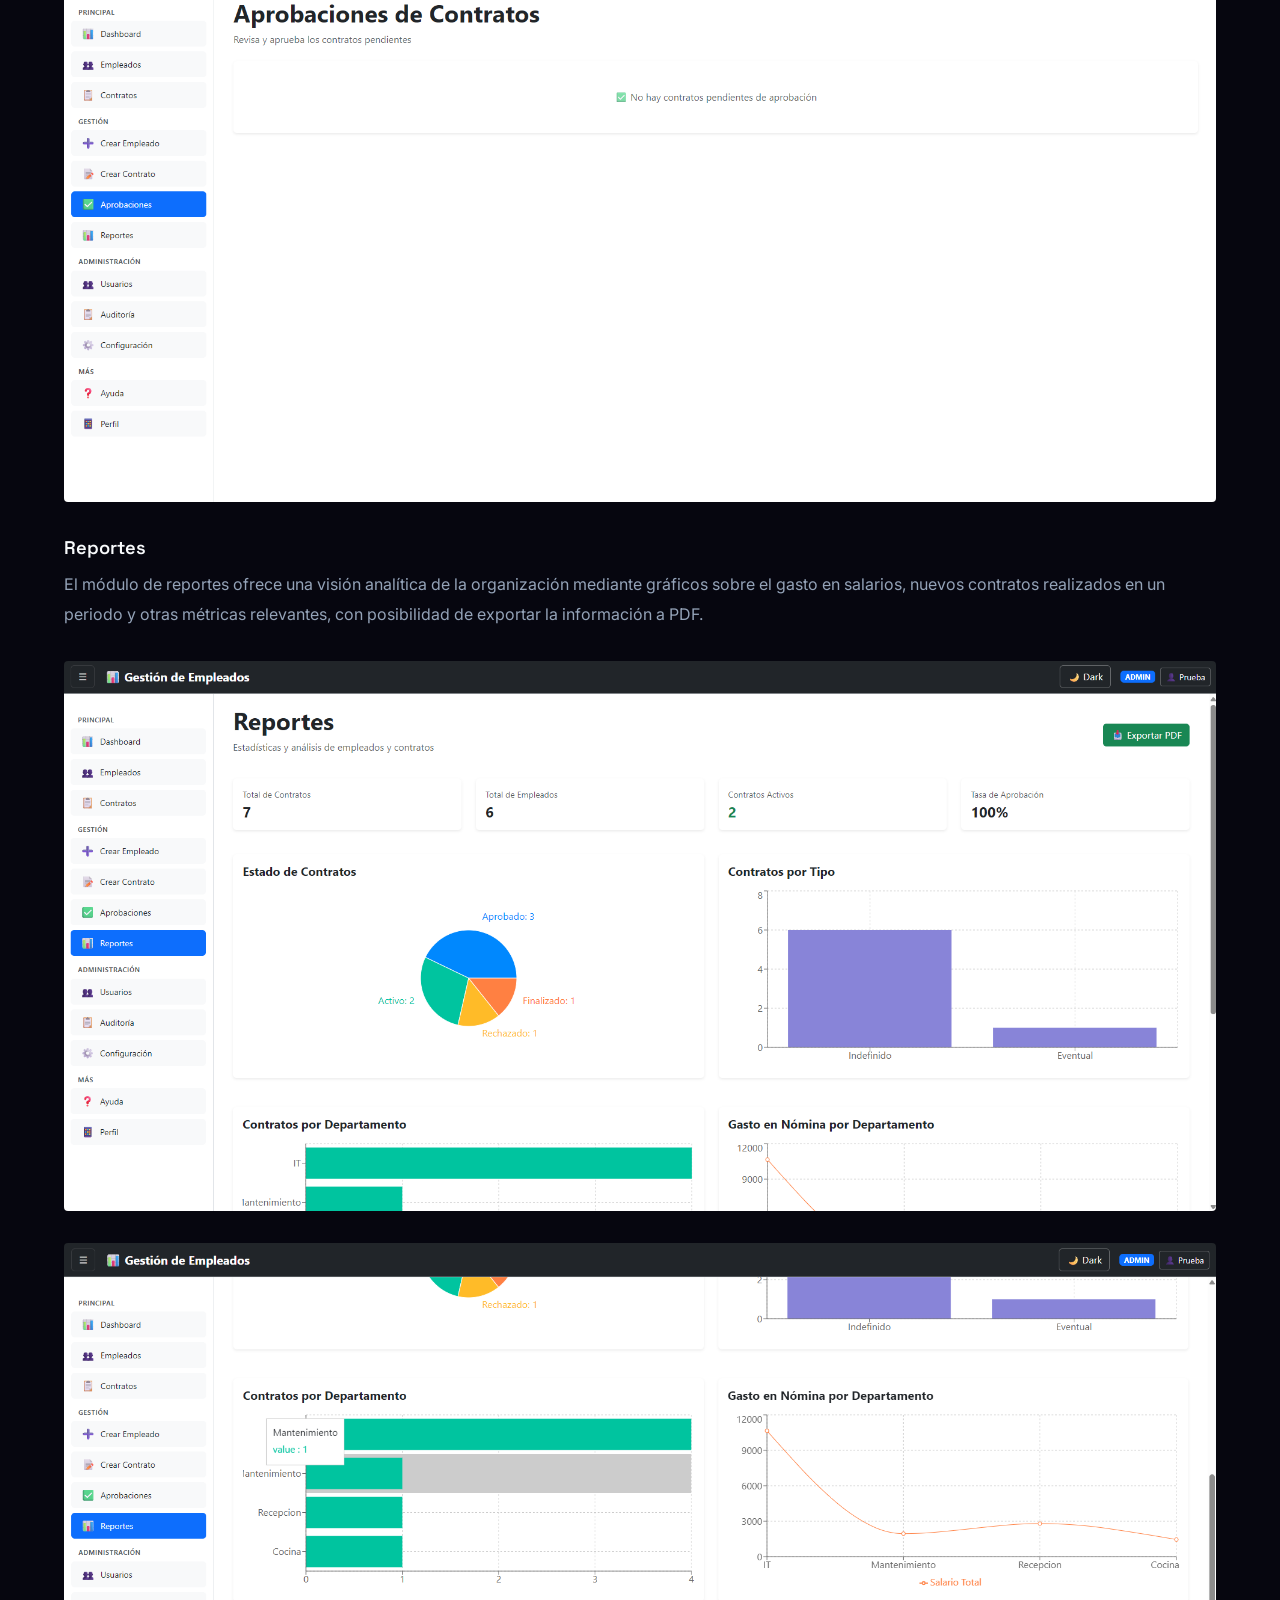
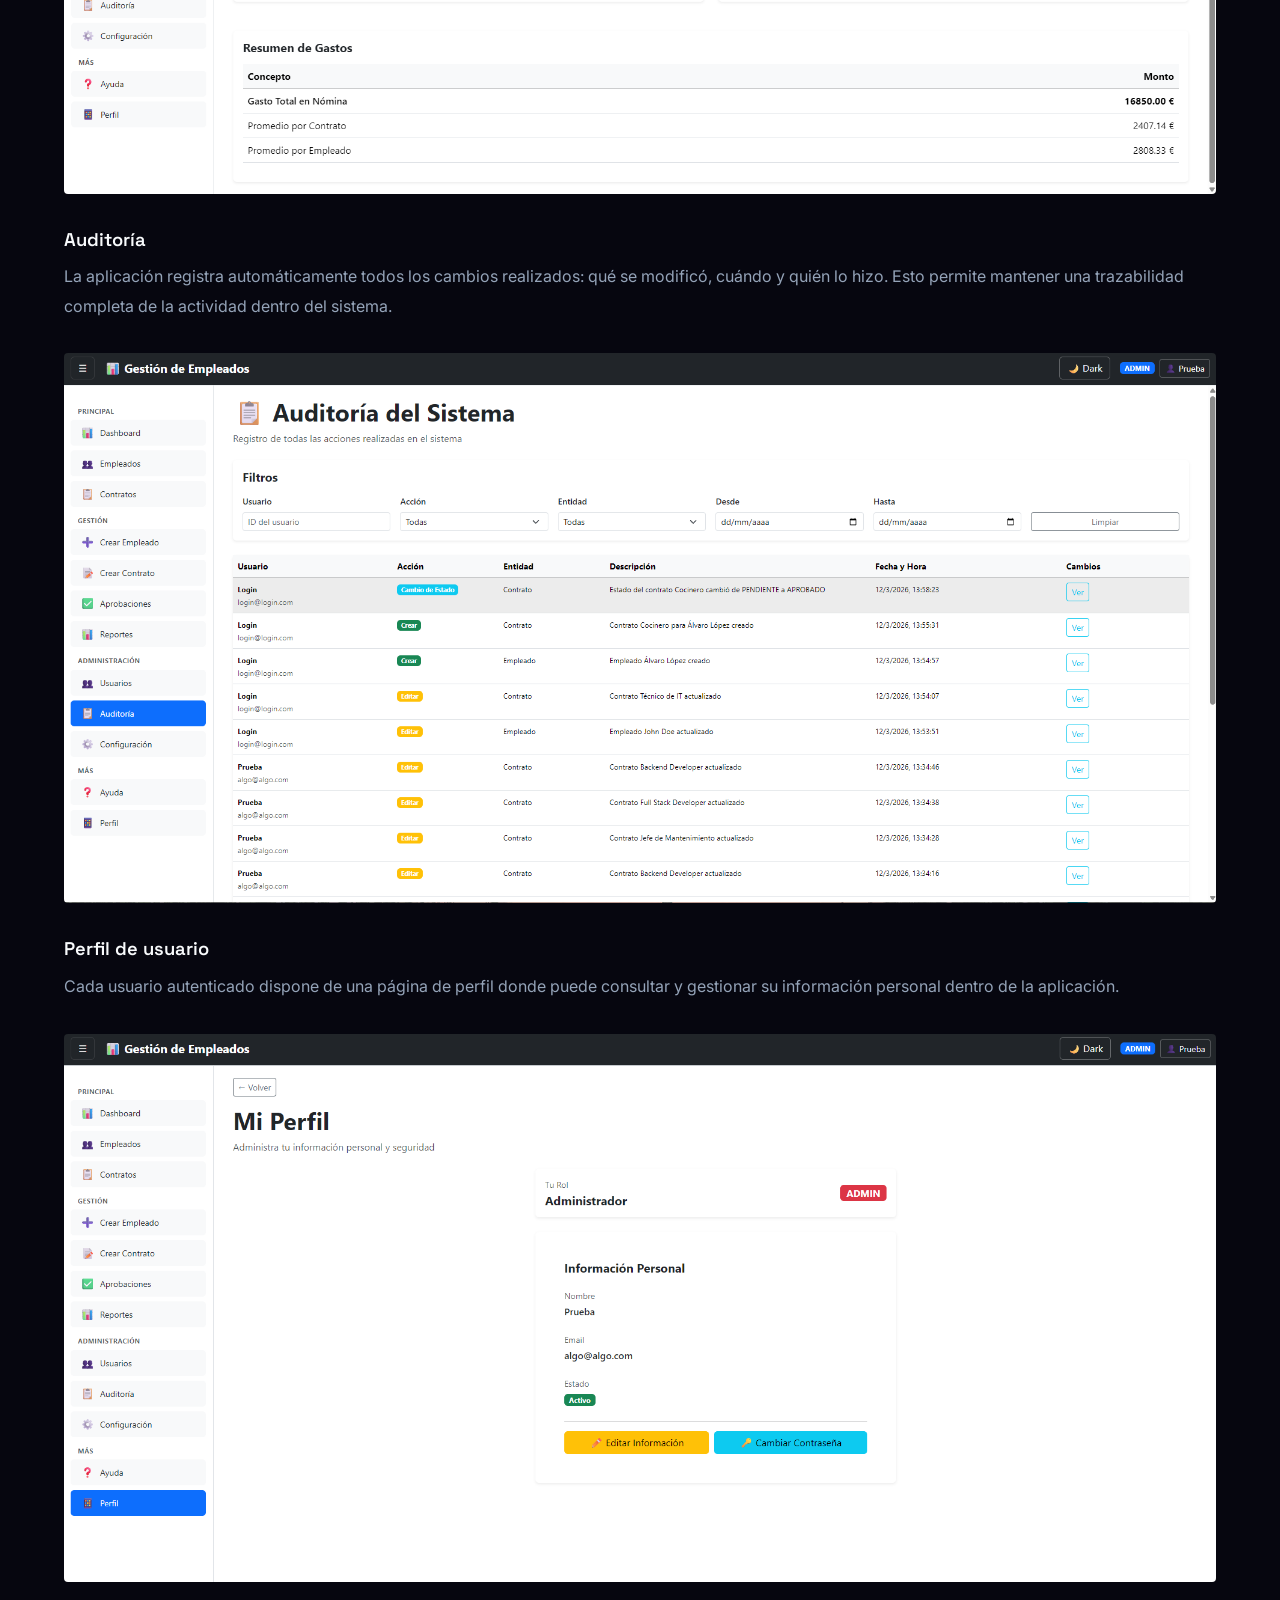
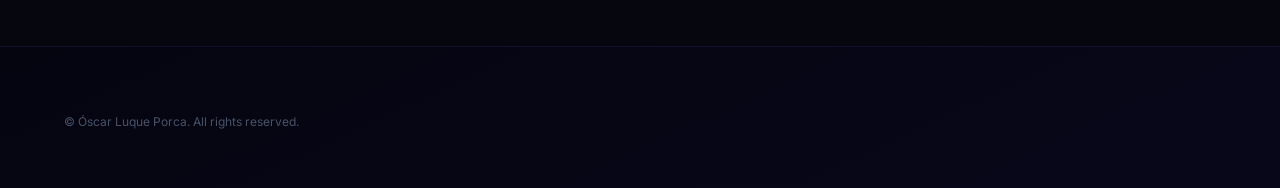
==== commit 7244c537: "Update Portfolio" ====
--- a/empleados.html
+++ b/empleados.html
@@ -5,7 +5,11 @@
 		<meta charset="utf-8" />
 		<meta name="viewport" content="width=device-width, initial-scale=1, user-scalable=no" />
 		<meta name="description" content="Aplicación fullstack de gestión de empleados con React, TypeScript, Node.js, Express y MongoDB." />
+		<link rel="preconnect" href="https://fonts.googleapis.com">
+		<link rel="preconnect" href="https://fonts.gstatic.com" crossorigin>
+		<link href="https://fonts.googleapis.com/css2?family=Inter:wght@300;400;500;600;700&family=Space+Grotesk:wght@400;500;600;700&display=swap" rel="stylesheet">
 		<link rel="stylesheet" href="assets/css/main.css" />
+		<link rel="stylesheet" href="assets/css/portfolio.css" />
 		<noscript><link rel="stylesheet" href="assets/css/noscript.css" /></noscript>
 	</head>
 	<body class="is-preload">
--- a/assets/css/portfolio.css
+++ b/assets/css/portfolio.css
@@ -0,0 +1,720 @@
+/* ================================================================
+   PORTFOLIO ENHANCED — Modern Design Override
+   ================================================================ */
+
+@import url('https://fonts.googleapis.com/css2?family=Inter:wght@300;400;500;600;700&family=Space+Grotesk:wght@400;500;600;700&display=swap');
+
+/* ----------------------------------------------------------------
+   CSS Variables
+   ---------------------------------------------------------------- */
+:root {
+  --bg:            #06060f;
+  --bg-alt:        #0c0c22;
+  --surface:       rgba(139, 92, 246, 0.04);
+  --purple:        #8b5cf6;
+  --purple-light:  #a78bfa;
+  --cyan:          #22d3ee;
+  --pink:          #f472b6;
+  --white:         #f8fafc;
+  --muted:         #94a3b8;
+  --border:        rgba(139, 92, 246, 0.18);
+  --gradient:      linear-gradient(135deg, #8b5cf6, #22d3ee);
+  --gradient-warm: linear-gradient(135deg, #8b5cf6, #f472b6);
+  --glow-purple:   rgba(139, 92, 246, 0.35);
+  --glow-cyan:     rgba(34, 211, 238, 0.25);
+}
+
+/* ----------------------------------------------------------------
+   Custom scrollbar
+   ---------------------------------------------------------------- */
+::-webkit-scrollbar { width: 8px; }
+::-webkit-scrollbar-track { background: var(--bg); }
+::-webkit-scrollbar-thumb { background: rgba(139, 92, 246, 0.3); border-radius: 4px; }
+::-webkit-scrollbar-thumb:hover { background: rgba(139, 92, 246, 0.55); }
+
+::selection { background: rgba(139, 92, 246, 0.35); color: #fff; }
+
+/* ----------------------------------------------------------------
+   Global — body, fonts, base text
+   ---------------------------------------------------------------- */
+body {
+  background: var(--bg);
+  font-family: 'Inter', Arial, sans-serif;
+  color: var(--muted);
+  position: relative;
+}
+
+/* Ambient background orbs */
+body::before {
+  content: '';
+  position: fixed;
+  width: 750px; height: 750px;
+  background: radial-gradient(circle, rgba(139, 92, 246, 0.1) 0%, transparent 68%);
+  border-radius: 50%;
+  top: -250px; right: -200px;
+  pointer-events: none;
+  z-index: 0;
+  animation: orbFloat 14s ease-in-out infinite;
+}
+
+body::after {
+  content: '';
+  position: fixed;
+  width: 550px; height: 550px;
+  background: radial-gradient(circle, rgba(34, 211, 238, 0.08) 0%, transparent 68%);
+  border-radius: 50%;
+  bottom: -80px; left: -80px;
+  pointer-events: none;
+  z-index: 0;
+  animation: orbFloat 10s ease-in-out infinite reverse;
+  animation-delay: -5s;
+}
+
+@keyframes orbFloat {
+  0%, 100% { transform: translate(0, 0) scale(1); }
+  33%       { transform: translate(40px, -55px) scale(1.06); }
+  66%       { transform: translate(-28px, 32px) scale(0.94); }
+}
+
+/* ----------------------------------------------------------------
+   Typography
+   ---------------------------------------------------------------- */
+h1, h2, h3, h4, h5, h6 {
+  font-family: 'Space Grotesk', sans-serif;
+  color: var(--white);
+}
+
+h2 { font-size: 2em; font-weight: 700; }
+h3 { font-size: 1.15em; font-weight: 600; }
+
+a { transition: color 0.25s ease, border-bottom-color 0.25s ease; }
+a:hover { color: var(--white); }
+
+/* ----------------------------------------------------------------
+   Sidebar
+   ---------------------------------------------------------------- */
+#sidebar {
+  background: rgba(6, 6, 15, 0.88);
+  backdrop-filter: blur(24px);
+  -webkit-backdrop-filter: blur(24px);
+  border-right: 1px solid var(--border);
+  box-shadow: 4px 0 50px rgba(0, 0, 0, 0.4);
+}
+
+#sidebar nav a {
+  font-family: 'Space Grotesk', sans-serif;
+  color: rgba(148, 163, 184, 0.65);
+  font-size: 0.58em;
+  letter-spacing: 0.3em;
+  transition: color 0.25s ease, letter-spacing 0.3s ease;
+}
+
+#sidebar nav a:before { background: rgba(139, 92, 246, 0.08); }
+
+#sidebar nav a:after {
+  background-image: linear-gradient(to right, #8b5cf6, #22d3ee);
+}
+
+#sidebar nav a:hover {
+  color: rgba(248, 250, 252, 0.85);
+  letter-spacing: 0.35em;
+}
+
+#sidebar nav a.active {
+  color: var(--white);
+  text-shadow: 0 0 22px rgba(139, 92, 246, 0.7);
+}
+
+/* Mobile top bar */
+@media screen and (max-width: 1280px) {
+  #sidebar {
+    background: rgba(6, 6, 15, 0.95);
+    box-shadow: 0 2px 30px rgba(0, 0, 0, 0.5);
+    border-right: none;
+    border-bottom: 1px solid var(--border);
+  }
+
+  #sidebar nav a:after {
+    background-image: none;
+    background-color: var(--purple);
+  }
+}
+
+/* ----------------------------------------------------------------
+   Intro / Hero Section
+   ---------------------------------------------------------------- */
+#intro {
+  background-image: none;
+  background: var(--bg);
+  overflow: hidden;
+}
+
+/* Gradient mesh background */
+#intro::before {
+  content: '';
+  position: absolute;
+  inset: 0;
+  background:
+    radial-gradient(ellipse 110% 70% at 50% -5%, rgba(139, 92, 246, 0.22) 0%, transparent 65%),
+    radial-gradient(ellipse 60% 55% at 90% 90%, rgba(34, 211, 238, 0.14) 0%, transparent 65%),
+    radial-gradient(ellipse 50% 40% at 10% 80%, rgba(244, 114, 182, 0.08) 0%, transparent 65%),
+    linear-gradient(180deg, var(--bg) 0%, var(--bg-alt) 100%);
+  z-index: 0;
+  animation: heroPulse 10s ease-in-out infinite;
+}
+
+@keyframes heroPulse {
+  0%, 100% { opacity: 1; }
+  50%       { opacity: 0.82; }
+}
+
+/* Subtle grid lines */
+#intro::after {
+  content: '';
+  position: absolute;
+  inset: 0;
+  background-image:
+    linear-gradient(rgba(139, 92, 246, 0.035) 1px, transparent 1px),
+    linear-gradient(90deg, rgba(139, 92, 246, 0.035) 1px, transparent 1px);
+  background-size: 52px 52px;
+  z-index: 0;
+}
+
+#intro > .inner {
+  position: relative;
+  z-index: 1;
+}
+
+/* Gradient animated title */
+#intro h1 {
+  font-size: 4.5em;
+  font-weight: 700;
+  line-height: 1.05;
+  letter-spacing: -0.02em;
+  background: linear-gradient(135deg, #ffffff 0%, #c4b5fd 35%, #22d3ee 75%, #ffffff 100%);
+  -webkit-background-clip: text;
+  -webkit-text-fill-color: transparent;
+  background-clip: text;
+  background-size: 250% 250%;
+  animation: gradientShift 7s ease infinite;
+  margin-bottom: 0.4em;
+}
+
+@keyframes gradientShift {
+  0%   { background-position: 0% 50%; }
+  50%  { background-position: 100% 50%; }
+  100% { background-position: 0% 50%; }
+}
+
+#intro p {
+  font-size: 1.25em;
+  color: rgba(248, 250, 252, 0.72);
+  font-weight: 400;
+  max-width: 34em;
+  line-height: 1.75;
+}
+
+/* "Available for work" badge */
+.availability-badge {
+  display: inline-flex;
+  align-items: center;
+  gap: 0.5em;
+  padding: 0.4em 1em;
+  background: rgba(34, 197, 94, 0.1);
+  border: 1px solid rgba(34, 197, 94, 0.3);
+  border-radius: 2em;
+  font-family: 'Space Grotesk', sans-serif;
+  font-size: 0.65em;
+  font-weight: 600;
+  letter-spacing: 0.12em;
+  text-transform: uppercase;
+  color: #4ade80;
+  margin-bottom: 1.4em;
+}
+
+.availability-badge::before {
+  content: '';
+  width: 8px; height: 8px;
+  background: #4ade80;
+  border-radius: 50%;
+  box-shadow: 0 0 10px rgba(74, 222, 128, 0.6);
+  animation: statusPulse 2.2s ease-in-out infinite;
+  flex-shrink: 0;
+}
+
+@keyframes statusPulse {
+  0%, 100% { opacity: 1; box-shadow: 0 0 10px rgba(74, 222, 128, 0.6); }
+  50%       { opacity: 0.65; box-shadow: 0 0 18px rgba(74, 222, 128, 0.9); }
+}
+
+@media screen and (max-width: 736px) {
+  #intro h1 { font-size: 2.8em; }
+  #intro p  { font-size: 1em; }
+}
+
+/* ----------------------------------------------------------------
+   Section Wrappers
+   ---------------------------------------------------------------- */
+.wrapper.style1 {
+  background: linear-gradient(155deg, #130b30 0%, #0e1238 45%, #09102a 100%);
+  position: relative;
+  overflow: hidden;
+}
+
+.wrapper.style1::before {
+  content: '';
+  position: absolute;
+  top: -40%; left: -20%;
+  width: 70%; height: 220%;
+  background: radial-gradient(ellipse, rgba(139, 92, 246, 0.09) 0%, transparent 65%);
+  pointer-events: none;
+}
+
+.wrapper.style2 {
+  background: linear-gradient(155deg, #080a1e 0%, #0a0c28 55%, #0c0e2a 100%);
+}
+
+.wrapper.style3 {
+  background: linear-gradient(155deg, #0e0818 0%, #0a0822 50%, #0d0a28 100%);
+  position: relative;
+  overflow: hidden;
+}
+
+.wrapper.style3::after {
+  content: '';
+  position: absolute;
+  top: -10%; right: -10%;
+  width: 500px; height: 500px;
+  background: radial-gradient(circle, rgba(244, 114, 182, 0.07) 0%, transparent 65%);
+  pointer-events: none;
+}
+
+.wrapper.style1-alt,
+.wrapper.alt {
+  background: linear-gradient(155deg, #050510 0%, #08071a 100%);
+}
+
+.wrapper.style2-alt { background: linear-gradient(155deg, #060818 0%, #090b22 100%); }
+.wrapper.style3-alt { background: linear-gradient(155deg, #090613 0%, #0b0820 100%); }
+
+/* ----------------------------------------------------------------
+   Section Headings (decorative underline)
+   ---------------------------------------------------------------- */
+#two h2,
+#one h2 {
+  font-size: 2.4em;
+  font-weight: 700;
+  letter-spacing: -0.01em;
+  position: relative;
+  margin-bottom: 0.6em;
+}
+
+#two h2::after,
+#one h2::after {
+  content: '';
+  display: block;
+  width: 2.8em;
+  height: 3px;
+  background: var(--gradient);
+  border-radius: 3px;
+  margin-top: 0.4em;
+}
+
+h1.major::after {
+  background-image: var(--gradient);
+  height: 0.07em;
+}
+
+/* ----------------------------------------------------------------
+   About / Spotlights
+   ---------------------------------------------------------------- */
+.spotlights > section > .image:before {
+  background: rgba(6, 6, 15, 0.88);
+}
+
+/* ----------------------------------------------------------------
+   Tech Badges
+   ---------------------------------------------------------------- */
+.tech-badges {
+  display: flex;
+  flex-wrap: wrap;
+  gap: 0.55em;
+  margin: 1.2em 0 2em 0;
+  padding: 0;
+  list-style: none;
+}
+
+.tech-badge {
+  display: inline-flex;
+  align-items: center;
+  padding: 0.32em 0.85em;
+  background: rgba(139, 92, 246, 0.08);
+  border: 1px solid rgba(139, 92, 246, 0.22);
+  border-radius: 2em;
+  font-family: 'Space Grotesk', sans-serif;
+  font-size: 0.68em;
+  font-weight: 500;
+  color: rgba(248, 250, 252, 0.8);
+  letter-spacing: 0.05em;
+  transition: background 0.22s ease, border-color 0.22s ease, color 0.22s ease, transform 0.22s ease;
+  white-space: nowrap;
+}
+
+.tech-badge:hover {
+  background: rgba(139, 92, 246, 0.2);
+  border-color: rgba(139, 92, 246, 0.5);
+  color: #fff;
+  transform: translateY(-2px);
+}
+
+.tech-badge.cyan {
+  background: rgba(34, 211, 238, 0.07);
+  border-color: rgba(34, 211, 238, 0.22);
+  color: rgba(103, 232, 249, 0.85);
+}
+
+.tech-badge.cyan:hover {
+  background: rgba(34, 211, 238, 0.18);
+  border-color: rgba(34, 211, 238, 0.5);
+  color: #fff;
+}
+
+/* ----------------------------------------------------------------
+   Stat Grid (About section)
+   ---------------------------------------------------------------- */
+.stat-grid {
+  display: grid;
+  grid-template-columns: repeat(3, 1fr);
+  gap: 1.2em;
+  margin: 2em 0 0.5em 0;
+}
+
+.stat-item {
+  padding: 1.4em 1em;
+  background: rgba(139, 92, 246, 0.05);
+  border: 1px solid rgba(139, 92, 246, 0.12);
+  border-radius: 0.8em;
+  text-align: center;
+  transition: border-color 0.3s ease, background 0.3s ease;
+}
+
+.stat-item:hover {
+  background: rgba(139, 92, 246, 0.09);
+  border-color: rgba(139, 92, 246, 0.28);
+}
+
+.stat-number {
+  display: block;
+  font-family: 'Space Grotesk', sans-serif;
+  font-size: 2em;
+  font-weight: 700;
+  background: var(--gradient);
+  -webkit-background-clip: text;
+  -webkit-text-fill-color: transparent;
+  background-clip: text;
+  line-height: 1.1;
+}
+
+.stat-label {
+  display: block;
+  font-size: 0.62em;
+  color: var(--muted);
+  text-transform: uppercase;
+  letter-spacing: 0.12em;
+  margin-top: 0.35em;
+}
+
+@media screen and (max-width: 600px) {
+  .stat-grid { grid-template-columns: repeat(2, 1fr); }
+}
+
+/* ----------------------------------------------------------------
+   Project Cards (Features)
+   ---------------------------------------------------------------- */
+.features {
+  display: grid;
+  grid-template-columns: repeat(2, 1fr);
+  gap: 1.4em;
+  background: transparent;
+  border: none;
+  border-radius: 0;
+  margin: 0 0 2em 0;
+}
+
+.features section {
+  background: rgba(139, 92, 246, 0.04);
+  border: 1px solid rgba(139, 92, 246, 0.14) !important;
+  border-radius: 1em;
+  padding: 2.5em 2.2em 1.6em 6.5em;
+  width: 100%;
+  position: relative;
+  overflow: hidden;
+  backdrop-filter: blur(8px);
+  -webkit-backdrop-filter: blur(8px);
+  transition: transform 0.35s ease, box-shadow 0.35s ease,
+              border-color 0.35s ease, background 0.35s ease;
+}
+
+/* Top gradient bar on hover */
+.features section::before {
+  content: '';
+  position: absolute;
+  top: 0; left: 0; right: 0;
+  height: 2px;
+  background: var(--gradient);
+  border-radius: 1em 1em 0 0;
+  opacity: 0;
+  transition: opacity 0.35s ease;
+}
+
+.features section:hover {
+  transform: translateY(-7px);
+  box-shadow:
+    0 24px 60px rgba(139, 92, 246, 0.18),
+    0 8px 24px rgba(0, 0, 0, 0.4);
+  border-color: rgba(139, 92, 246, 0.32) !important;
+  background: rgba(139, 92, 246, 0.07);
+}
+
+.features section:hover::before { opacity: 1; }
+
+/* Feature icons */
+.features section .icon.major {
+  background: var(--gradient);
+  -webkit-background-clip: text;
+  -webkit-text-fill-color: transparent;
+  background-clip: text;
+  filter: drop-shadow(0 0 12px rgba(139, 92, 246, 0.5));
+  transition: filter 0.35s ease, transform 0.35s ease;
+}
+
+.features section:hover .icon.major {
+  filter: drop-shadow(0 0 20px rgba(139, 92, 246, 0.75));
+  transform: scale(1.08) rotate(-3deg);
+}
+
+.features section h3 {
+  font-family: 'Space Grotesk', sans-serif;
+  font-size: 1.1em;
+  font-weight: 600;
+  color: var(--white);
+  margin-bottom: 0.5em;
+  letter-spacing: -0.01em;
+}
+
+/* Responsive: stack on small screens */
+@media screen and (max-width: 980px) {
+  .features {
+    grid-template-columns: 1fr;
+    display: block;
+  }
+
+  .features section {
+    width: 100%;
+    margin-bottom: 1.2em;
+    border-top-width: 1px !important;
+    border-left-width: 1px !important;
+  }
+}
+
+@media screen and (max-width: 736px) {
+  .features section {
+    padding: 2.2em 1.5em 1.2em 5.2em;
+  }
+
+  .features section .icon.major {
+    left: 1.4em;
+  }
+}
+
+@media screen and (max-width: 480px) {
+  .features section {
+    padding: 2em 1.5em 1.2em 1.5em;
+  }
+
+  .features section .icon.major {
+    position: relative;
+    left: 0;
+    top: 0;
+    margin-bottom: 0.5em;
+  }
+}
+
+/* ----------------------------------------------------------------
+   Buttons
+   ---------------------------------------------------------------- */
+input[type="submit"],
+input[type="reset"],
+input[type="button"],
+button,
+.button {
+  font-family: 'Space Grotesk', sans-serif;
+  border-radius: 0.55em !important;
+  font-size: 0.65em;
+  letter-spacing: 0.22em;
+  border-color: rgba(139, 92, 246, 0.32) !important;
+  transition: all 0.3s ease;
+}
+
+input[type="submit"]:hover,
+input[type="reset"]:hover,
+input[type="button"]:hover,
+button:hover,
+.button:hover {
+  background: linear-gradient(135deg, #8b5cf6, #22d3ee) !important;
+  border-color: transparent !important;
+  box-shadow: 0 8px 30px rgba(139, 92, 246, 0.38);
+  transform: translateY(-2px);
+}
+
+input[type="submit"]:hover::after,
+input[type="reset"]:hover::after,
+input[type="button"]:hover::after,
+button:hover::after,
+.button:hover::after {
+  opacity: 0 !important;
+  transform: scale(0.25) !important;
+}
+
+/* ----------------------------------------------------------------
+   Forms (Contact)
+   ---------------------------------------------------------------- */
+input[type="text"],
+input[type="email"],
+input[type="password"],
+select,
+textarea {
+  background: rgba(139, 92, 246, 0.05);
+  border: 1px solid rgba(139, 92, 246, 0.2) !important;
+  border-radius: 0.55em;
+  color: var(--white);
+  transition: border-color 0.3s ease, box-shadow 0.3s ease;
+}
+
+input[type="text"]:focus,
+input[type="email"]:focus,
+textarea:focus {
+  border-color: rgba(139, 92, 246, 0.55) !important;
+  box-shadow: 0 0 0 3px rgba(139, 92, 246, 0.12);
+  outline: none;
+  background: rgba(139, 92, 246, 0.08);
+}
+
+label {
+  font-family: 'Space Grotesk', sans-serif;
+  font-size: 0.85em;
+  letter-spacing: 0.05em;
+  color: rgba(248, 250, 252, 0.75);
+}
+
+/* ----------------------------------------------------------------
+   Social / Contact Icons
+   ---------------------------------------------------------------- */
+ul.icons li > a {
+  font-size: 1.5em;
+  color: var(--muted);
+  border: 0;
+  transition: color 0.25s ease, transform 0.25s ease, text-shadow 0.25s ease;
+  display: inline-block;
+}
+
+ul.icons li > a:hover {
+  color: var(--purple-light);
+  transform: translateY(-4px) scale(1.2);
+  text-shadow: 0 0 16px rgba(139, 92, 246, 0.7);
+  border: 0;
+}
+
+ul.contact > li h3 {
+  font-family: 'Space Grotesk', sans-serif;
+  font-size: 0.85em;
+  letter-spacing: 0.12em;
+  text-transform: uppercase;
+  color: var(--purple-light);
+  margin-bottom: 0.3em;
+}
+
+/* ----------------------------------------------------------------
+   Footer
+   ---------------------------------------------------------------- */
+#footer {
+  border-top: 1px solid rgba(139, 92, 246, 0.1);
+}
+
+#footer > .inner .menu {
+  font-size: 0.75em;
+  color: rgba(100, 116, 139, 0.7);
+}
+
+/* ----------------------------------------------------------------
+   Intro — inline "chip" for available-for-work badge (above h1)
+   ---------------------------------------------------------------- */
+.hero-meta {
+  display: flex;
+  align-items: center;
+  gap: 1em;
+  flex-wrap: wrap;
+  margin-bottom: 1em;
+}
+
+/* ----------------------------------------------------------------
+   Project page overrides (weather, f1, etc.)
+   ---------------------------------------------------------------- */
+#header {
+  background: rgba(6, 6, 15, 0.92);
+  backdrop-filter: blur(18px);
+  -webkit-backdrop-filter: blur(18px);
+  border-bottom: 1px solid var(--border);
+  box-shadow: 0 4px 30px rgba(0, 0, 0, 0.4);
+}
+
+#header > .title {
+  font-family: 'Space Grotesk', sans-serif;
+  background: var(--gradient);
+  -webkit-background-clip: text;
+  -webkit-text-fill-color: transparent;
+  background-clip: text;
+}
+
+#header > nav > ul > li a {
+  font-family: 'Space Grotesk', sans-serif;
+  color: rgba(148, 163, 184, 0.6);
+  letter-spacing: 0.2em;
+  transition: color 0.25s ease;
+}
+
+#header > nav > ul > li a:hover,
+#header > nav > ul > li a.active {
+  color: var(--white);
+}
+
+/* ----------------------------------------------------------------
+   Misc tweaks
+   ---------------------------------------------------------------- */
+p { line-height: 1.85; }
+
+strong, b {
+  color: var(--white);
+  font-weight: 600;
+}
+
+blockquote {
+  border-left-color: rgba(139, 92, 246, 0.4);
+}
+
+hr { border-bottom-color: rgba(139, 92, 246, 0.12); }
+
+/* Fade-up wrapper inner text slightly brighter */
+.wrapper.fade-up > .inner p,
+.wrapper.fade > .inner p {
+  color: rgba(148, 163, 184, 0.9);
+}
+
+/* Spotlights content text brightness */
+.spotlights > section > .content > .inner p {
+  color: rgba(148, 163, 184, 0.88);
+}
+
+.spotlights > section > .content > .inner li {
+  color: rgba(148, 163, 184, 0.88);
+}
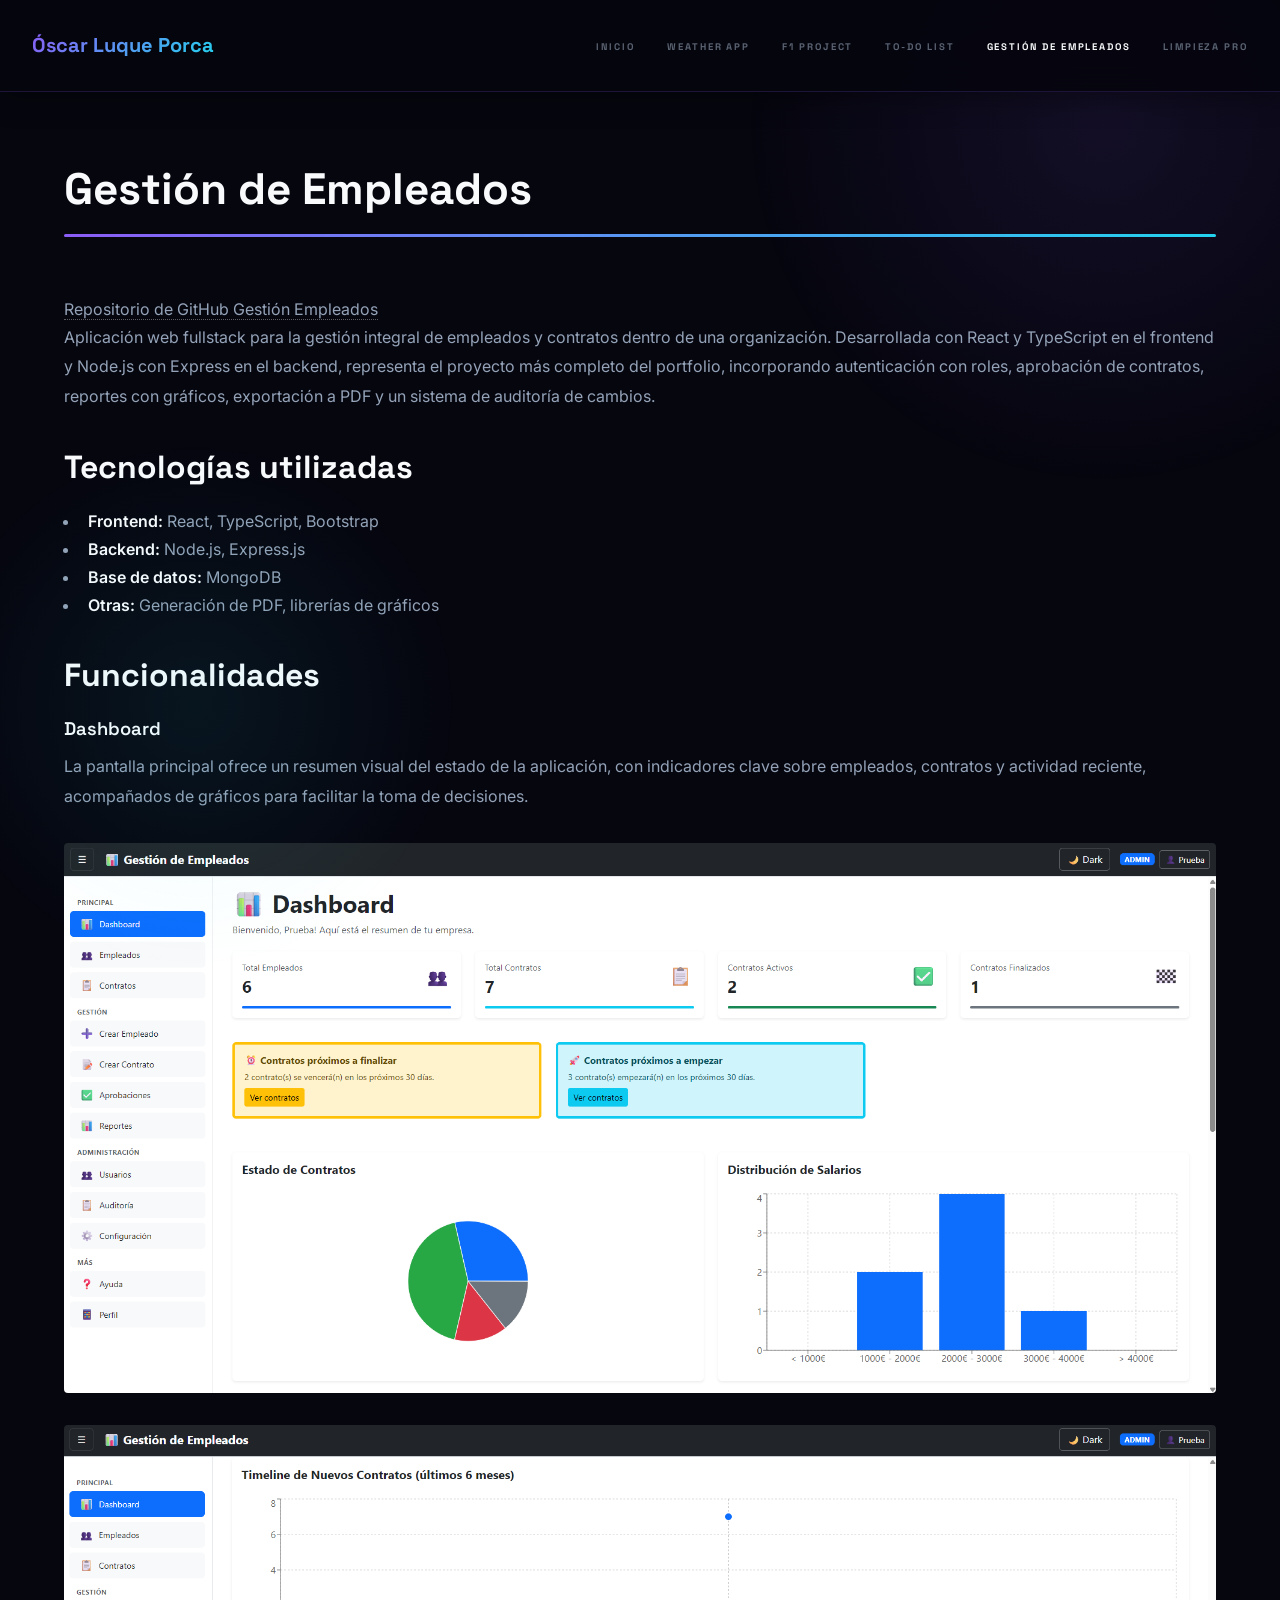
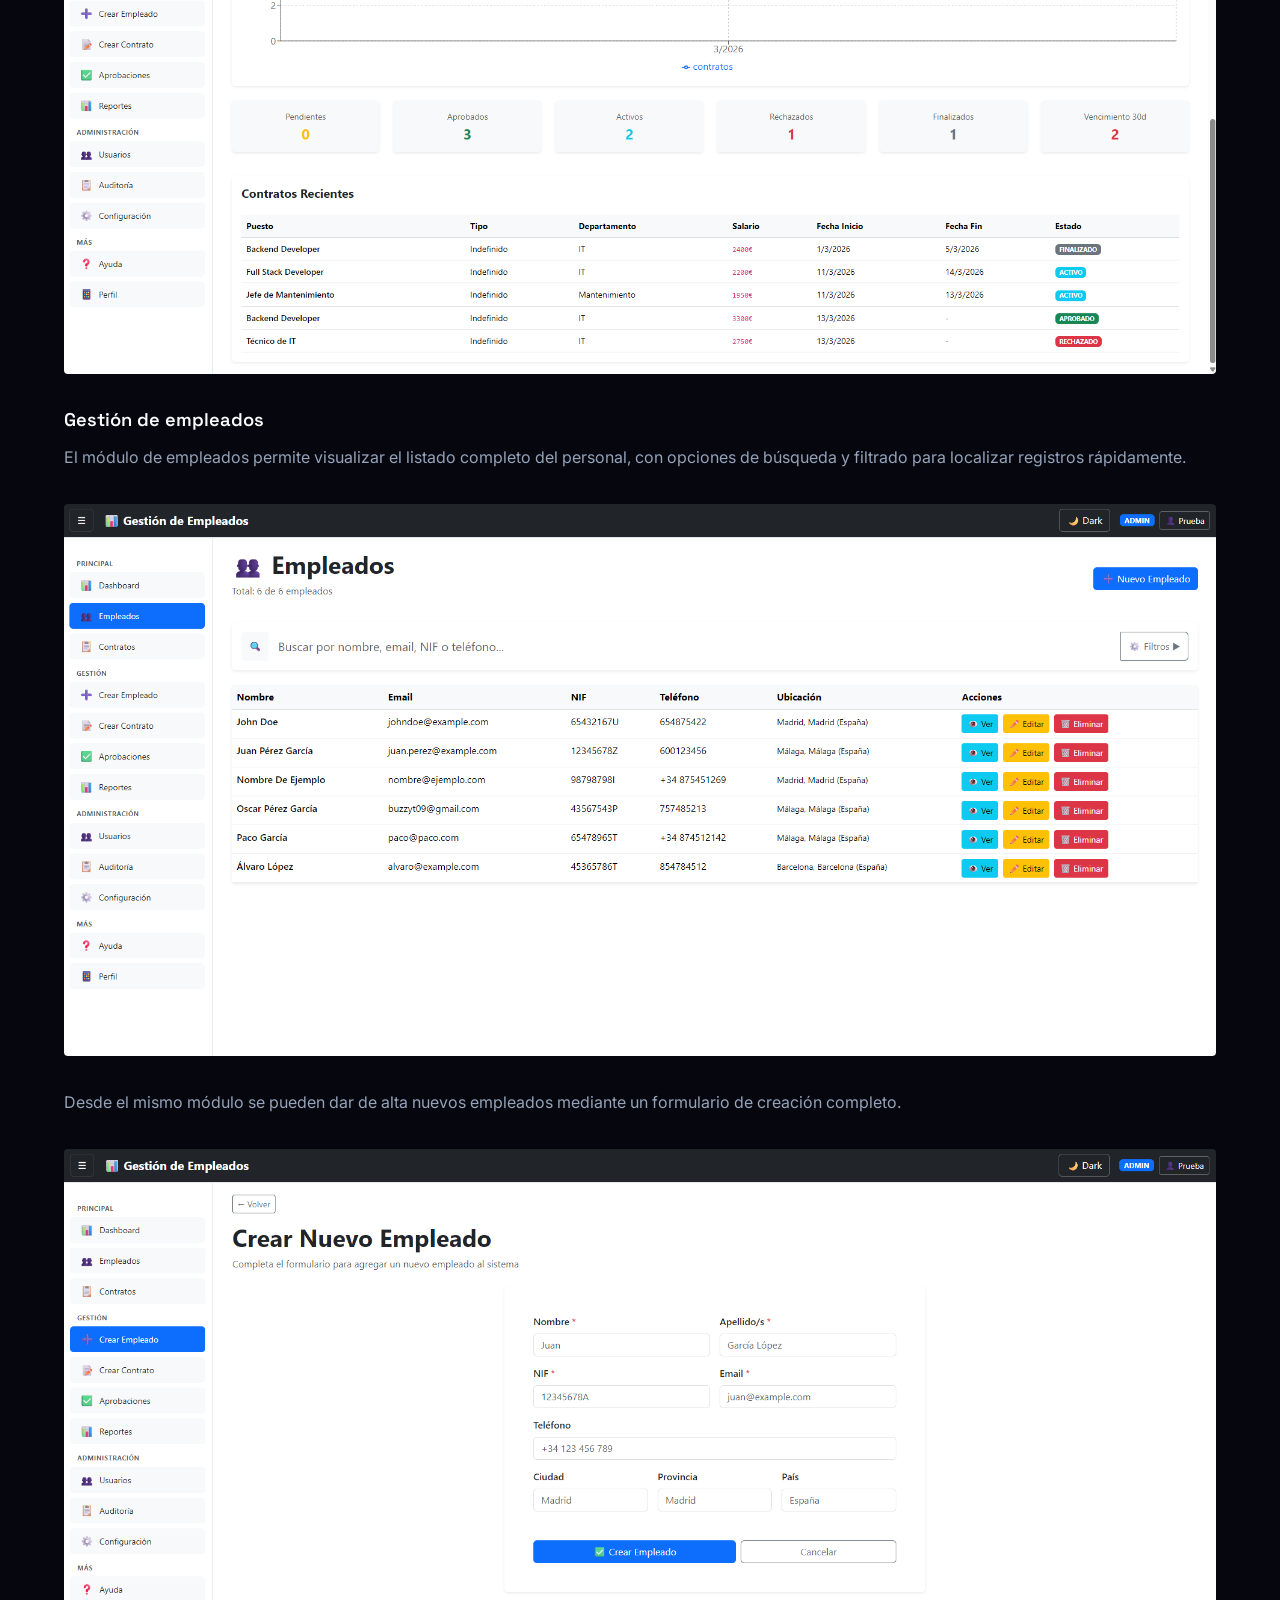
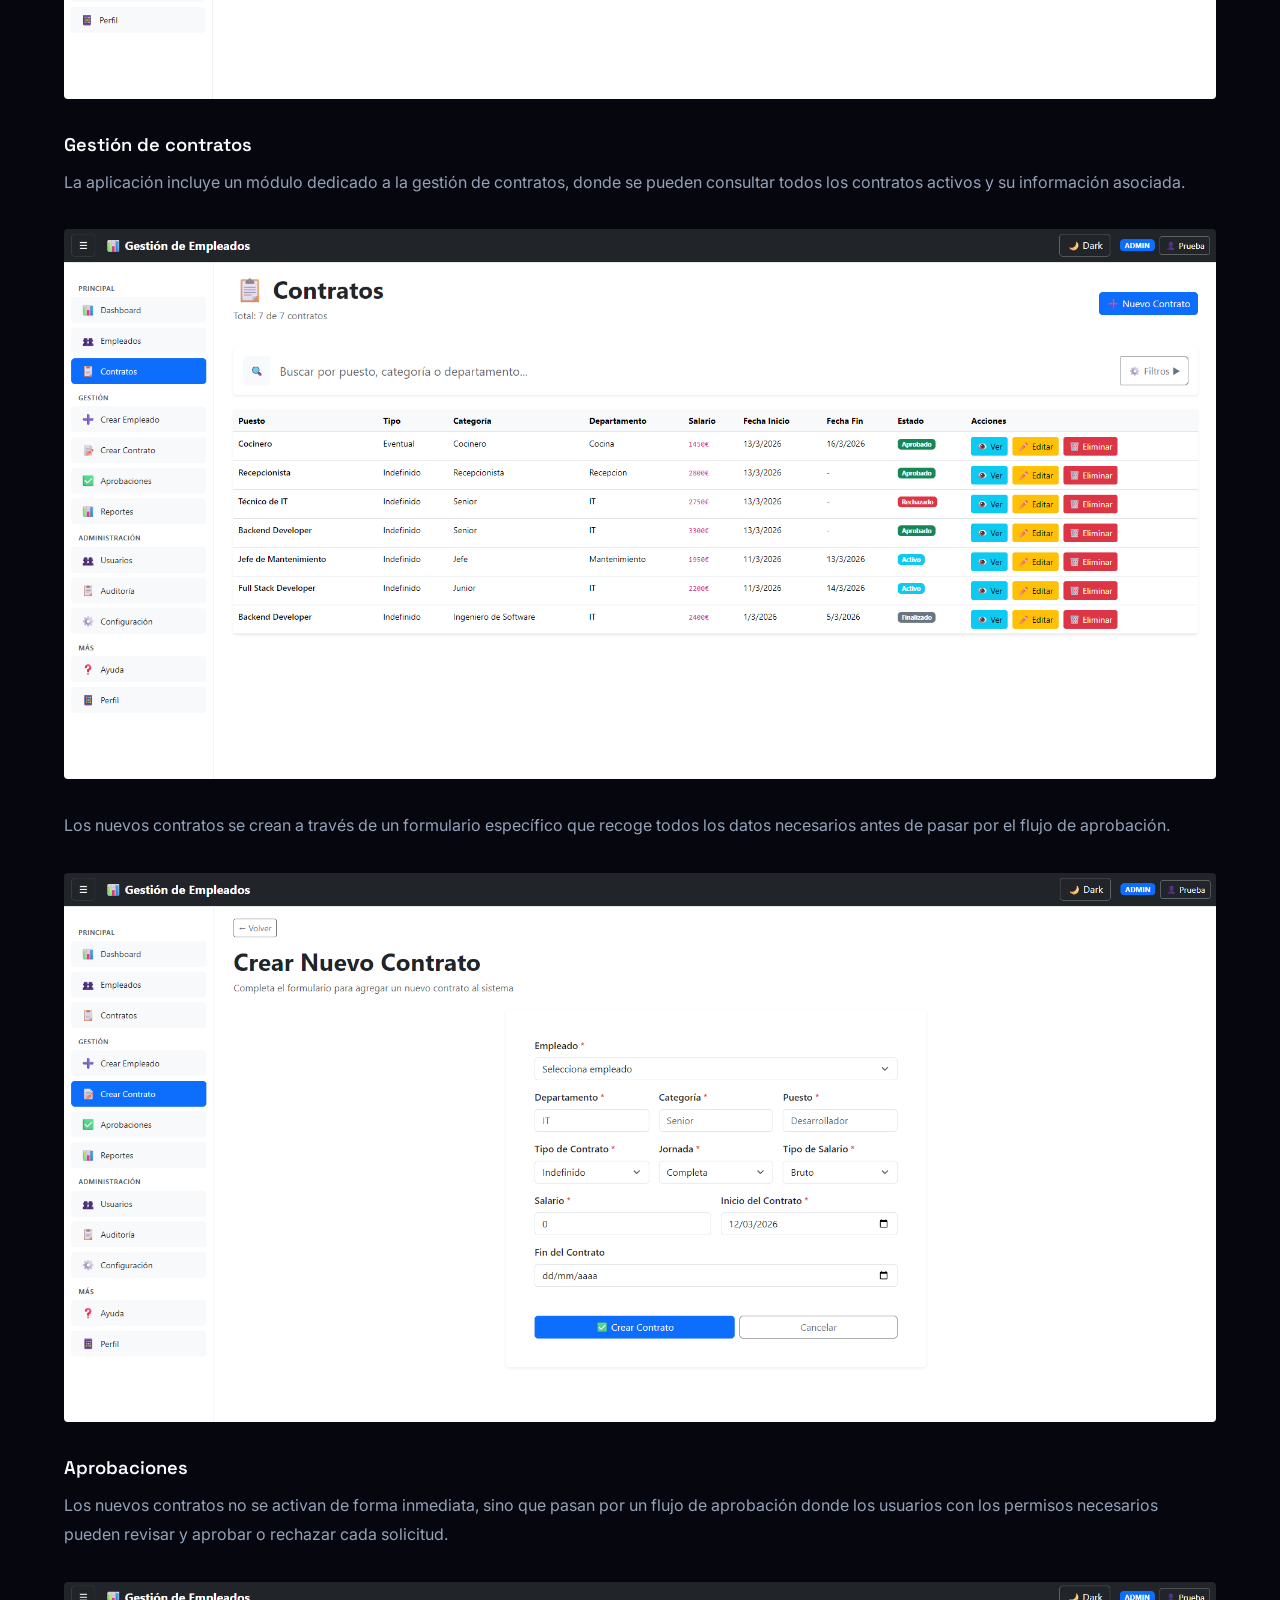
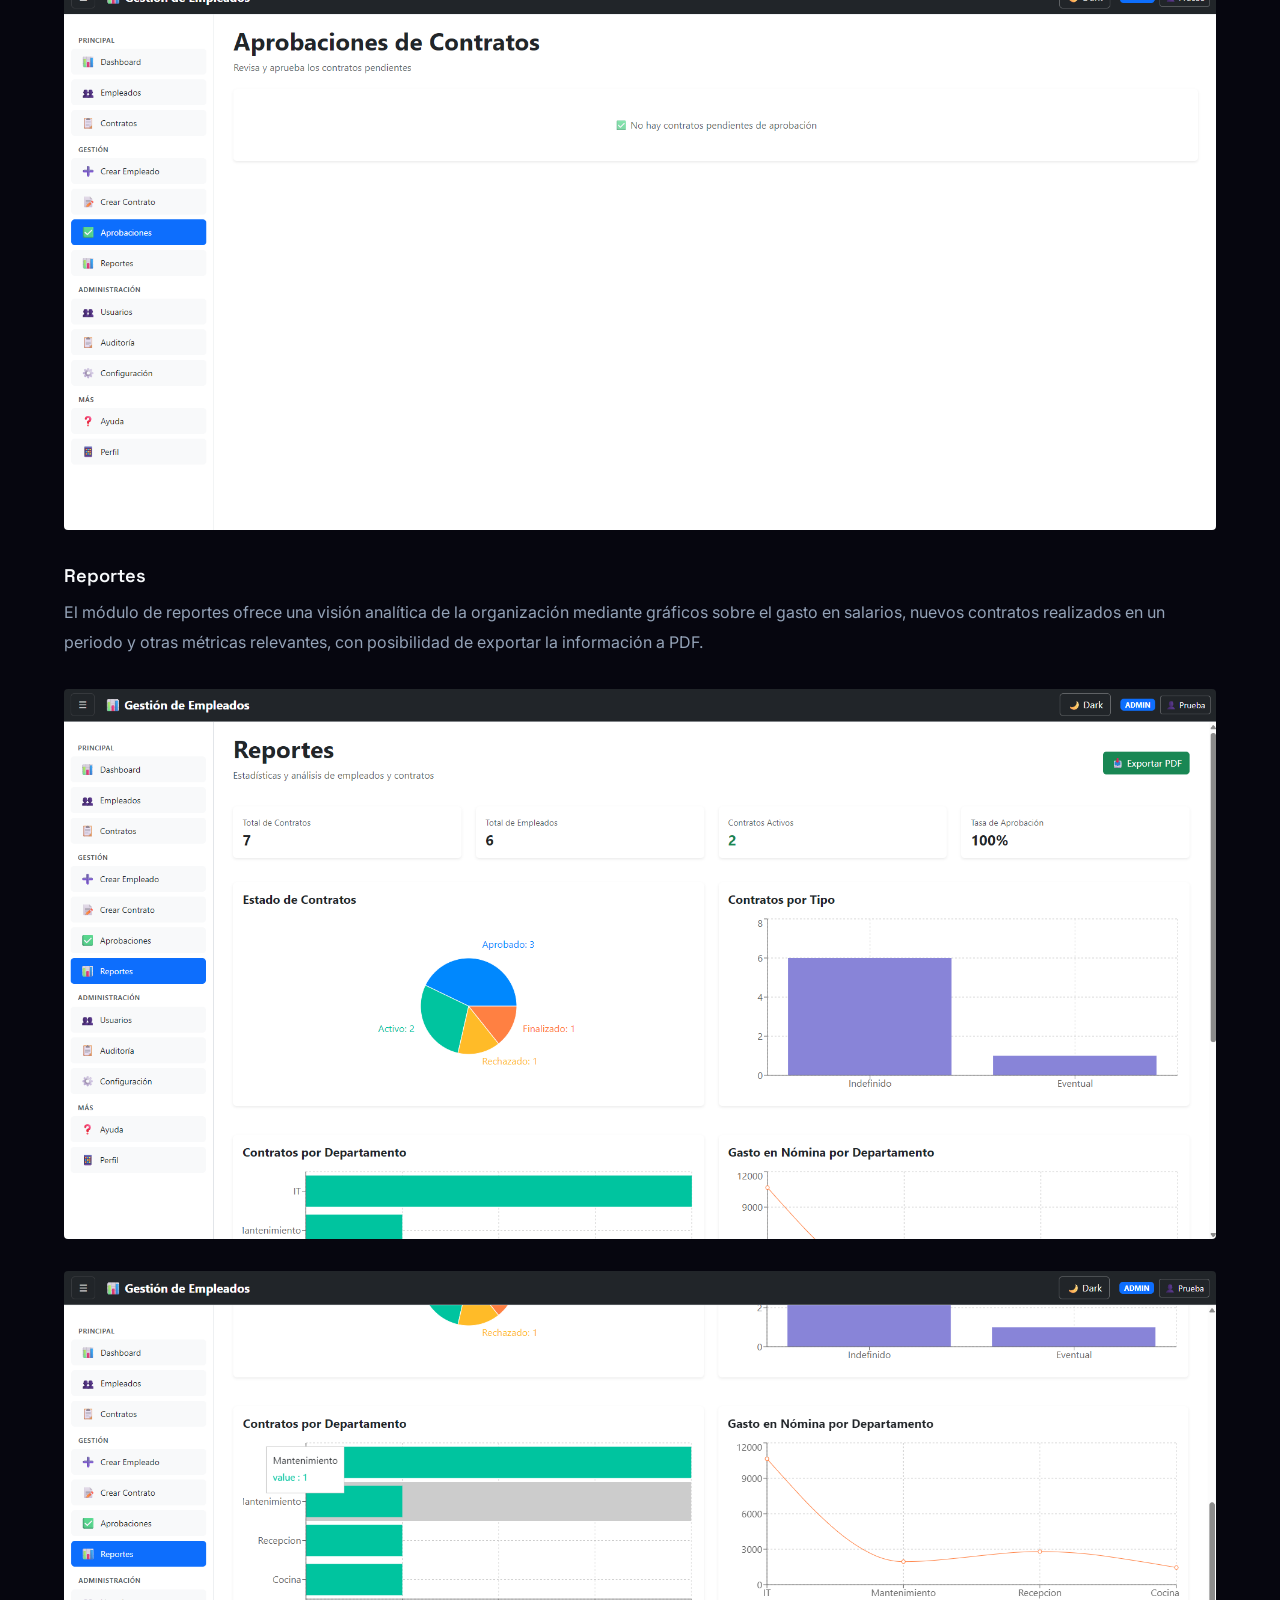
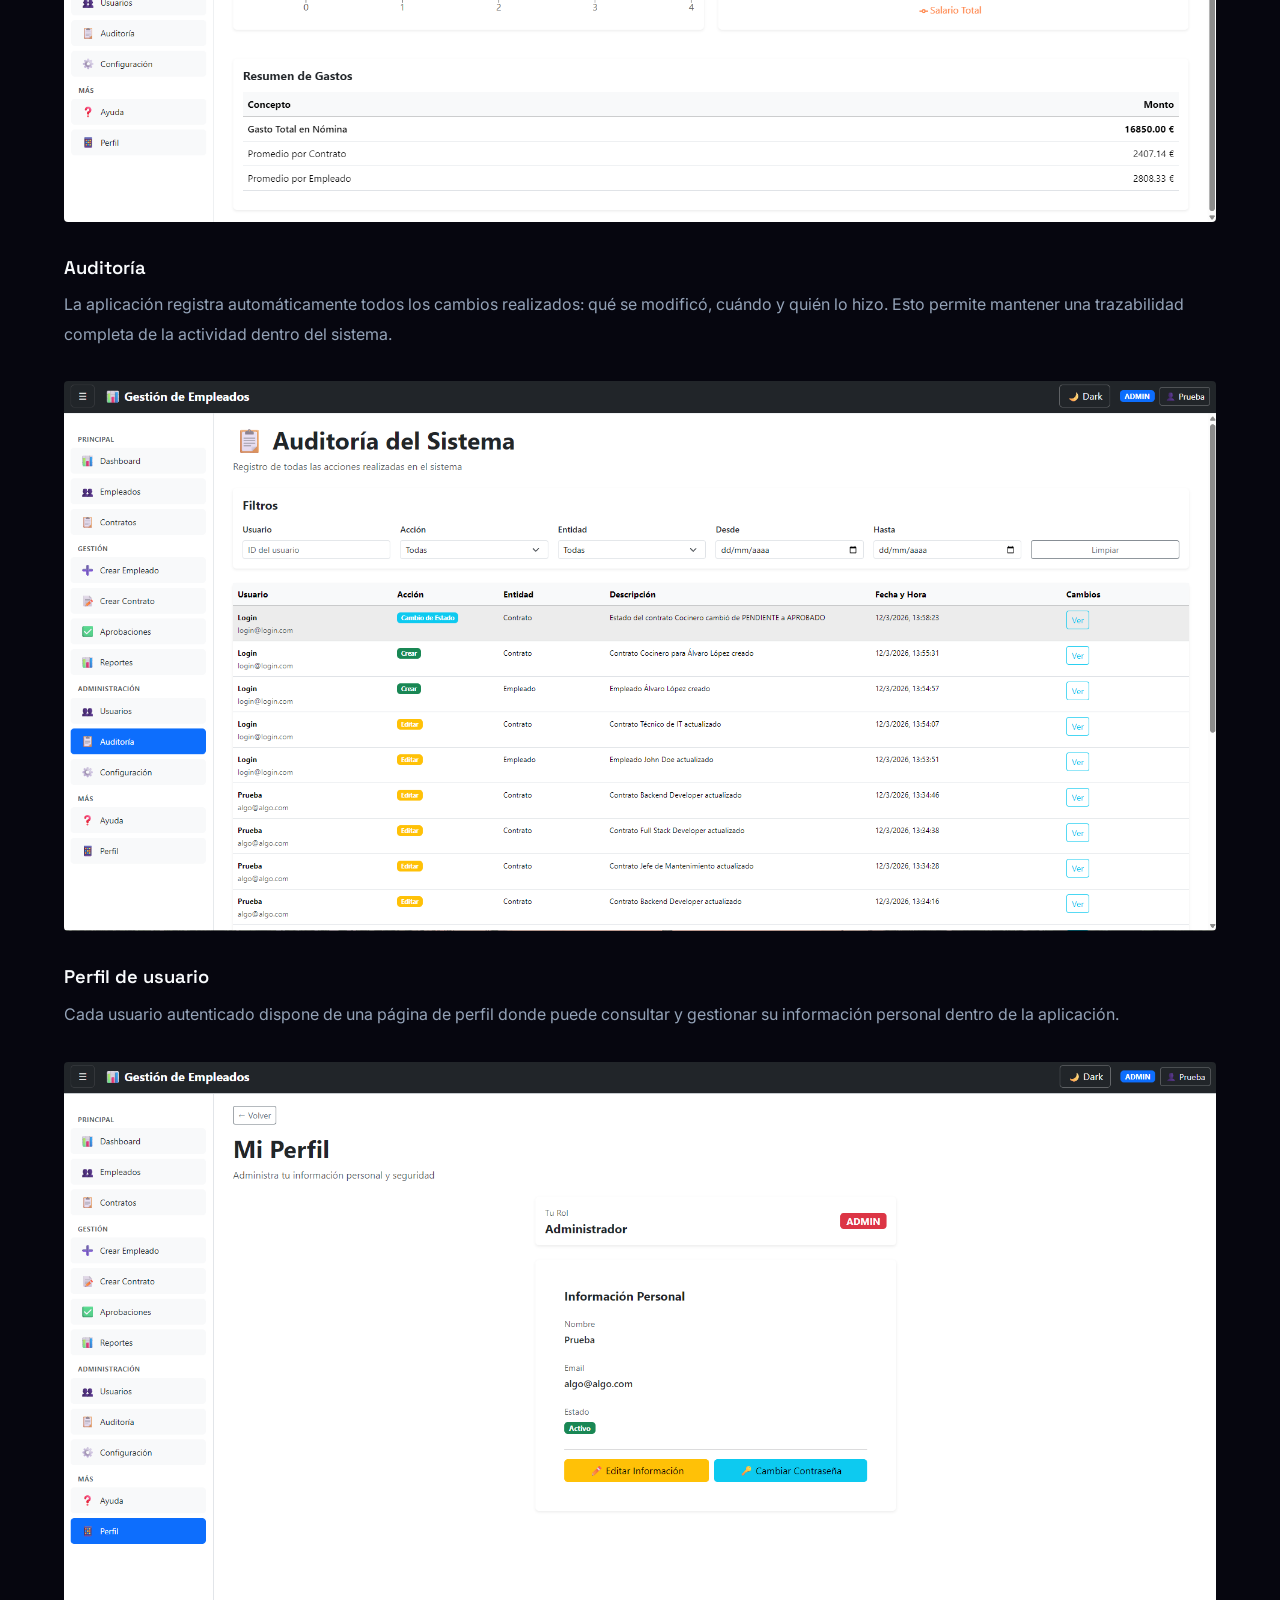
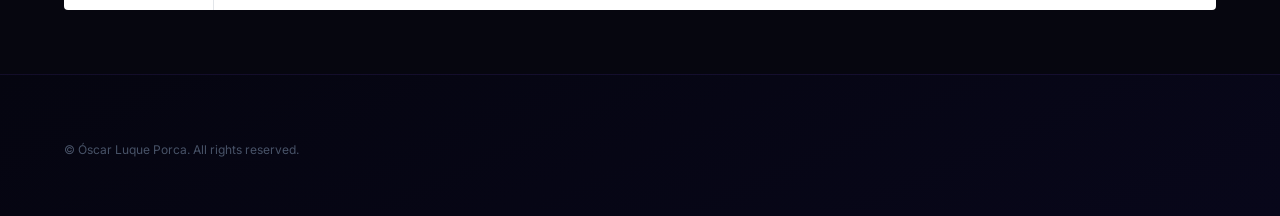
==== commit 632e3133: "Update" ====
--- a/empleados.html
+++ b/empleados.html
@@ -36,6 +36,7 @@
 			<section id="main" class="wrapper">
 				<div class="inner">
 					<h1 class="major">Gestión de Empleados</h1>
+					<a class="link-github" href="https://github.com/OscarLP0909/Gestion_Empleados" target="_blank" rel="noopener noreferrer">Repositorio de GitHub Gestión Empleados</a>
 
 					<p>
 						Aplicación web fullstack para la gestión integral de empleados y contratos dentro
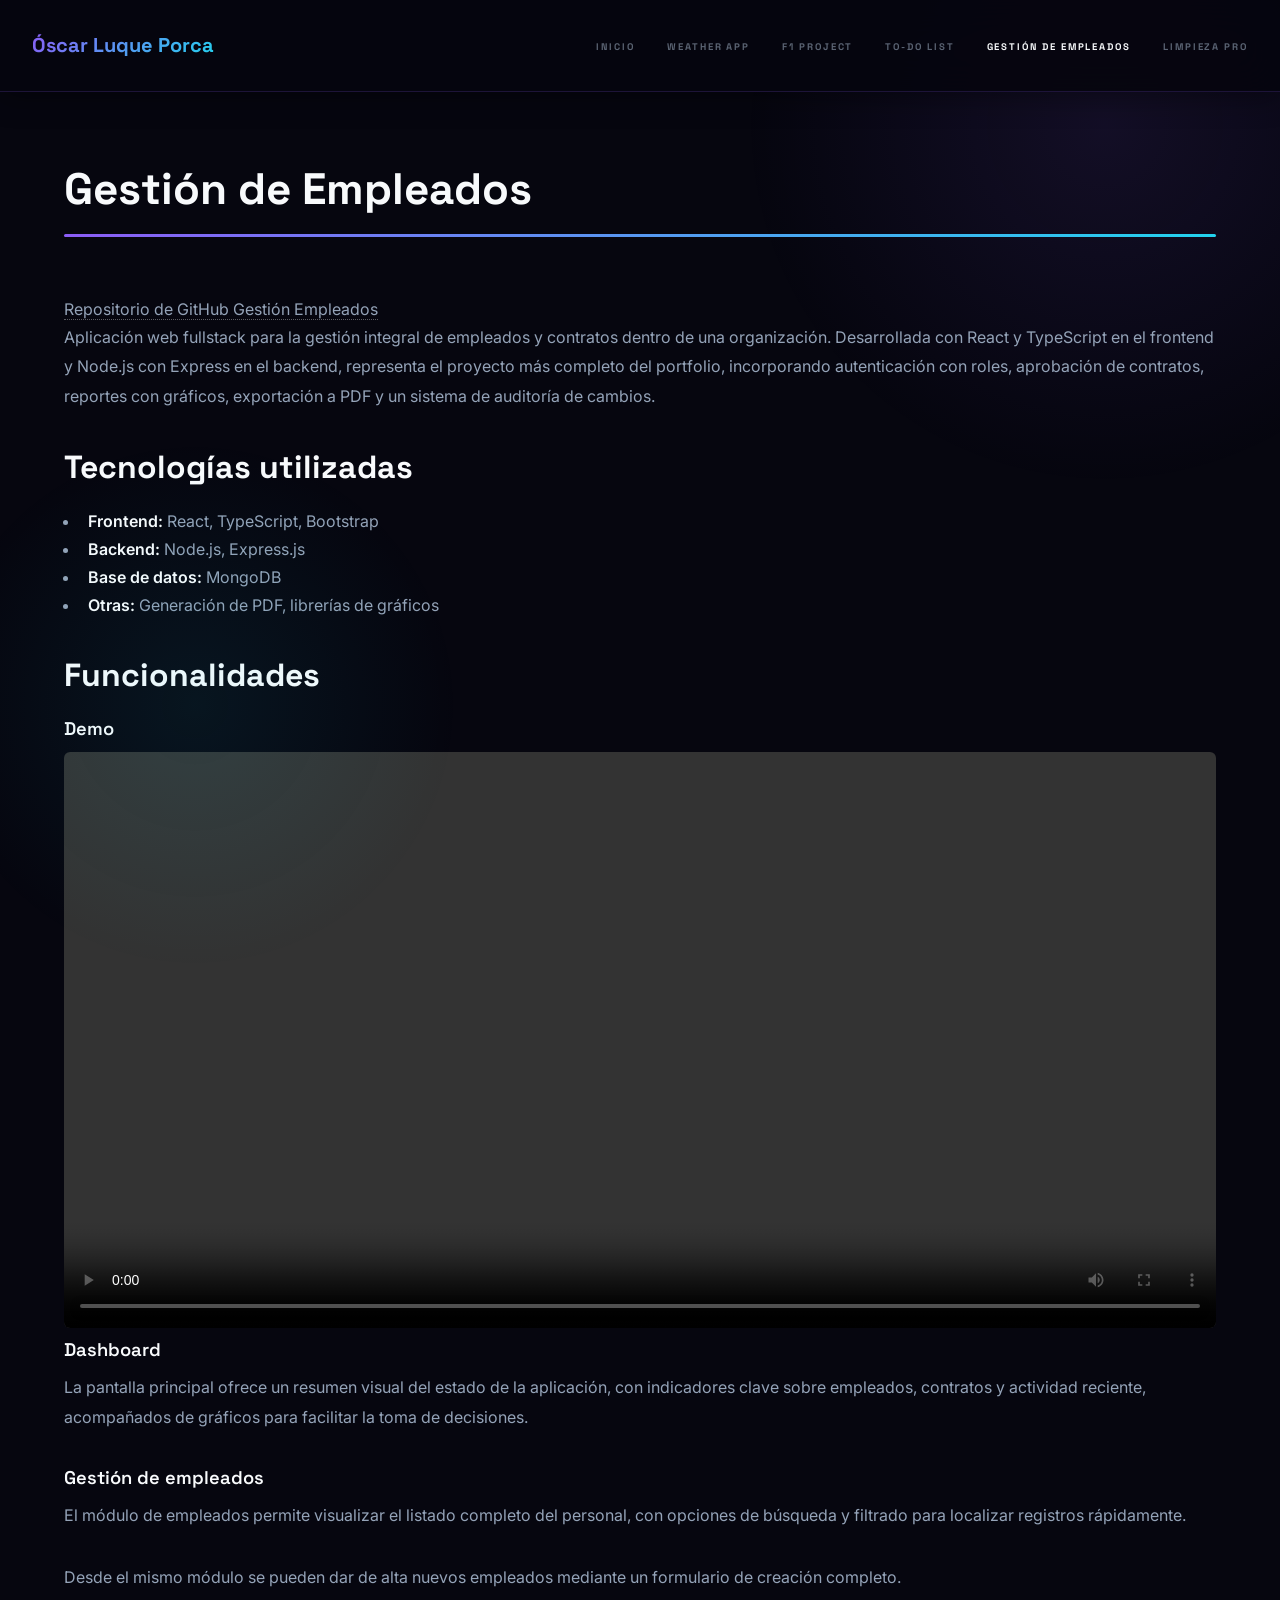
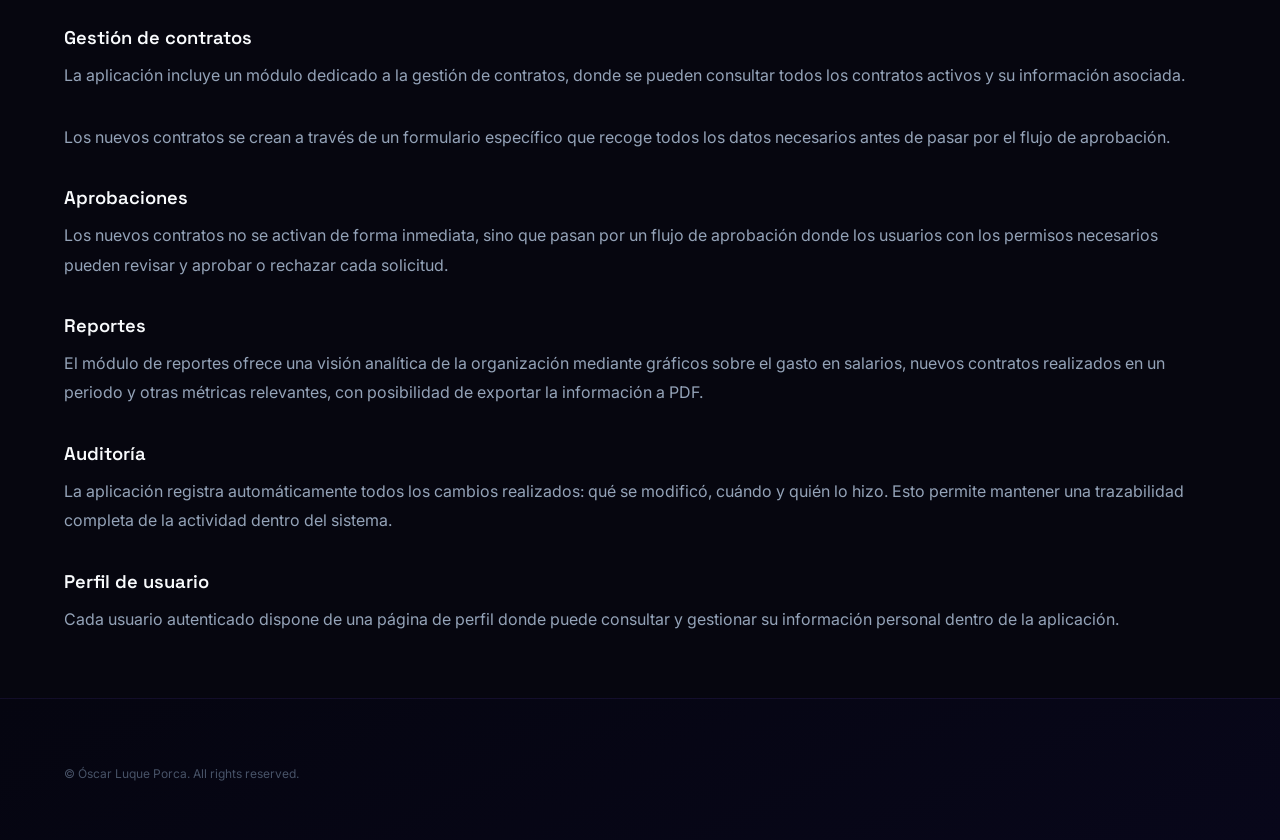
==== commit aea9cf5c: "update gestion empleados" ====
--- a/empleados.html
+++ b/empleados.html
@@ -56,40 +56,40 @@
 
 					<h2>Funcionalidades</h2>
 
+					<h3>Demo</h3>
+					<video controls style="width:100%;border-radius:6px;">
+						<source src="videos/demo_empleados.mp4" type="video/mp4" />
+						Tu navegador no soporta la reproducción de video.
+					</video>
+
 					<h3>Dashboard</h3>
 					<p>
 						La pantalla principal ofrece un resumen visual del estado de la aplicación, con
 						indicadores clave sobre empleados, contratos y actividad reciente, acompañados
 						de gráficos para facilitar la toma de decisiones.
 					</p>
-					<span class="image fit"><img src="images/Dashboard_1.png" alt="Dashboard principal con resumen e indicadores" /></span>
-					<span class="image fit"><img src="images/Dashboard_2.png" alt="Dashboard con gráficos de actividad" /></span>
 
 					<h3>Gestión de empleados</h3>
 					<p>
 						El módulo de empleados permite visualizar el listado completo del personal,
 						con opciones de búsqueda y filtrado para localizar registros rápidamente.
 					</p>
-					<span class="image fit"><img src="images/Empleados.png" alt="Listado de empleados" /></span>
 
 					<p>
 						Desde el mismo módulo se pueden dar de alta nuevos empleados mediante un
 						formulario de creación completo.
 					</p>
-					<span class="image fit"><img src="images/Nuevo_Empleado.png" alt="Formulario de creación de empleado" /></span>
 
 					<h3>Gestión de contratos</h3>
 					<p>
 						La aplicación incluye un módulo dedicado a la gestión de contratos, donde se
 						pueden consultar todos los contratos activos y su información asociada.
 					</p>
-					<span class="image fit"><img src="images/Contratos.png" alt="Listado de contratos" /></span>
 
 					<p>
 						Los nuevos contratos se crean a través de un formulario específico que recoge
 						todos los datos necesarios antes de pasar por el flujo de aprobación.
 					</p>
-					<span class="image fit"><img src="images/Nuevo_Contrato.png" alt="Formulario de creación de contrato" /></span>
 
 					<h3>Aprobaciones</h3>
 					<p>
@@ -97,7 +97,6 @@
 						flujo de aprobación donde los usuarios con los permisos necesarios pueden
 						revisar y aprobar o rechazar cada solicitud.
 					</p>
-					<span class="image fit"><img src="images/Aprobaciones.png" alt="Pantalla de aprobación de contratos" /></span>
 
 					<h3>Reportes</h3>
 					<p>
@@ -105,8 +104,6 @@
 						gráficos sobre el gasto en salarios, nuevos contratos realizados en un periodo
 						y otras métricas relevantes, con posibilidad de exportar la información a PDF.
 					</p>
-					<span class="image fit"><img src="images/Reportes.png" alt="Reportes con gráficos de salarios y contratos" /></span>
-					<span class="image fit"><img src="images/Reportes_2.png" alt="Reportes con métricas adicionales" /></span>
 
 					<h3>Auditoría</h3>
 					<p>
@@ -114,14 +111,12 @@
 						modificó, cuándo y quién lo hizo. Esto permite mantener una trazabilidad
 						completa de la actividad dentro del sistema.
 					</p>
-					<span class="image fit"><img src="images/Auditoria.png" alt="Registro de auditoría de cambios" /></span>
 
 					<h3>Perfil de usuario</h3>
 					<p>
 						Cada usuario autenticado dispone de una página de perfil donde puede consultar
 						y gestionar su información personal dentro de la aplicación.
 					</p>
-					<span class="image fit"><img src="images/Perfil.png" alt="Página de perfil del usuario" /></span>
 
 				</div>
 			</section>
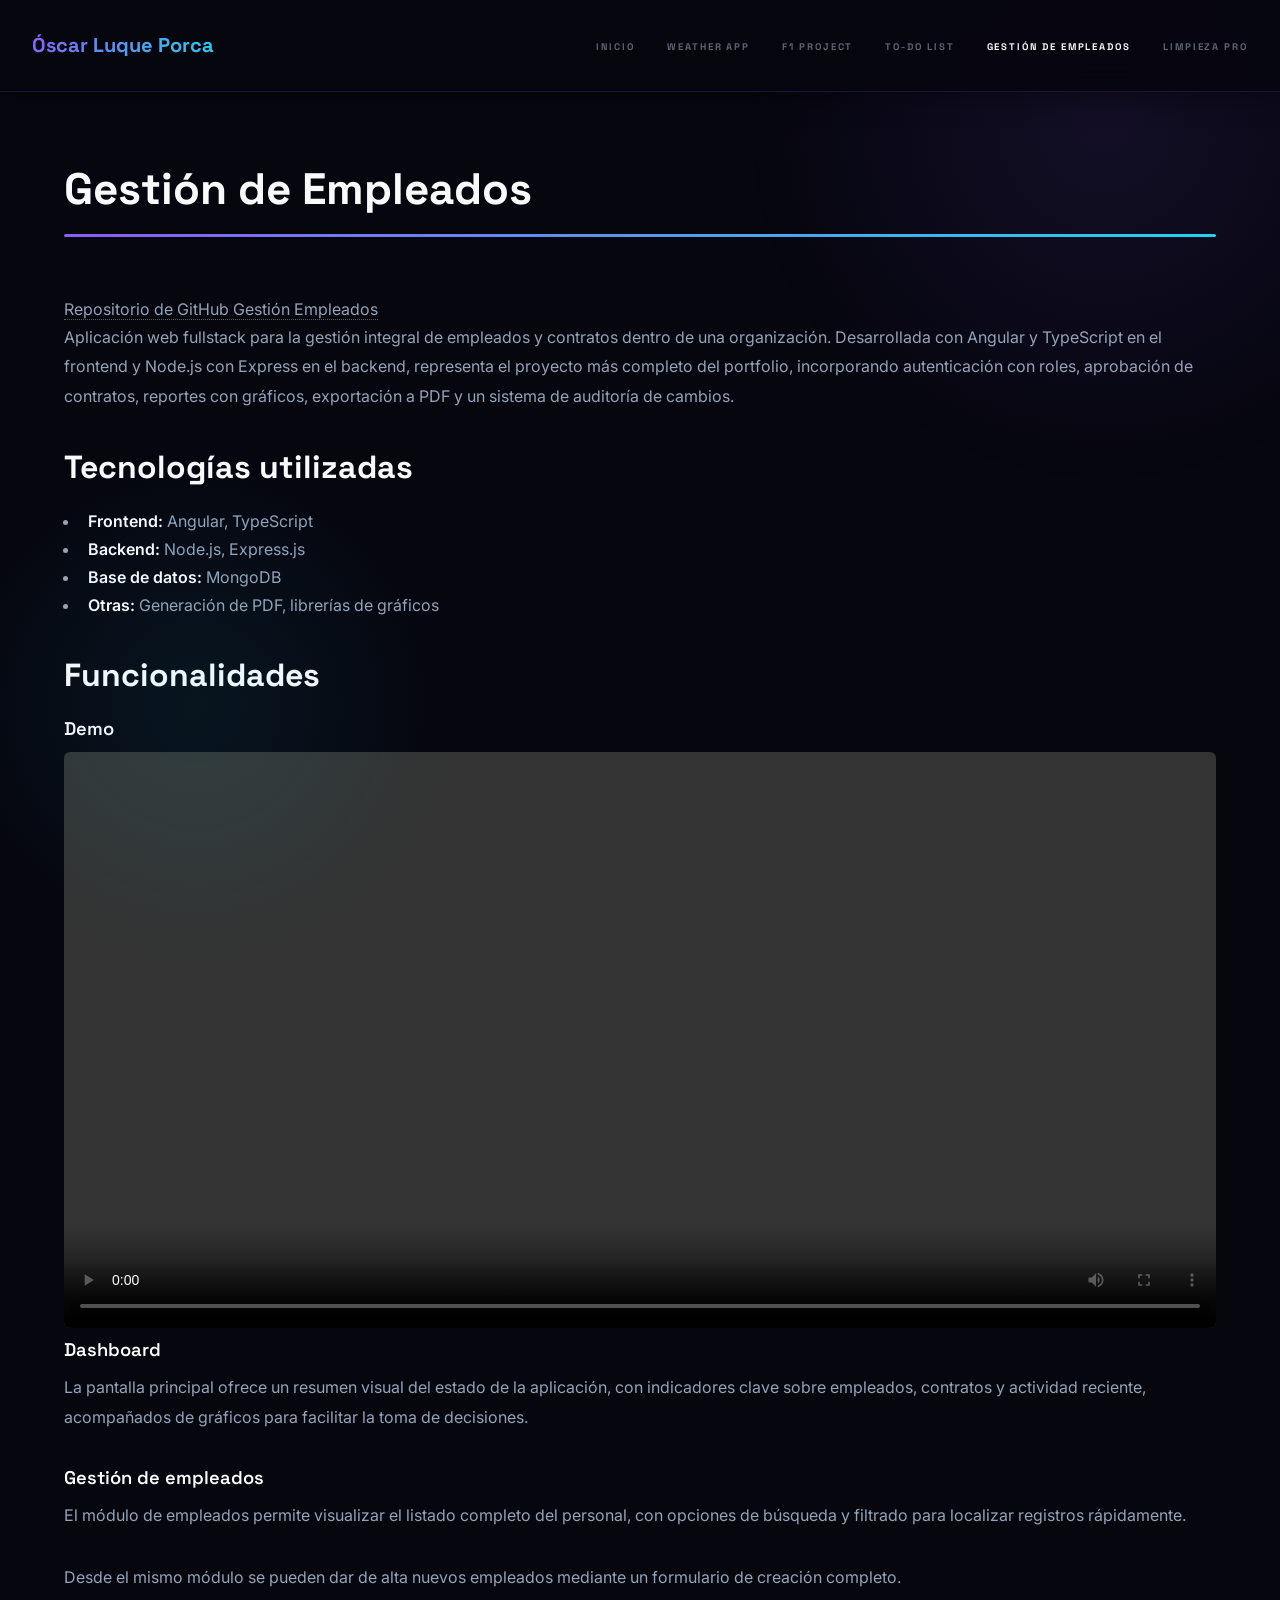
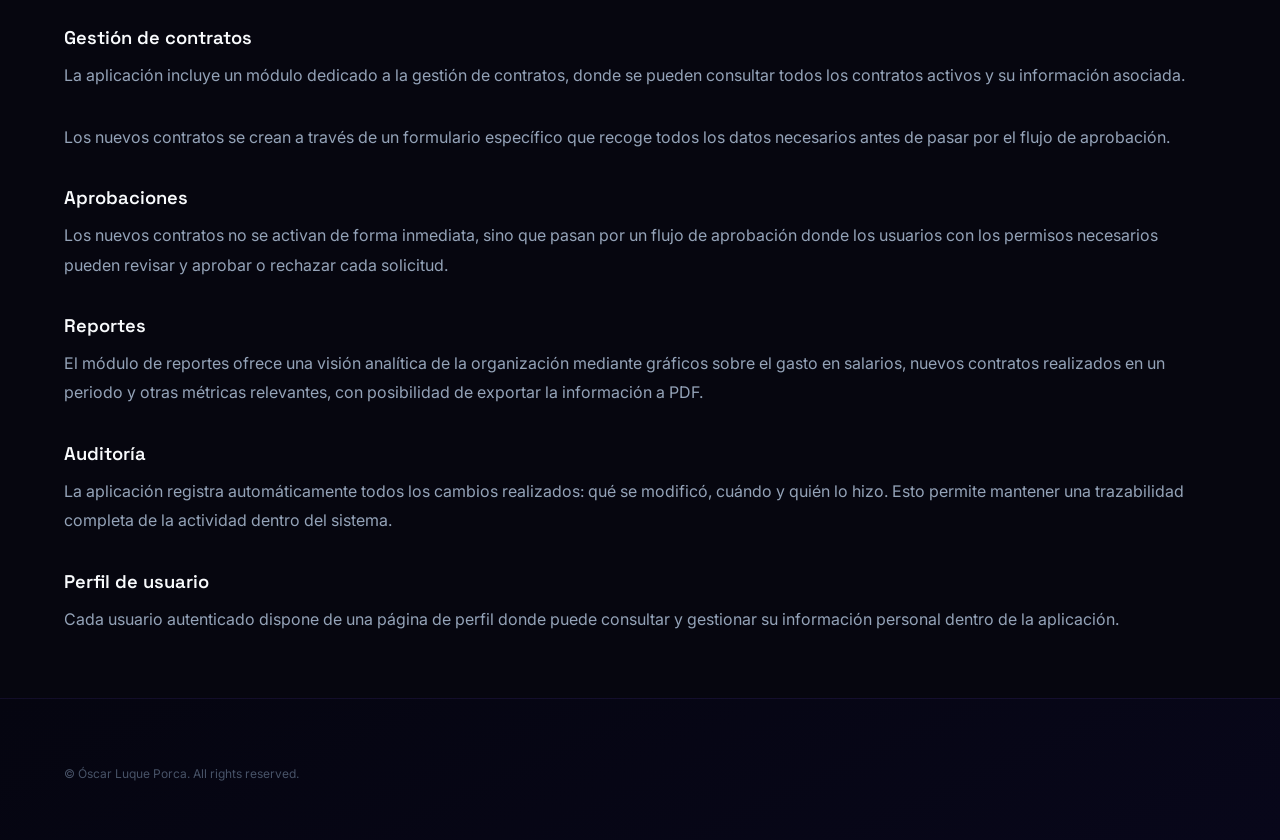
==== commit 0fc6199d: "Update empleados.html" ====
--- a/empleados.html
+++ b/empleados.html
@@ -4,7 +4,7 @@
 		<title>Gestión de Empleados – Óscar Luque Porca</title>
 		<meta charset="utf-8" />
 		<meta name="viewport" content="width=device-width, initial-scale=1, user-scalable=no" />
-		<meta name="description" content="Aplicación fullstack de gestión de empleados con React, TypeScript, Node.js, Express y MongoDB." />
+		<meta name="description" content="Aplicación fullstack de gestión de empleados con Angular, TypeScript, Node.js, Express y MongoDB." />
 		<link rel="preconnect" href="https://fonts.googleapis.com">
 		<link rel="preconnect" href="https://fonts.gstatic.com" crossorigin>
 		<link href="https://fonts.googleapis.com/css2?family=Inter:wght@300;400;500;600;700&family=Space+Grotesk:wght@400;500;600;700&display=swap" rel="stylesheet">
@@ -40,7 +40,7 @@
 
 					<p>
 						Aplicación web fullstack para la gestión integral de empleados y contratos dentro
-						de una organización. Desarrollada con React y TypeScript en el frontend y Node.js
+						de una organización. Desarrollada con Angular y TypeScript en el frontend y Node.js
 						con Express en el backend, representa el proyecto más completo del portfolio, incorporando
 						autenticación con roles, aprobación de contratos, reportes con gráficos, exportación
 						a PDF y un sistema de auditoría de cambios.
@@ -48,7 +48,7 @@
 
 					<h2>Tecnologías utilizadas</h2>
 					<ul>
-						<li><strong>Frontend:</strong> React, TypeScript, Bootstrap</li>
+						<li><strong>Frontend:</strong> Angular, TypeScript</li>
 						<li><strong>Backend:</strong> Node.js, Express.js</li>
 						<li><strong>Base de datos:</strong> MongoDB</li>
 						<li><strong>Otras:</strong> Generación de PDF, librerías de gráficos</li>
